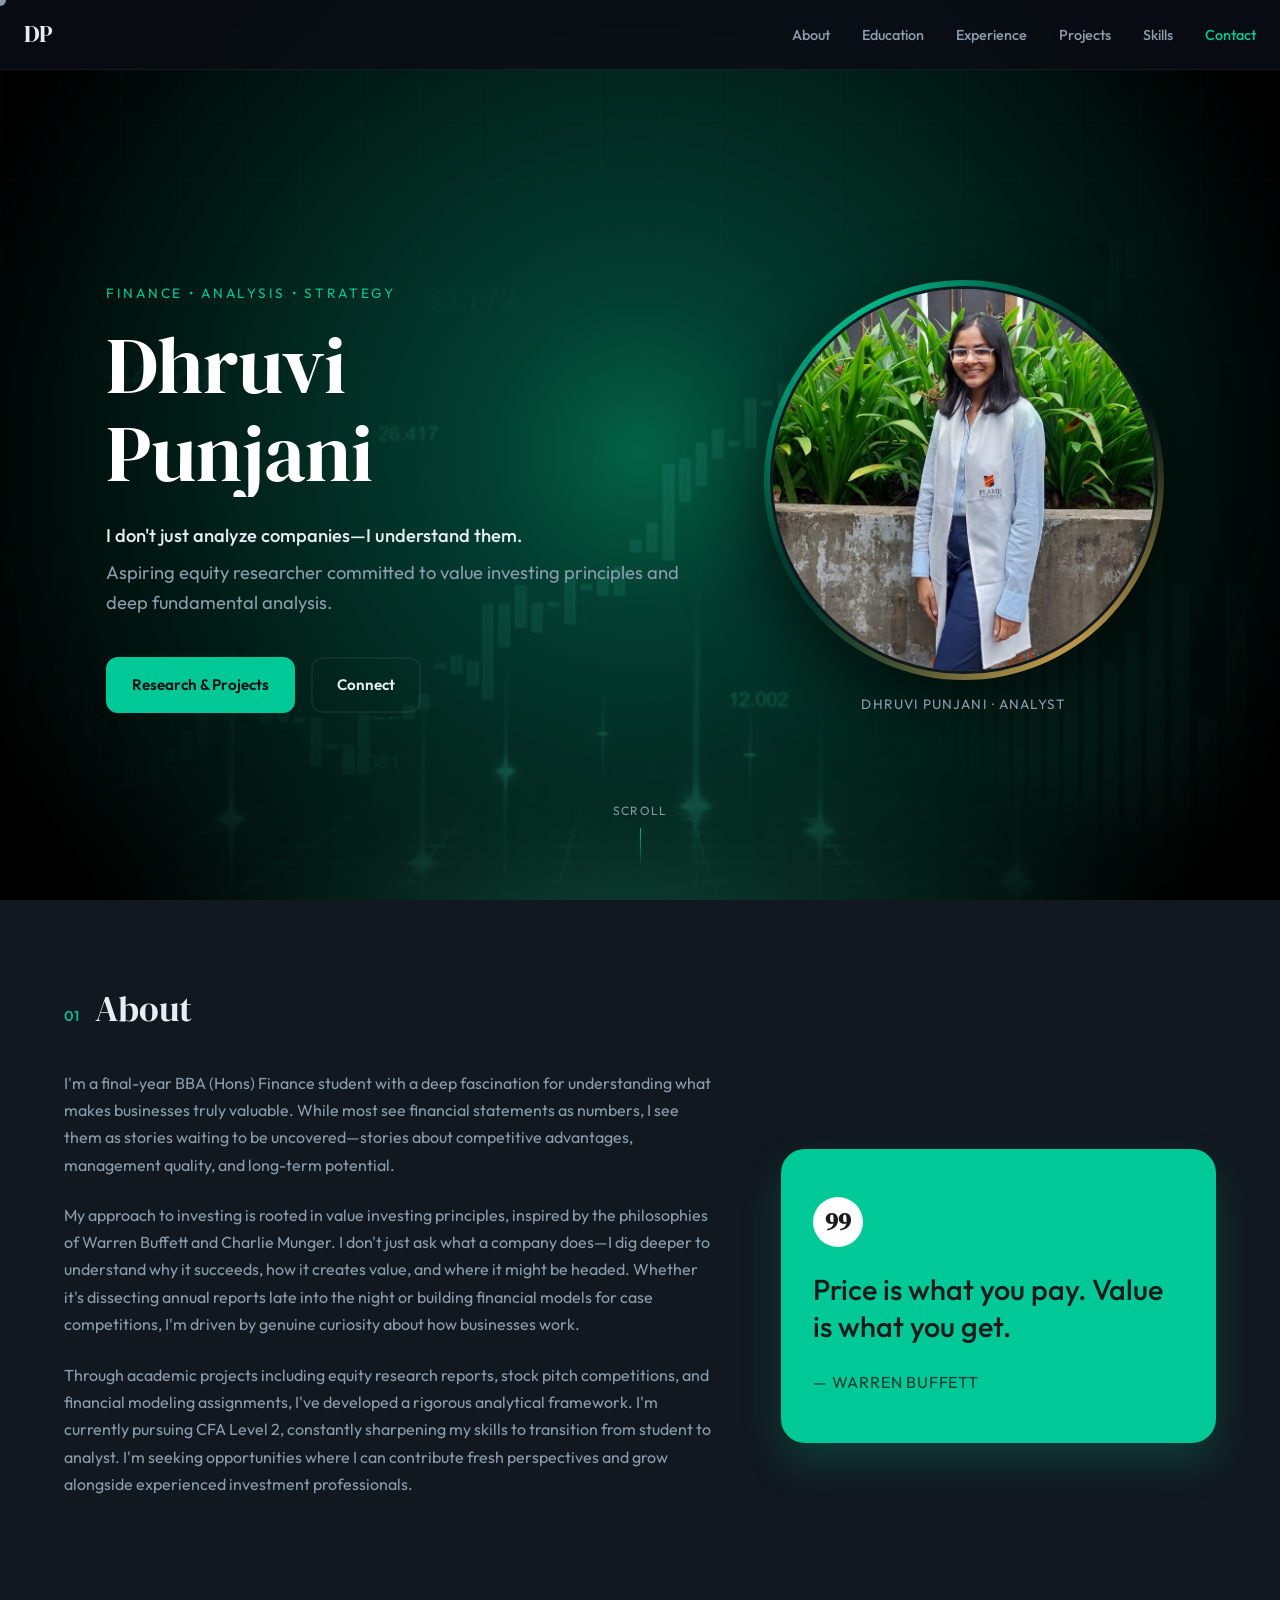
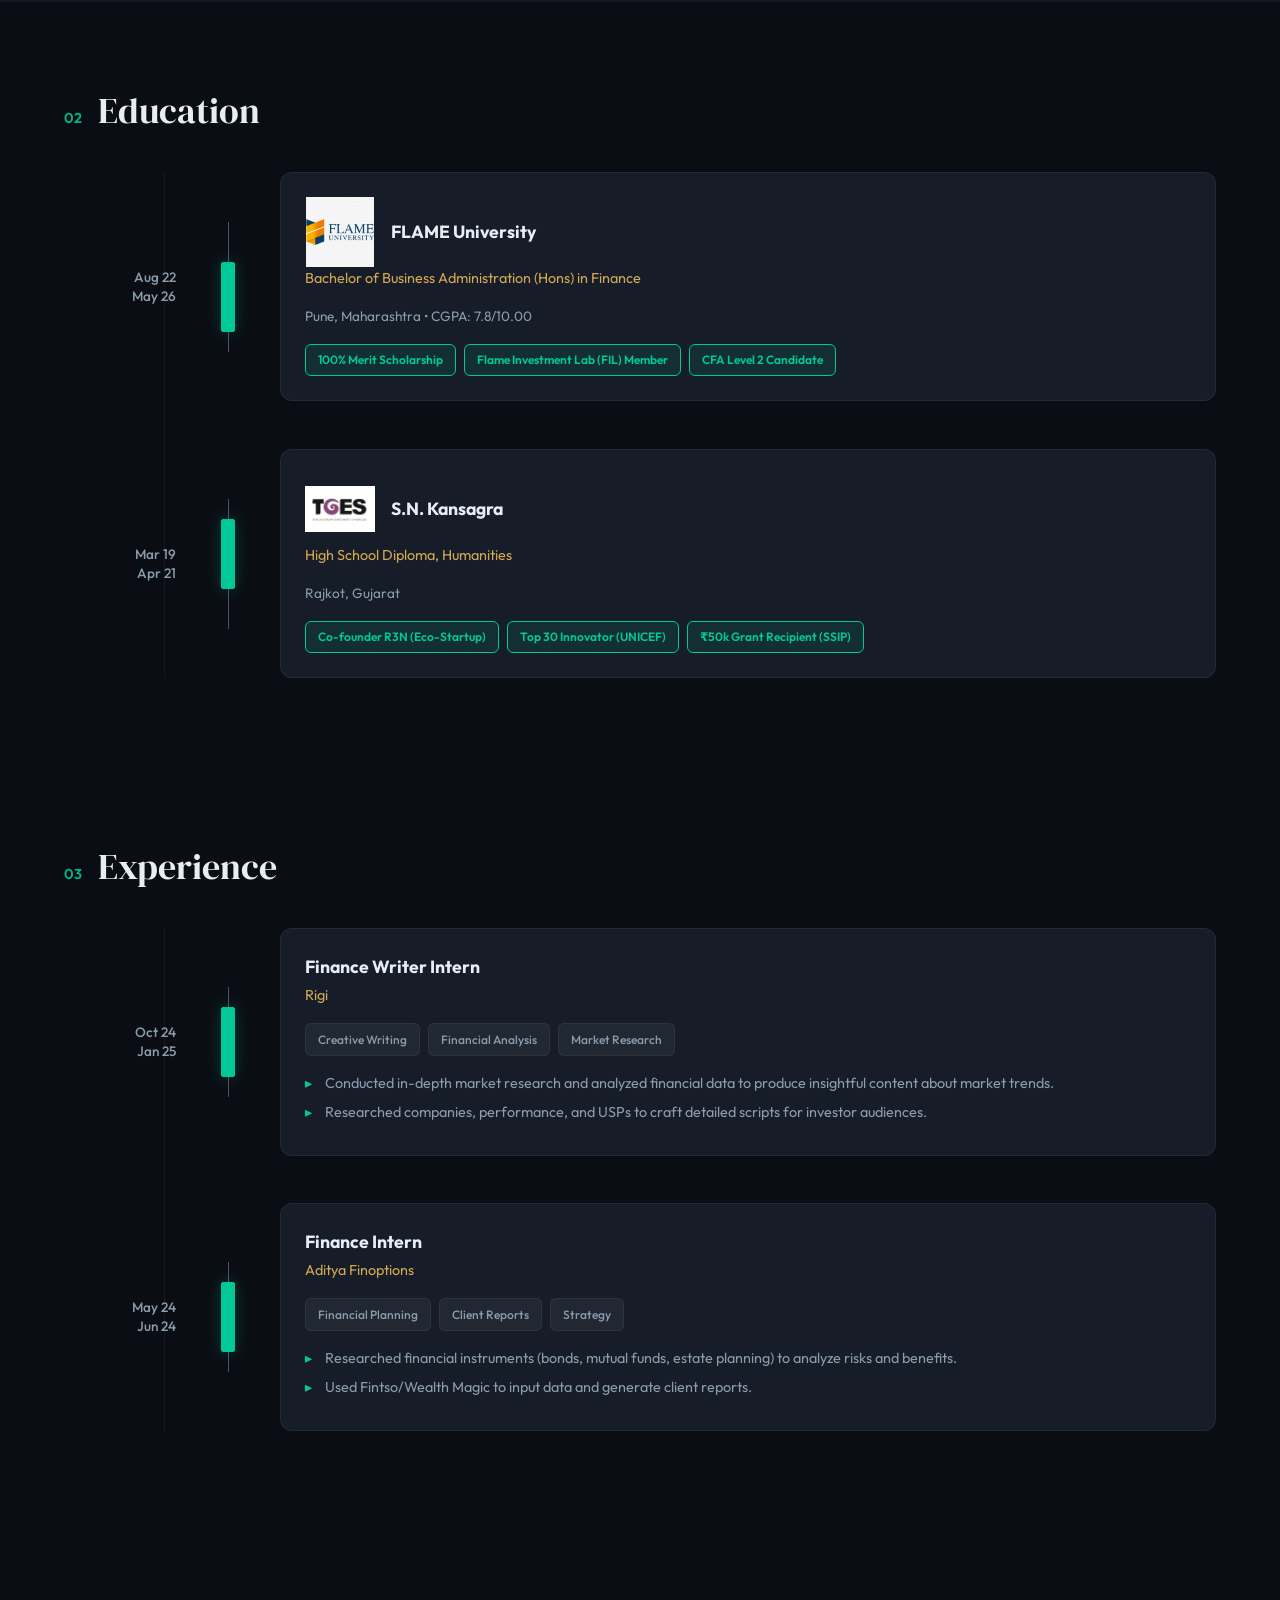
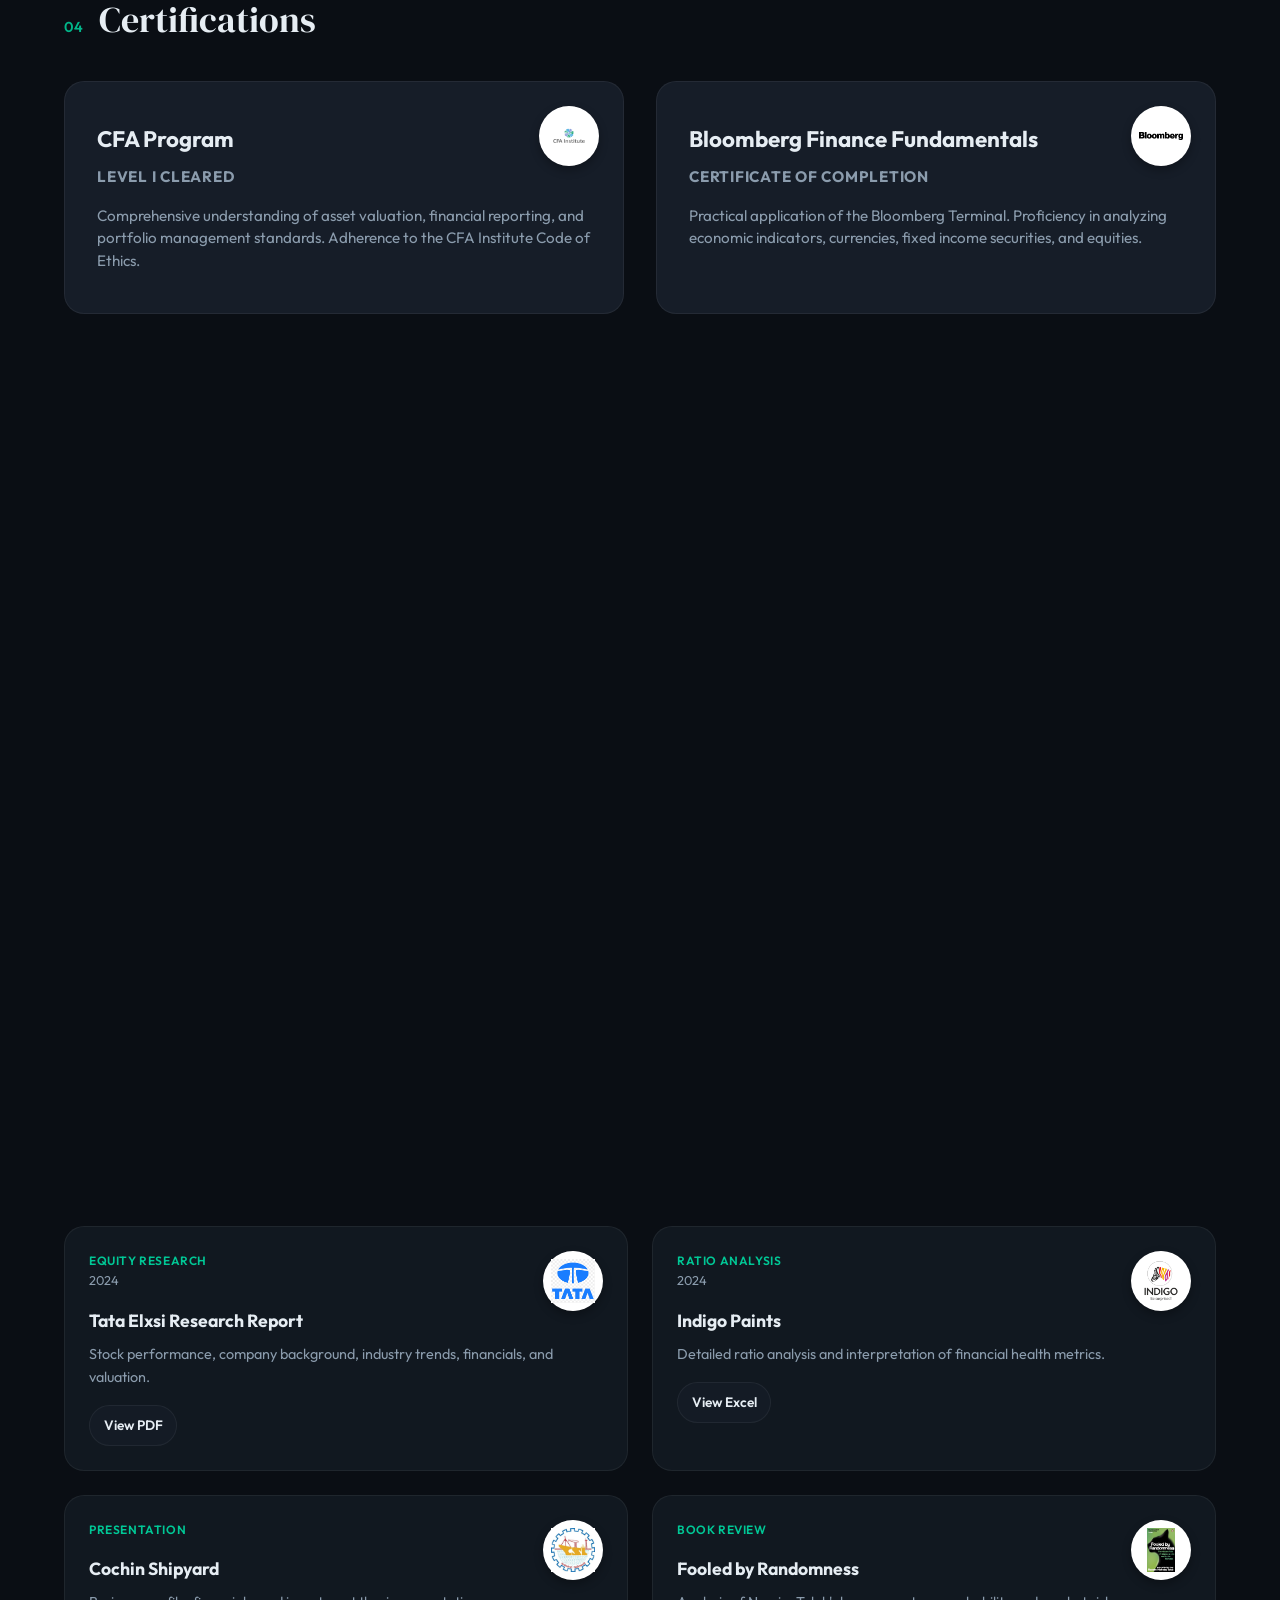
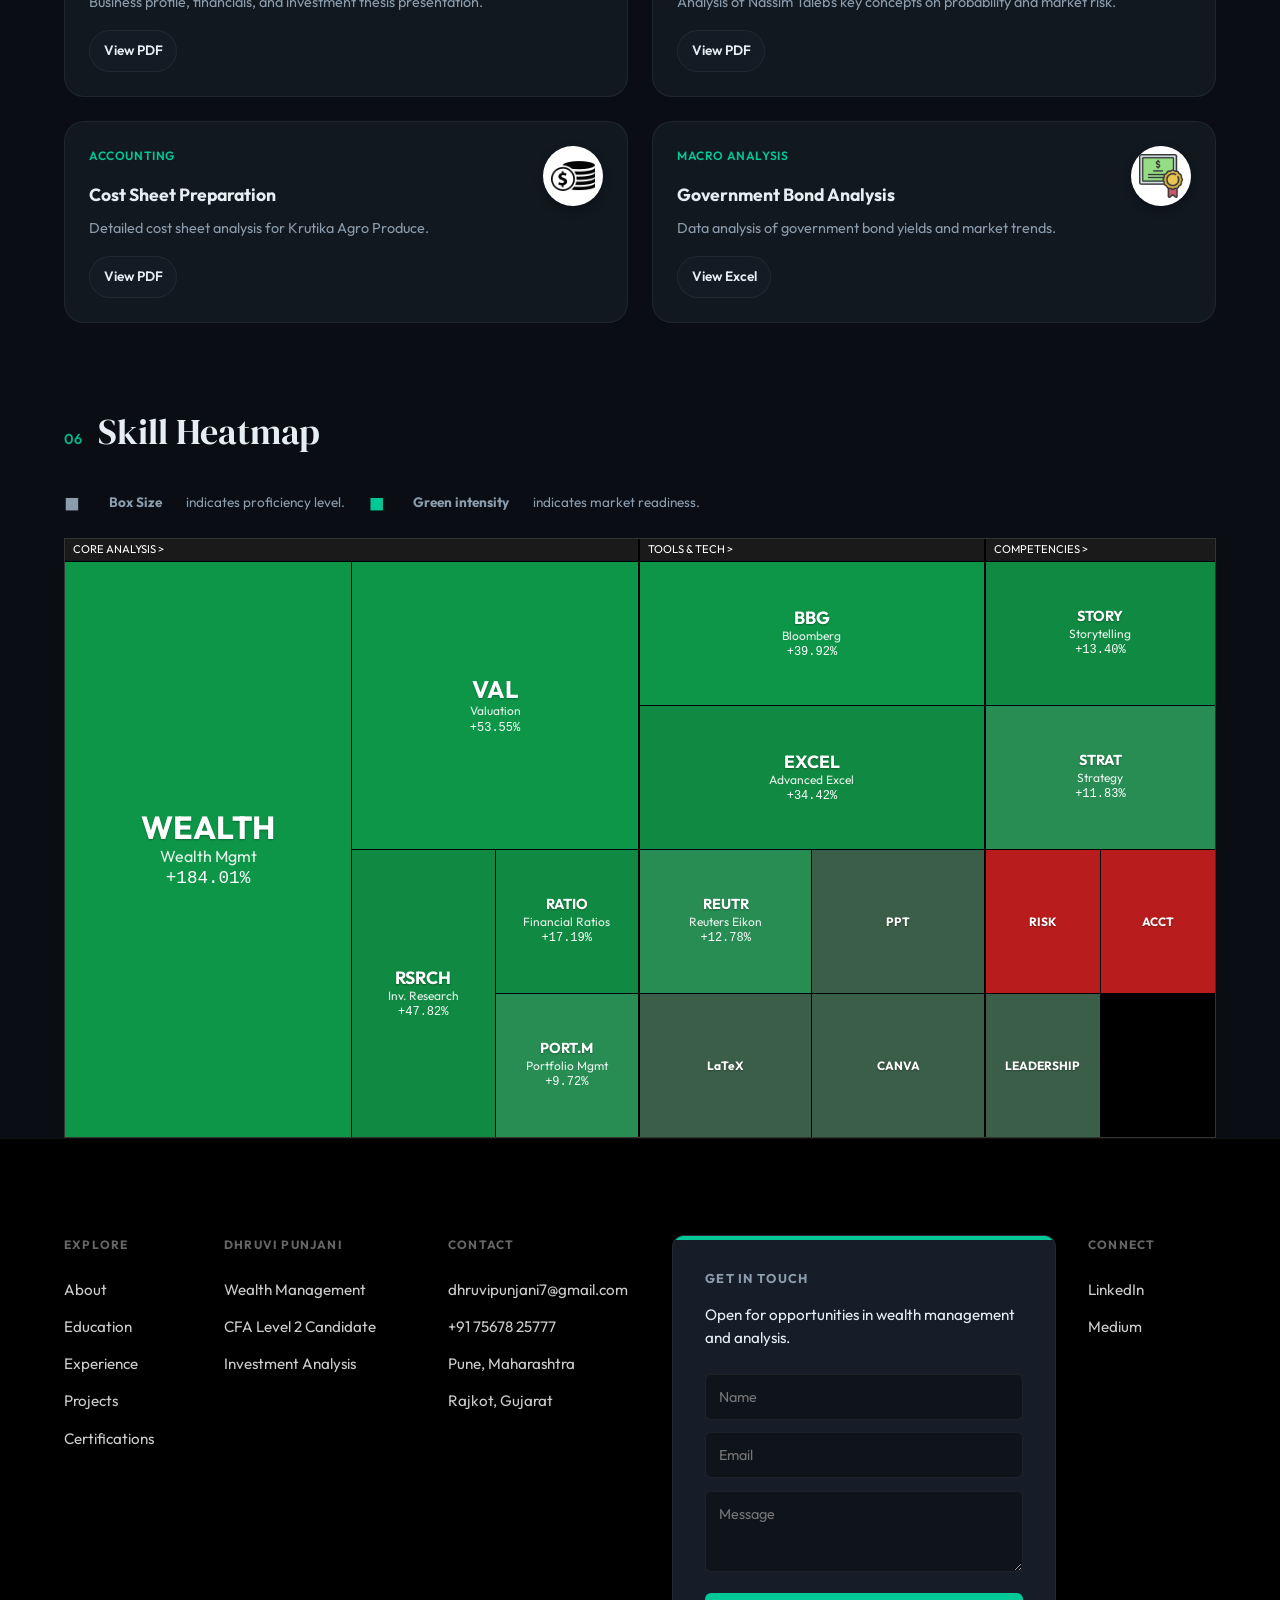
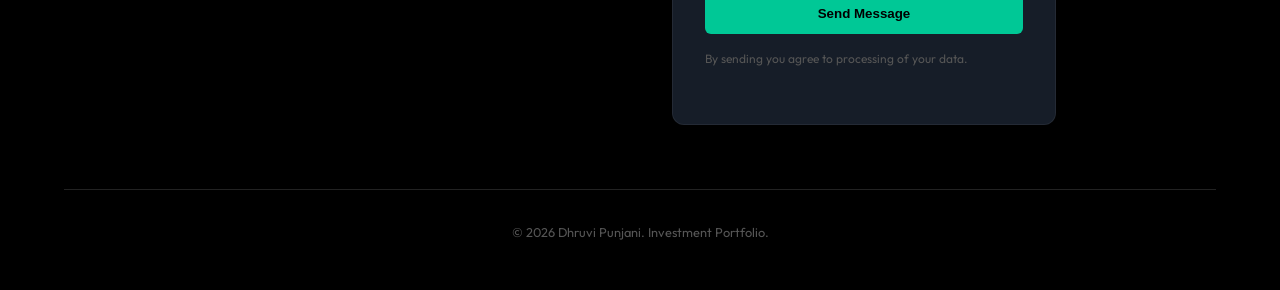
==== index.html @ 719155f3 "Refine text and update download links to view links Updated text for clarity and improved readabilit" ====
<!DOCTYPE html>
<html lang="en">
<head>
  <meta charset="UTF-8" />
  <meta name="viewport" content="width=device-width, initial-scale=1.0" />
  <title>Dhruvi Punjani | Investment Analyst</title>
  <link rel="preconnect" href="https://fonts.googleapis.com" />
  <link rel="preconnect" href="https://fonts.gstatic.com" crossorigin />
  <link href="https://fonts.googleapis.com/css2?family=DM+Serif+Display&family=Outfit:wght@300;400;500;600;700&display=swap" rel="stylesheet" />
  <link rel="stylesheet" href="styles.css" />
</head>
<body>
  <div class="cursor-glow" aria-hidden="true"></div>
  <div class="cursor-ball" aria-hidden="true"></div>
  
  <nav class="nav" id="nav">
    <a href="#hero" class="nav-logo">DP</a>
    <ul class="nav-links">
      <li><a href="#about">About</a></li>
      <li><a href="#education">Education</a></li>
      <li><a href="#experience">Experience</a></li>
      <li><a href="#projects">Projects</a></li>
      <li><a href="#skills">Skills</a></li>
      <li><a href="#contact" class="nav-cta">Contact</a></li>
    </ul>
    <button class="nav-toggle" aria-label="Toggle menu">
      <span></span><span></span><span></span>
    </button>
  </nav>

  <main>
    <section class="hero" id="hero">
      <div class="hero-bg">
        <img src="assets/stock-market-forex-trading-graph_73426-259.avif" alt="Market Background" class="hero-bg-img">
        <div class="hero-overlay"></div>
        <div class="grid-overlay"></div>
      </div>
      
      <div class="container hero-inner">
        <div class="hero-content">
          <p class="hero-label reveal-up">Finance • Analysis • Strategy</p>
          <h1 class="hero-title">
            <span class="line reveal-up delay-100">Dhruvi</span>
            <span class="line reveal-up delay-200">Punjani</span>
          </h1>
          
          <div class="hero-text-block reveal-up delay-300">
            <p>I don't just analyze companies—I understand them.</p>
            <p>Aspiring equity researcher committed to value investing principles and deep fundamental analysis.</p>
          </div>
          
          <div class="hero-actions reveal-up delay-400">
            <a href="#projects" class="btn btn-primary">Research & Projects</a>
            <a href="#contact" class="btn btn-outline">Connect</a>
          </div>
        </div>

        <aside class="hero-photo reveal-scale delay-200" aria-label="Portrait of Dhruvi Punjani">
          <div class="hero-photo-frame">
            <img src="assets/dhruvi-photo.jpg" alt="Dhruvi Punjani" loading="lazy" />
          </div>
          <p class="hero-photo-caption">Dhruvi Punjani · Analyst</p>
        </aside>
      </div>
      <div class="scroll-hint reveal-fade delay-500">
        <span>Scroll</span>
        <div class="scroll-line"></div>
      </div>
    </section>

    <section class="about" id="about">
      <div class="container">
        <h2 class="section-title reveal-up"><span class="section-num">01</span> About</h2>
        <div class="about-grid">
          <div class="about-text">
            <p class="reveal-up delay-100">I'm a final-year BBA (Hons) Finance student with a deep fascination for understanding what makes businesses truly valuable. While most see financial statements as numbers, I see them as stories waiting to be uncovered—stories about competitive advantages, management quality, and long-term potential.</p>
            <p class="reveal-up delay-200">My approach to investing is rooted in value investing principles, inspired by the philosophies of Warren Buffett and Charlie Munger. I don't just ask what a company does—I dig deeper to understand why it succeeds, how it creates value, and where it might be headed. Whether it's dissecting annual reports late into the night or building financial models for case competitions, I'm driven by genuine curiosity about how businesses work.</p>
            <p class="reveal-up delay-300">Through academic projects including equity research reports, stock pitch competitions, and financial modeling assignments, I've developed a rigorous analytical framework. I'm currently pursuing CFA Level 2, constantly sharpening my skills to transition from student to analyst. I'm seeking opportunities where I can contribute fresh perspectives and grow alongside experienced investment professionals.</p>
          </div>
          
          <div class="quote-container reveal-blur delay-400">
            <div class="quote-card">
              <div class="quote-icon">99</div>
              <p class="quote-text">Price is what you pay. Value is what you get.</p>
              <div class="quote-author">— Warren Buffett</div>
            </div>
          </div>
        </div>
      </div>
    </section>

    <section class="education" id="education">
      <div class="container">
        <h2 class="section-title reveal-up"><span class="section-num">02</span> Education</h2>
        
        <div class="candle-timeline">
          <div class="candle-item reveal-left delay-100">
            <div class="candle-date">Aug 22<br>May 26</div>
            <div class="candle-visual">
              <div class="candle-wick top-long"></div>
              <div class="candle-body bullish-lg"></div>
              <div class="candle-wick bottom"></div>
            </div>
            <div class="candle-content">
              <div class="edu-header-inline">
                <div class="edu-logo-holder">
                  <img src="assets/flame-logo.png" alt="FLAME Logo" loading="lazy">
                </div>
                <h3>FLAME University</h3>
              </div>
              <p class="company">Bachelor of Business Administration (Hons) in Finance</p>
              <p class="edu-meta">Pune, Maharashtra • CGPA: 7.8/10.00</p>
              
              <div class="edu-tags-green">
                <span>100% Merit Scholarship</span>
                <span>Flame Investment Lab (FIL) Member</span>
                <span>CFA Level 2 Candidate</span>
              </div>
            </div>
          </div>

          <div class="candle-item reveal-left delay-200">
            <div class="candle-date">Mar 19<br>Apr 21</div>
            <div class="candle-visual">
              <div class="candle-wick top"></div>
              <div class="candle-body bullish-lg"></div>
              <div class="candle-wick bottom-long"></div>
            </div>
            <div class="candle-content">
              <div class="edu-header-inline">
                <div class="edu-logo-holder">
                  <img src="assets/snk-logo.png" alt="SNK Logo" loading="lazy">
                </div>
                <h3>S.N. Kansagra</h3>
              </div>
              <p class="company">High School Diploma, Humanities</p>
              <p class="edu-meta">Rajkot, Gujarat</p>
              
              <div class="edu-tags-green">
                <span>Co-founder R3N (Eco-Startup)</span>
                <span>Top 30 Innovator (UNICEF)</span>
                <span>₹50k Grant Recipient (SSIP)</span>
              </div>
            </div>
          </div>
        </div>
      </div>
    </section>

    <section class="experience" id="experience">
      <div class="container">
        <h2 class="section-title reveal-up"><span class="section-num">03</span> Experience</h2>
        
        <div class="candle-timeline">
          <div class="candle-item reveal-right delay-100">
            <div class="candle-date">Oct 24<br>Jan 25</div>
            <div class="candle-visual">
              <div class="candle-wick top"></div>
              <div class="candle-body bullish-lg"></div>
              <div class="candle-wick bottom"></div>
            </div>
            <div class="candle-content">
              <h3>Finance Writer Intern</h3>
              <p class="company">Rigi</p>
              <div class="exp-tags">
                <span>Creative Writing</span>
                <span>Financial Analysis</span>
                <span>Market Research</span>
              </div>
              <ul>
                <li>Conducted in-depth market research and analyzed financial data to produce insightful content about market trends.</li>
                <li>Researched companies, performance, and USPs to craft detailed scripts for investor audiences.</li>
              </ul>
            </div>
          </div>

          <div class="candle-item reveal-right delay-200">
            <div class="candle-date">May 24<br>Jun 24</div>
            <div class="candle-visual">
              <div class="candle-wick top"></div>
              <div class="candle-body bullish-lg"></div>
              <div class="candle-wick bottom"></div>
            </div>
            <div class="candle-content">
              <h3>Finance Intern</h3>
              <p class="company">Aditya Finoptions</p>
              <div class="exp-tags">
                <span>Financial Planning</span>
                <span>Client Reports</span>
                <span>Strategy</span>
              </div>
              <ul>
                <li>Researched financial instruments (bonds, mutual funds, estate planning) to analyze risks and benefits.</li>
                <li>Used Fintso/Wealth Magic to input data and generate client reports.</li>
              </ul>
            </div>
          </div>
        </div>
      </div>
    </section>
    
    <section class="certifications" id="certifications">
      <div class="container">
        <h2 class="section-title reveal-up"><span class="section-num">04</span> Certifications</h2>
        
        <div class="cert-normal-grid">
          
          <a href="assets/reports/CFA_Level1.pdf" target="_blank" rel="noopener" class="cert-card-normal reveal-scale delay-100">
            <div class="cert-logo-circle">
              <img src="assets/cfa-logo.png" alt="CFA Logo" loading="lazy">
            </div>
            <h3>CFA Program</h3>
            <p class="cert-subtitle">Level I Cleared</p>
            <p>Comprehensive understanding of asset valuation, financial reporting, and portfolio management standards. Adherence to the CFA Institute Code of Ethics.</p>
          </a>

          <a href="assets/reports/Bloomberg_Certificate.pdf" target="_blank" rel="noopener" class="cert-card-normal reveal-scale delay-200">
            <div class="cert-logo-circle">
              <img src="assets/bloomberg-logo.png" alt="Bloomberg Logo" loading="lazy">
            </div>
            <h3>Bloomberg Finance Fundamentals</h3>
            <p class="cert-subtitle">Certificate of Completion</p>
            <p>Practical application of the Bloomberg Terminal. Proficiency in analyzing economic indicators, currencies, fixed income securities, and equities.</p>
          </a>

        </div>
      </div>
    </section>

    <section class="projects" id="projects">
      <div class="container">
        <h2 class="section-title reveal-up"><span class="section-num">05</span> Research & Projects</h2>
        <p class="section-sub reveal-up delay-100">Equity Research, Financial Modelling, and Sector Analysis.</p>

        <div class="project-filters reveal-fade delay-200" role="tablist" aria-label="Filter projects">
          <button class="filter-btn active" type="button" data-filter="all">All</button>
          <button class="filter-btn" type="button" data-filter="portfolio">Portfolio</button>
          <button class="filter-btn" type="button" data-filter="analysis">Analysis</button>
          <button class="filter-btn" type="button" data-filter="presentations">Presentations</button>
          <button class="filter-btn" type="button" data-filter="other">Other</button>
        </div>

        <div class="projects-grid">
          <article class="project-card reveal-scale delay-100" data-category="analysis">
            <div class="project-header">
              <div class="project-info">
                <span class="project-cat">Sector Analysis</span>
                <span class="project-year">2025</span>
              </div>
              <div class="project-logo-circle">
                <img src="assets/rare-earths-icon.png" alt="Icon" class="project-logo-img">
              </div>
            </div>
            <h3>Rare Earths Elements</h3>
            <p>In-depth sector analysis covering supply chain dynamics, geopolitical risks, and key players in the Rare Earths market.</p>
            <div class="project-actions">
              <a class="btn btn-chip" href="assets/reports/Rare_Earths_Analysis.pdf" target="_blank">View PDF</a>
            </div>
          </article>

          <article class="project-card reveal-scale delay-200" data-category="portfolio">
            <div class="project-header">
              <div class="project-info">
                <span class="project-cat">Portfolio Management</span>
                <span class="project-year">2024</span>
              </div>
              <div class="project-logo-circle">
                <img src="assets/portfolio-icon.png" alt="Icon" class="project-logo-img">
              </div>
            </div>
            <h3>Custom Portfolio of 10 Stocks</h3>
            <p>Built a custom portfolio targeting specific investor profiles: <strong>26.7%</strong> annualized return, <strong>16%</strong> risk.</p>
            <div class="project-actions">
              <a class="btn btn-chip" href="https://docs.google.com/spreadsheets/d/1lREcaVVLu3kbhWnSnVfq0tKMFte86uyy/edit?usp=sharing&ouid=103644806542517686948&rtpof=true&sd=true" target="_blank" rel="noopener">View Excel</a>
            </div>
          </article>

          <article class="project-card reveal-scale delay-100" data-category="portfolio">
            <div class="project-header">
              <div class="project-info">
                <span class="project-cat">Mutual Fund Analysis</span>
                <span class="project-year">2024</span>
              </div>
              <div class="project-logo-circle">
                <img src="assets/portfolio-icon.png" alt="Icon" class="project-logo-img">
              </div>
            </div>
            <h3>Midcap Fund Analysis</h3>
            <p>Strategic analysis of midcap fund performance, asset allocation, and risk-adjusted returns.</p>
            <div class="project-actions">
              <a class="btn btn-chip" href="https://docs.google.com/spreadsheets/d/1MUAa1AyVKERxh0hztmFyvf7R6VhgqHho/edit?usp=sharing&ouid=103644806542517686948&rtpof=true&sd=true" target="_blank" rel="noopener">View Excel</a>
            </div>
          </article>

          <article class="project-card reveal-scale delay-200" data-category="presentations">
            <div class="project-header">
              <div class="project-info">
                <span class="project-cat">Financial Presentation</span>
                <span class="project-year">2024</span>
              </div>
              <div class="project-logo-circle">
                <img src="assets/netweb-logo.png" alt="Netweb" class="project-logo-img">
              </div>
            </div>
            <h3>Netweb Technologies</h3>
            <p>Comprehensive analysis of strategies, financials, revenue mix, and growth vectors.</p>
            <div class="project-actions">
              <a class="btn btn-chip" href="assets/reports/Netweb_Technologies_Presentation.pdf" target="_blank">View PDF</a>
            </div>
          </article>

          <article class="project-card reveal-scale delay-100" data-category="analysis">
            <div class="project-header">
              <div class="project-info">
                <span class="project-cat">Equity Research</span>
                <span class="project-year">2024</span>
              </div>
              <div class="project-logo-circle">
                <img src="assets/tata-logo.png" alt="Tata" class="project-logo-img">
              </div>
            </div>
            <h3>Tata Elxsi Research Report</h3>
            <p>Stock performance, company background, industry trends, financials, and valuation.</p>
            <div class="project-actions">
              <a class="btn btn-chip" href="assets/reports/Tata_Elxsi_Research_Report.pdf" target="_blank">View PDF</a>
            </div>
          </article>

          <article class="project-card reveal-scale delay-200" data-category="analysis">
            <div class="project-header">
              <div class="project-info">
                <span class="project-cat">Ratio Analysis</span>
                <span class="project-year">2024</span>
              </div>
              <div class="project-logo-circle">
                <img src="assets/indigo-logo.png" alt="Indigo" class="project-logo-img">
              </div>
            </div>
            <h3>Indigo Paints</h3>
            <p>Detailed ratio analysis and interpretation of financial health metrics.</p>
            <div class="project-actions">
              <a class="btn btn-chip" href="https://docs.google.com/spreadsheets/d/1afok2eqTZmls78vhA3ux7NBnHCVOZgYomewI-fXpD00/edit?usp=sharing" target="_blank" rel="noopener">View Excel</a>
            </div>
          </article>

          <article class="project-card reveal-scale delay-100" data-category="presentations">
            <div class="project-header">
              <div class="project-info">
                <span class="project-cat">Presentation</span>
              </div>
              <div class="project-logo-circle">
                <img src="assets/cochin-logo.png" alt="Cochin" class="project-logo-img">
              </div>
            </div>
            <h3>Cochin Shipyard</h3>
            <p>Business profile, financials, and investment thesis presentation.</p>
            <div class="project-actions">
              <a class="btn btn-chip" href="assets/reports/Cochin_Shipyard.pdf" target="_blank">View PDF</a>
            </div>
          </article>

          <article class="project-card reveal-scale delay-200" data-category="presentations">
            <div class="project-header">
              <div class="project-info">
                <span class="project-cat">Book Review</span>
              </div>
              <div class="project-logo-circle">
                <img src="assets/book-icon.png" alt="Book" class="project-logo-img">
              </div>
            </div>
            <h3>Fooled by Randomness</h3>
            <p>Analysis of Nassim Taleb's key concepts on probability and market risk.</p>
            <div class="project-actions">
              <a class="btn btn-chip" href="assets/reports/Fooled_by_Randomness.pdf" target="_blank">View PDF</a>
            </div>
          </article>

          <article class="project-card reveal-scale delay-100" data-category="other">
            <div class="project-header">
              <div class="project-info">
                <span class="project-cat">Accounting</span>
              </div>
              <div class="project-logo-circle">
                <img src="assets/cost-icon.png" alt="Cost" class="project-logo-img">
              </div>
            </div>
            <h3>Cost Sheet Preparation</h3>
            <p>Detailed cost sheet analysis for Krutika Agro Produce.</p>
            <div class="project-actions">
              <a class="btn btn-chip" href="assets/reports/Cost_Sheet.pdf" target="_blank">View PDF</a>
            </div>
          </article>

          <article class="project-card reveal-scale delay-200" data-category="other">
            <div class="project-header">
              <div class="project-info">
                <span class="project-cat">Macro Analysis</span>
              </div>
              <div class="project-logo-circle">
                <img src="assets/bond-icon.png" alt="Bond" class="project-logo-img">
              </div>
            </div>
            <h3>Government Bond Analysis</h3>
            <p>Data analysis of government bond yields and market trends.</p>
            <div class="project-actions">
              <a class="btn btn-chip" href="https://docs.google.com/spreadsheets/d/1k-428kLKNv0OCfzagT_Jo34Ksg39KDAT00WFEFPn9cU/edit?usp=sharing" target="_blank" rel="noopener">View Excel</a>
            </div>
          </article>
        </div>
      </div>
    </section>

    <section id="skills" class="section">
      <div class="container">
        <h2 class="section-title reveal-up"><span class="section-num">06</span> Skill Heatmap</h2>
        <p class="heatmap-legend-text reveal-up delay-100">
          <span class="legend-icon size">◼</span> <strong>Box Size</strong> indicates proficiency level. 
          <span class="legend-icon color">◼</span> <strong>Green intensity</strong> indicates market readiness.
        </p>
        <div class="heatmap-wrapper reveal-scale delay-200">
          <div class="hm-sector sector-core">
            <span class="sector-label">Core Analysis &gt;</span>
            <div class="hm-grid core-grid">
              <div class="hm-block size-giant bullish-strong">
                <div class="hm-content">
                  <span class="hm-ticker">WEALTH</span>
                  <span class="hm-name">Wealth Mgmt</span>
                  <span class="hm-pct">+184.01%</span>
                </div>
              </div>
              <div class="hm-block size-xl bullish-strong">
                <div class="hm-content">
                  <span class="hm-ticker">VAL</span>
                  <span class="hm-name">Valuation</span>
                  <span class="hm-pct">+53.55%</span>
                </div>
              </div>
              <div class="hm-block size-lg bullish">
                <div class="hm-content">
                  <span class="hm-ticker">RSRCH</span>
                  <span class="hm-name">Inv. Research</span>
                  <span class="hm-pct">+47.82%</span>
                </div>
              </div>
              <div class="hm-block size-md bullish">
                <div class="hm-content">
                  <span class="hm-ticker">RATIO</span>
                  <span class="hm-name">Financial Ratios</span>
                  <span class="hm-pct">+17.19%</span>
                </div>
              </div>
              <div class="hm-block size-md bullish-mid">
                <div class="hm-content">
                  <span class="hm-ticker">PORT.M</span>
                  <span class="hm-name">Portfolio Mgmt</span>
                  <span class="hm-pct">+9.72%</span>
                </div>
              </div>
            </div>
          </div>

          <div class="hm-sector sector-tools">
            <span class="sector-label">Tools &amp; Tech &gt;</span>
            <div class="hm-grid tools-grid">
              <div class="hm-block size-lg bullish-strong">
                <div class="hm-content">
                  <span class="hm-ticker">BBG</span>
                  <span class="hm-name">Bloomberg</span>
                  <span class="hm-pct">+39.92%</span>
                </div>
              </div>
              <div class="hm-block size-lg bullish">
                <div class="hm-content">
                  <span class="hm-ticker">EXCEL</span>
                  <span class="hm-name">Advanced Excel</span>
                  <span class="hm-pct">+34.42%</span>
                </div>
              </div>
              <div class="hm-block size-md bullish-mid">
                <div class="hm-content">
                  <span class="hm-ticker">REUTR</span>
                  <span class="hm-name">Reuters Eikon</span>
                  <span class="hm-pct">+12.78%</span>
                </div>
              </div>
              <div class="hm-block size-sm bullish-mute"><div class="hm-content"><span class="hm-ticker">PPT</span></div></div>
              <div class="hm-block size-sm bullish-mute"><div class="hm-content"><span class="hm-ticker">LaTeX</span></div></div>
              <div class="hm-block size-sm bullish-mute"><div class="hm-content"><span class="hm-ticker">CANVA</span></div></div>
            </div>
          </div>

          <div class="hm-sector sector-soft">
            <span class="sector-label">Competencies &gt;</span>
            <div class="hm-grid soft-grid">
              <div class="hm-block size-md bullish">
                <div class="hm-content">
                  <span class="hm-ticker">STORY</span>
                  <span class="hm-name">Storytelling</span>
                  <span class="hm-pct">+13.40%</span>
                </div>
              </div>
              <div class="hm-block size-md bullish-mid">
                <div class="hm-content">
                  <span class="hm-ticker">STRAT</span>
                  <span class="hm-name">Strategy</span>
                  <span class="hm-pct">+11.83%</span>
                </div>
              </div>
              <div class="hm-block size-sm bearish"><div class="hm-content"><span class="hm-ticker">RISK</span></div></div>
              <div class="hm-block size-sm bearish"><div class="hm-content"><span class="hm-ticker">ACCT</span></div></div>
              <div class="hm-block size-sm bullish-mute"><div class="hm-content"><span class="hm-ticker">LEADERSHIP</span></div></div>
            </div>
          </div>
        </div>
      </div>
    </section>

    <footer class="main-footer" id="contact">
      <div class="container">
        <div class="footer-grid-layout">
          <div class="footer-col">
            <h4 class="footer-heading">EXPLORE</h4>
            <ul class="footer-links">
              <li><a href="#about">About</a></li>
              <li><a href="#education">Education</a></li>
              <li><a href="#experience">Experience</a></li>
              <li><a href="#projects">Projects</a></li>
              <li><a href="#certifications">Certifications</a></li>
            </ul>
          </div>
          <div class="footer-col">
            <h4 class="footer-heading">DHRUVI PUNJANI</h4>
            <ul class="footer-links">
              <li>Wealth Management</li>
              <li>CFA Level 2 Candidate</li>
              <li>Investment Analysis</li>
            </ul>
          </div>
          <div class="footer-col">
            <h4 class="footer-heading">CONTACT</h4>
            <ul class="footer-links">
              <li><a href="mailto:dhruvipunjani7@gmail.com">dhruvipunjani7@gmail.com</a></li>
              <li><a href="tel:+917567825777">+91 75678 25777</a></li>
              <li>Pune, Maharashtra</li>
              <li>Rajkot, Gujarat</li>
            </ul>
          </div>
          
          <div class="footer-form-card">
            <div class="form-overlay"></div>
            <div class="form-content">
              <h5>GET IN TOUCH</h5>
              <p>Open for opportunities in wealth management and analysis.</p>
              
              <form 
                class="contact-form" 
                action="https://formspree.io/f/xdalevoa" 
                method="POST"
              >
                <input type="text" name="name" placeholder="Name" required />
                <input type="email" name="email" placeholder="Email" required />
                <textarea name="message" placeholder="Message" rows="3" required></textarea>
                <button type="submit" class="btn-submit">Send Message</button>
              </form>
              
              <p class="privacy-text">By sending you agree to processing of your data.</p>
            </div>
          </div>

          <div class="footer-col footer-col-right">
            <h4 class="footer-heading">CONNECT</h4>
            <ul class="footer-links">
              <li><a href="https://www.linkedin.com/in/dhruvi-punjani" target="_blank" rel="noopener">LinkedIn</a></li>
              <li><a href="#">Medium</a></li>
            </ul>
          </div>
        </div>
        <div class="footer-bottom-bar">
          <span>© 2026 Dhruvi Punjani. Investment Portfolio.</span>
        </div>
      </div>
    </footer>
  </main>

  <div class="modal" id="reportModal" aria-hidden="true" role="dialog" aria-modal="true" aria-label="Report viewer">
    <div class="modal-backdrop" data-modal-close></div>
    <div class="modal-panel" role="document">
      <div class="modal-header">
        <div class="modal-title">Report</div>
        <button class="modal-close" type="button" aria-label="Close" data-modal-close>×</button>
      </div>
      <div class="modal-body">
        <iframe class="modal-frame" title="Report preview" loading="lazy"></iframe>
      </div>
      <div class="modal-footer">
        <a class="btn btn-outline btn-sm" href="#" target="_blank" rel="noopener" data-modal-open-new>Open in new tab</a>
        <a class="btn btn-primary btn-sm" href="#" download data-modal-download>Download</a>
      </div>
    </div>
  </div>
  <div class="toast" id="toast" role="status" aria-live="polite" aria-atomic="true"></div>
  <script src="script.js"></script>
</body>
</html>
---- styles.css ----
/* ===== Wealth Management Portfolio – Theme ===== */
:root {
  --bg: #0a0e14;
  --bg-card: #111820;
  --bg-elevated: #161d28;
  --text: #e6edf3;
  --text-muted: #8b9cad;
  --accent: #00c896;
  --accent-dim: rgba(0, 200, 150, 0.15);
  --accent-glow: rgba(0, 200, 150, 0.25);
  --gold: #d4a853;
  --gold-dim: rgba(212, 168, 83, 0.2);
  --border: rgba(255, 255, 255, 0.06);
  --font-display: "DM Serif Display", Georgia, serif;
  --font-body: "Outfit", system-ui, sans-serif;
  --radius: 12px;
  --radius-lg: 20px;
  --transition: 0.3s cubic-bezier(0.4, 0, 0.2, 1);
}

*, *::before, *::after { box-sizing: border-box; margin: 0; padding: 0; }
html { scroll-behavior: smooth; cursor: none; }
body { font-family: var(--font-body); background: var(--bg); color: var(--text); line-height: 1.6; overflow-x: hidden; cursor: none; }

a, button, input, textarea, .btn, .hm-block, .cert-card-normal { cursor: none; }

/* ----- Custom Cursor ----- */
.cursor-glow {
  position: fixed; inset: 0; pointer-events: none; z-index: 0;
  background: radial-gradient(800px circle at var(--cx, 50%) var(--cy, 25%), rgba(0, 200, 150, 0.18), transparent 45%),
              radial-gradient(600px circle at calc(var(--cx, 50%) + 14vw) calc(var(--cy, 25%) + 18vh), rgba(212, 168, 83, 0.15), transparent 55%);
  opacity: 1; transition: opacity var(--transition);
}
.cursor-glow.dim { opacity: 0.6; }

.cursor-ball {
  position: fixed; top: 0; left: 0;
  width: 12px; height: 12px;
  background-color: #8b9cad; /* Grey */
  border-radius: 50%;
  pointer-events: none;
  z-index: 9999;
  transform: translate(-50%, -50%);
  mix-blend-mode: exclusion;
  transition: transform 0.1s ease-out;
}

a { color: var(--accent); text-decoration: none; transition: color var(--transition); }
a:hover { color: var(--gold); }
.container { max-width: 1200px; margin: 0 auto; padding: 0 1.5rem; }

/* ----- Nav ----- */
.nav {
  position: fixed; top: 0; left: 0; right: 0; height: 70px;
  display: flex; align-items: center; justify-content: space-between;
  padding: 0 1.5rem;
  background: rgba(10, 14, 20, 0.85); backdrop-filter: blur(12px);
  border-bottom: 1px solid var(--border);
  z-index: 999;
}
.nav-logo { font-family: var(--font-display); font-size: 1.5rem; color: var(--text); letter-spacing: 0.02em; }
.nav-links { display: flex; list-style: none; gap: 2rem; }
.nav-links a { color: var(--text-muted); font-size: 0.9rem; font-weight: 500; cursor: none; }
.nav-links a:hover { color: var(--text); }
.nav-cta { color: var(--accent) !important; }
.nav-toggle { display: none; flex-direction: column; gap: 6px; background: none; border: none; padding: 8px; cursor: none; }
.nav-toggle span { width: 24px; height: 2px; background: var(--text); transition: var(--transition); }

@media (max-width: 800px) {
  .nav-links { position: fixed; top: 70px; left: 0; right: 0; flex-direction: column; padding: 1.5rem; background: var(--bg-elevated); border-bottom: 1px solid var(--border); transform: translateY(-120%); opacity: 0; visibility: hidden; transition: var(--transition); }
  .nav-links.open { transform: translateY(0); opacity: 1; visibility: visible; }
  .nav-toggle { display: flex; }
  body, html, a, button, input { cursor: auto; } 
  .cursor-ball { display: none; }
}

/* ----- Hero ----- */
.hero { position: relative; min-height: 100vh; display: flex; align-items: center; justify-content: center; padding: 10rem 1.5rem 4rem; background-color: var(--bg); }

/* Background Container */
.hero-bg {
  position: absolute; top: 0; left: 0; right: 0; bottom: 0;
  width: 100%; height: 100%; overflow: hidden; z-index: 0;
}

/* Overlay Pattern */
.grid-overlay {
  position: absolute; inset: 0;
  background-image: linear-gradient(var(--border) 1px, transparent 1px), linear-gradient(90deg, var(--border) 1px, transparent 1px);
  background-size: 60px 60px;
  opacity: 0.2;
  mask-image: linear-gradient(to bottom, black 0%, transparent 80%);
  z-index: 2; pointer-events: none;
}

/* 1. IMAGE: VERY DULL & GREYSCALE */
.hero-bg-img {
  position: absolute; top: 0; left: 0; width: 100%; height: 100%;
  object-fit: cover; object-position: center;
  opacity: 0.25; filter: grayscale(100%) contrast(1.1);
  z-index: 0;
}

/* 2. OVERLAY: INTENSE GREEN + VIGNETTE */
.hero-overlay {
  position: absolute; top: 0; left: 0; width: 100%; height: 100%;
  /* Stronger Green Center (0.5 alpha) -> Dark Edges (Vignette) */
  background: radial-gradient(circle at center, rgba(0, 200, 150, 0.5) 0%, #000 90%);
  mix-blend-mode: hard-light; 
  z-index: 1;
}

.hero-inner { position: relative; display: grid; grid-template-columns: minmax(0, 2fr) minmax(0, 1.4fr); align-items: center; gap: 3rem; z-index: 5; }

.hero-label { font-size: 0.85rem; color: var(--accent); letter-spacing: 0.2em; text-transform: uppercase; margin-bottom: 1rem; }
.hero-title { font-family: var(--font-display); font-size: clamp(3rem, 10vw, 5rem); font-weight: 400; line-height: 1.1; margin-bottom: 1.5rem; overflow: hidden; color: #fff; }
.hero-title .line { display: block; }

/* UNIFIED GRAY TEXT BLOCK */
.hero-text-block {
  color: var(--text-muted); font-size: 1.15rem; line-height: 1.6; max-width: 600px; margin-bottom: 2.5rem;
}
.hero-text-block p:first-child { color: var(--text); font-weight: 500; margin-bottom: 0.5rem; }

.hero-actions { display: flex; flex-wrap: wrap; gap: 1rem; justify-content: flex-start; }

.btn { display: inline-block; padding: 0.85rem 1.5rem; font-family: var(--font-body); font-size: 0.95rem; font-weight: 600; border-radius: var(--radius); transition: var(--transition); }
.btn-primary { background: var(--accent); color: var(--bg); border: 2px solid var(--accent); }
.btn-primary:hover { background: transparent; color: var(--accent); box-shadow: 0 0 24px var(--accent-glow); }
.btn-outline { background: transparent; color: var(--text); border: 2px solid var(--border); }
.btn-outline:hover { border-color: var(--accent); color: var(--accent); }

/* BIG PHOTO */
.hero-photo{ align-self: stretch; display: flex; flex-direction: column; align-items: center; justify-content: center; gap: 0.85rem; }
.hero-photo-frame{ width: 400px; height: 400px; border-radius: 50%; padding: 6px; background: radial-gradient(circle at 20% 0, var(--accent), transparent 55%), radial-gradient(circle at 80% 100%, var(--gold), transparent 55%); box-shadow: 0 30px 80px rgba(0,0,0,0.65); }
.hero-photo-frame img{ width: 100%; height: 100%; border-radius: 50%; object-fit: cover; border: 3px solid var(--bg-card); background: var(--bg-card); }
.hero-photo-caption{ font-size: 0.85rem; color: var(--text-muted); letter-spacing: 0.08em; text-transform: uppercase; }

.scroll-hint { position: absolute; bottom: 2rem; left: 50%; transform: translateX(-50%); display: flex; flex-direction: column; align-items: center; gap: 0.5rem; color: var(--text-muted); font-size: 0.75rem; letter-spacing: 0.1em; text-transform: uppercase; }
.scroll-line { width: 1px; height: 40px; background: linear-gradient(to bottom, var(--accent), transparent); border-radius: 2px; animation: scrollLine 2s ease-in-out infinite; }
@keyframes scrollLine { 0%, 100% { transform: scaleY(1); opacity: 1; } 50% { transform: scaleY(0.5); opacity: 0.5; } }

@media (max-width: 900px){ .hero-photo-frame{ width: 300px; height: 300px; } }
@media (max-width: 700px){ .hero{ padding-top: 7rem; } .hero-inner{ grid-template-columns: 1fr; text-align: center; } .hero-content{ text-align: center; } .hero-actions{ justify-content: center; } .hero-photo{ margin-top: 1rem; } .hero-photo-frame{ width: 250px; height: 250px; } }

/* ----- Common ----- */
.section-title { font-family: var(--font-display); font-size: clamp(1.75rem, 4vw, 2.25rem); font-weight: 400; margin-bottom: 2rem; display: flex; align-items: baseline; gap: 1rem; }
.section-num { font-family: var(--font-body); font-size: 0.9rem; font-weight: 600; color: var(--accent); opacity: 0.9; }
.section-sub { color: var(--text-muted); margin-bottom: 2rem; max-width: 560px; }

/* ----- SCROLL ANIMATIONS ----- */
.reveal-up, .reveal-fade, .reveal-scale, .reveal-blur, .reveal-left, .reveal-right {
  opacity: 0;
  will-change: opacity, transform, filter;
  transition: all 0.8s cubic-bezier(0.2, 0.8, 0.2, 1);
}
.reveal-up { transform: translateY(50px); }
.reveal-up.active { opacity: 1; transform: translateY(0); }
.reveal-fade.active { opacity: 1; }
.reveal-scale { transform: scale(0.9) translateY(30px); }
.reveal-scale.active { opacity: 1; transform: scale(1) translateY(0); }
.reveal-blur { filter: blur(15px); transform: scale(1.05); }
.reveal-blur.active { opacity: 1; filter: blur(0); transform: scale(1); }
.reveal-left { transform: translateX(-40px); }
.reveal-right { transform: translateX(40px); }
.reveal-left.active, .reveal-right.active { opacity: 1; transform: translateX(0); }
.delay-100 { transition-delay: 0.1s; }
.delay-200 { transition-delay: 0.2s; }
.delay-300 { transition-delay: 0.3s; }
.delay-400 { transition-delay: 0.4s; }
.delay-500 { transition-delay: 0.5s; }

/* ----- About ----- */
.about { padding: 5rem 0; background: var(--bg-card); }
.about-grid { display: grid; grid-template-columns: 1.5fr 1fr; gap: 4rem; align-items: center; }
.about-text p { color: var(--text-muted); margin-bottom: 1.5rem; line-height: 1.7; }
.about-lead { font-size: 1.1rem; color: var(--text); }

/* QUOTE BOX (Teal) */
.quote-container { display: flex; justify-content: center; align-items: center; }
.quote-card { background: var(--accent); color: #1a1a1a; padding: 3rem 2rem; border-radius: 1.5rem; position: relative; box-shadow: 0 20px 40px rgba(0, 200, 150, 0.2); width: 100%; }
.quote-icon { background: #fff; color: #1a1a1a; width: 50px; height: 50px; border-radius: 50%; display: flex; align-items: center; justify-content: center; font-family: var(--font-display); font-size: 1.5rem; font-weight: 700; margin-bottom: 1.5rem; }
.quote-text { font-family: var(--font-body); font-size: 1.8rem; font-weight: 500; line-height: 1.3; margin-bottom: 1.5rem; }
.quote-author { font-size: 1rem; font-weight: 400; opacity: 0.8; text-transform: uppercase; letter-spacing: 0.05em; }

@media (max-width: 768px) { .about-grid { grid-template-columns: 1fr; gap: 2rem; } }

/* ----- Experience & Education (Shared Uniform Candlestick) ----- */
.experience, .education { padding: 5rem 0; }
.candle-timeline { display: flex; flex-direction: column; gap: 3rem; position: relative; padding-left: 2rem; }
.candle-timeline::before { content: ''; position: absolute; left: 100px; top: 0; bottom: 0; width: 1px; background: rgba(255,255,255,0.05); z-index: 0; }

.candle-item { display: flex; gap: 2rem; align-items: center; position: relative; z-index: 1; }
.candle-date { width: 80px; text-align: right; font-size: 0.85rem; color: var(--text-muted); line-height: 1.4; font-weight: 500; }
.candle-visual { display: flex; flex-direction: column; align-items: center; width: 40px; }
.candle-wick { width: 1px; height: 20px; background: var(--text-muted); opacity: 0.5; }
.candle-wick.top-long { height: 40px; }
.candle-wick.bottom-long { height: 40px; }

/* Uniform Candle Body */
.candle-body { width: 12px; height: 60px; border-radius: 2px; background: var(--bg-elevated); border: 1px solid var(--text-muted); transition: 0.3s; }
.candle-body.bullish, .candle-body.bullish-lg { height: 70px; width: 14px; background: var(--accent); border-color: var(--accent); box-shadow: 0 0 15px var(--accent-glow); }

.candle-item:hover .candle-body { transform: scaleX(1.3); }

.candle-content { flex: 1; background: var(--bg-elevated); padding: 1.5rem; border-radius: var(--radius); border: 1px solid var(--border); transition: 0.3s; }
.candle-item:hover .candle-content { border-color: var(--accent); transform: translateX(10px); }
.candle-content h3 { font-size: 1.1rem; color: var(--text); margin-bottom: 0.2rem; }
.company { color: var(--gold); font-size: 0.9rem; margin-bottom: 1rem; }
.candle-content ul { list-style: none; margin-top: 1rem; }
.candle-content li { position: relative; padding-left: 1.25rem; font-size: 0.9rem; color: var(--text-muted); margin-bottom: 0.4rem; }
.candle-content li::before { content: "▸"; position: absolute; left: 0; color: var(--accent); }

/* Experience Tags Styling */
.exp-tags { display: flex; flex-wrap: wrap; gap: 0.5rem; margin-bottom: 1rem; }
.exp-tags span { font-size: 0.75rem; padding: 0.35rem 0.75rem; background: rgba(255, 255, 255, 0.05); border: 1px solid var(--border); color: var(--text-muted); border-radius: 6px; font-weight: 500; transition: 0.3s; }
.exp-tags span:hover { border-color: var(--gold); color: var(--gold); }

/* Education Inline Header & Tags */
.edu-header-inline { display: flex; justify-content: flex-start; align-items: center; gap: 1rem; }
.edu-header-inline h3 { margin: 0; }
.edu-meta { font-size: 0.85rem; color: var(--text-muted); margin-bottom: 0.5rem; }
.badge-green { display: inline-block; padding: 0.3rem 0.6rem; font-size: 0.7rem; font-weight: 700; color: #00c896; background: rgba(0, 200, 150, 0.12); border: 1px solid rgba(0, 200, 150, 0.3); border-radius: 6px; letter-spacing: 0.02em; text-transform: uppercase; white-space: nowrap; flex-shrink: 0; }
.edu-tags-green { display: flex; flex-wrap: wrap; gap: 0.5rem; margin-top: 1rem; }
.edu-tags-green span { font-size: 0.75rem; padding: 0.35rem 0.75rem; background: rgba(0, 200, 150, 0.1); color: var(--accent); border: 1px solid var(--accent); border-radius: 6px; font-weight: 600; transition: 0.3s; }
.edu-tags-green span:hover { background: var(--accent); color: #000; }

/* Education LOGOS */
.edu-logo-holder { width: 70px; height: 70px; display: flex; align-items: center; justify-content: center; flex-shrink: 0; }
.edu-logo-holder img { width: 100%; height: 100%; object-fit: contain; }

@media (max-width: 600px) {
  .candle-timeline::before { left: 20px; }
  .candle-timeline { padding-left: 0; gap: 2rem; }
  .candle-item { flex-direction: column; align-items: flex-start; gap: 0.5rem; padding-left: 2rem; }
  .candle-date { text-align: left; width: auto; margin-left: 20px; }
  .candle-visual { position: absolute; left: 0; top: 0; bottom: 0; height: 100%; justify-content: center; }
  .candle-wick { height: 100%; }
}

/* ----- Certifications (Normal Cards) ----- */
.certifications { padding: 5rem 0; }
.cert-normal-grid {
  display: grid;
  grid-template-columns: repeat(auto-fit, minmax(300px, 1fr));
  gap: 2rem;
  margin-top: 2rem;
}

.cert-card-normal {
  display: block;
  background: var(--bg-elevated);
  border: 1px solid var(--border);
  border-radius: var(--radius-lg);
  padding: 2.5rem 2rem;
  text-decoration: none;
  transition: 0.3s ease;
  position: relative;
  overflow: hidden;
}

.cert-card-normal:hover {
  border-color: var(--accent);
  transform: translateY(-5px);
  background: linear-gradient(135deg, var(--bg-elevated) 0%, rgba(0,200,150,0.05) 100%);
  box-shadow: 0 10px 30px rgba(0,0,0,0.3);
}

/* Cert Logo Box (White Circle) */
.cert-logo-circle {
  position: absolute; top: 1.5rem; right: 1.5rem;
  width: 60px; height: 60px;
  background: #fff;
  border-radius: 50%;
  display: flex; align-items: center; justify-content: center;
  box-shadow: 0 4px 10px rgba(0,0,0,0.3);
  padding: 8px;
  z-index: 5;
}
.cert-logo-circle img { width: 100%; height: 100%; object-fit: contain; }

.cert-card-normal h3 { font-size: 1.4rem; color: var(--text); margin-bottom: 0.5rem; padding-right: 80px; }
.cert-subtitle { font-size: 0.85rem; text-transform: uppercase; letter-spacing: 0.05em; color: var(--gold); margin-bottom: 1rem; font-weight: 700; }
.cert-card-normal p { font-size: 0.95rem; color: var(--text-muted); line-height: 1.5; }

/* ----- Projects ----- */
.projects { padding: 5rem 0; }
.project-filters{ display: flex; flex-wrap: wrap; gap: 0.75rem; margin: 1.25rem 0 2rem; }
.filter-btn{ appearance: none; border: 1px solid var(--border); background: rgba(17, 24, 32, 0.6); color: var(--text-muted); font-weight: 600; font-size: 0.85rem; padding: 0.55rem 0.9rem; border-radius: 999px; cursor: none; transition: var(--transition); }
.filter-btn:hover{ border-color: rgba(0, 200, 150, 0.45); color: var(--text); }
.filter-btn.active{ border-color: rgba(0, 200, 150, 0.7); background: var(--accent-dim); color: var(--accent); box-shadow: 0 0 24px var(--accent-dim); }

.projects-grid { display: grid; grid-template-columns: repeat(2, 1fr); gap: 1.5rem; }
.project-card { background: var(--bg-card); border: 1px solid var(--border); border-radius: var(--radius-lg); padding: 1.5rem; transition: var(--transition); position: relative; }
.project-card:hover { border-color: var(--accent); transform: translateY(-4px); box-shadow: 0 12px 40px rgba(0, 0, 0, 0.25); }

.project-header { display: flex; justify-content: space-between; align-items: flex-start; margin-bottom: 1rem; }
.project-info { display: flex; flex-direction: column; }
.project-cat { font-size: 0.75rem; font-weight: 600; color: var(--accent); text-transform: uppercase; letter-spacing: 0.05em; }
.project-year { font-size: 0.8rem; color: var(--text-muted); }

/* Project Logo Box (White Circle Fixed Size) */
.project-logo-circle { 
  width: 60px; height: 60px; 
  background: #fff;
  border-radius: 50%;
  display: flex; align-items: center; justify-content: center; 
  position: absolute; top: 1.5rem; right: 1.5rem; 
  box-shadow: 0 4px 10px rgba(0,0,0,0.3);
  z-index: 5;
  flex-shrink: 0;
  padding: 8px;
}
.project-logo-img { width: 100%; height: 100%; object-fit: contain; }

.project-card h3 { font-size: 1.1rem; margin-bottom: 0.5rem; color: var(--text); padding-right: 70px; }
.project-card p { font-size: 0.9rem; color: var(--text-muted); margin-bottom: 0.5rem; }
.project-actions{ display: flex; flex-wrap: wrap; gap: 0.6rem; margin-top: 1rem; }
.btn-chip{ padding: 0.55rem 0.85rem; border-radius: 999px; background: rgba(22, 29, 40, 0.7); border: 1px solid var(--border); color: var(--text); font-size: 0.85rem; font-weight: 600; }
.btn-chip:hover{ border-color: var(--accent); color: var(--accent); box-shadow: 0 0 18px var(--accent-dim); }
.project-card.hidden{ display: none; }
@media (max-width: 768px) { .projects-grid { grid-template-columns: 1fr; } }

/* ----- Skills Heatmap ----- */
.skills { padding: 5rem 0; background: var(--bg-card); }
.heatmap-legend-text { font-size: 0.85rem; color: var(--text-muted); margin-bottom: 1.5rem; display: flex; gap: 1.5rem; align-items: center; }
.legend-icon { font-size: 1.2rem; line-height: 1; vertical-align: middle; margin-right: 0.3rem; }
.legend-icon.size { color: var(--text-muted); }
.legend-icon.color { color: var(--accent); }

.heatmap-wrapper { display: grid; grid-template-columns: 2.5fr 1.5fr 1fr; gap: 2px; background: #000; border: 1px solid #333; width: 100%; aspect-ratio: 16 / 9; max-height: 600px; }
.hm-sector { display: flex; flex-direction: column; background: #000; position: relative; overflow: hidden; }
.sector-label { font-family: var(--font-body); font-size: 0.7rem; color: #fff; background: #1a1a1a; padding: 2px 8px; border-bottom: 1px solid #000; text-transform: uppercase; }
.hm-grid { display: grid; gap: 1px; background: #000; flex: 1; }
.core-grid { grid-template-columns: repeat(4, 1fr); grid-template-rows: repeat(4, 1fr); }
.tools-grid { grid-template-columns: repeat(2, 1fr); grid-template-rows: repeat(4, 1fr); }
.soft-grid { grid-template-columns: repeat(2, 1fr); grid-template-rows: repeat(4, 1fr); }
.hm-block { position: relative; display: flex; align-items: center; justify-content: center; text-align: center; cursor: none; transition: filter 0.2s ease; overflow: hidden; padding: 0.5rem; }
.hm-block:hover { filter: brightness(1.2); z-index: 2; box-shadow: 0 0 0 2px #fff; }
.hm-content { display: flex; flex-direction: column; align-items: center; justify-content: center; line-height: 1.1; width: 100%; }
.hm-ticker { font-family: var(--font-body); font-weight: 700; color: #fff; text-shadow: 0 1px 2px rgba(0,0,0,0.3); }
.hm-name { font-family: var(--font-body); font-size: 0.75rem; color: rgba(255,255,255,0.9); margin-top: 2px; display: block; }
.hm-pct { font-family: monospace; font-size: 0.75rem; margin-top: 4px; color: #fff; }

.core-grid .size-giant { grid-column: span 2; grid-row: span 4; } 
.core-grid .size-xl { grid-column: span 2; grid-row: span 2; }
.core-grid .size-lg { grid-column: span 1; grid-row: span 2; }
.core-grid .size-md { grid-column: span 1; grid-row: span 1; }
.tools-grid .size-lg { grid-column: span 2; grid-row: span 1; }
.tools-grid .size-md { grid-column: span 1; grid-row: span 1; }
.tools-grid .size-sm { grid-column: span 1; grid-row: span 1; }
.soft-grid .size-md { grid-column: span 2; grid-row: span 1; }
.soft-grid .size-sm { grid-column: span 1; grid-row: span 1; }
.size-giant .hm-ticker { font-size: 2rem; }
.size-giant .hm-name { font-size: 1rem; }
.size-giant .hm-pct { font-size: 1.1rem; }
.size-xl .hm-ticker { font-size: 1.5rem; }
.size-lg .hm-ticker { font-size: 1.1rem; }
.size-md .hm-ticker { font-size: 0.9rem; }
.size-sm .hm-ticker { font-size: 0.75rem; }
.size-sm .hm-name, .size-sm .hm-pct { display: none; }
.size-sm:hover .hm-pct { display: block; position: absolute; background: rgba(0,0,0,0.8); padding: 2px; z-index: 10;}
.bullish-strong { background-color: #0d9648; } .bullish { background-color: #17bf5cb9; } .bullish-mid { background-color: #278d53; } .bullish-mute { background-color: #3b5e48; } .bearish { background-color: #b91c1c; } .bearish-mute { background-color: #7f1d1d; }

/* ----- New Footer (Refined Layout) ----- */
.main-footer {
  background: #000;
  color: #fff;
  padding: 6rem 0 3rem;
  border-top: 1px solid var(--border);
}

.footer-grid-layout {
  display: grid;
  grid-template-columns: 1fr 1.5fr 1.5fr 3fr 1fr; /* Custom columns */
  gap: 2rem;
  margin-bottom: 4rem;
}

.footer-col h4 {
  font-size: 0.75rem;
  letter-spacing: 0.1em;
  text-transform: uppercase;
  color: #666;
  margin-bottom: 1.5rem;
}

.footer-links {
  list-style: none;
}

.footer-links li {
  margin-bottom: 0.8rem;
  font-size: 0.95rem;
  color: #ccc;
}

.footer-links a {
  color: #ccc;
  transition: color 0.3s;
  cursor: none;
}
.footer-links a:hover { color: var(--accent); }

/* Form Card */
.footer-form-card {
  position: relative;
  background: var(--bg-elevated); /* Use dark theme bg, not lime */
  border-radius: var(--radius);
  padding: 2rem;
  overflow: hidden;
  border: 1px solid var(--border);
}

.footer-form-card::after {
  content: ''; position: absolute; top: 0; left: 0; width: 100%; height: 4px;
  background: var(--accent);
}

.form-content h5 {
  font-size: 0.8rem;
  letter-spacing: 0.1em;
  text-transform: uppercase;
  color: var(--text-muted);
  margin-bottom: 1rem;
}

.form-content p {
  font-size: 0.95rem;
  color: var(--text);
  margin-bottom: 1.5rem;
  line-height: 1.5;
}

.contact-form {
  display: flex;
  flex-direction: column;
  gap: 0.8rem;
}

.contact-form input, .contact-form textarea {
  background: rgba(0,0,0,0.3);
  border: 1px solid var(--border);
  padding: 0.8rem;
  border-radius: 6px;
  color: #fff;
  font-family: var(--font-body);
  font-size: 0.9rem;
}
.contact-form input:focus, .contact-form textarea:focus {
  outline: none; border-color: var(--accent);
}

.btn-submit {
  background: var(--accent);
  color: #000;
  border: none;
  padding: 0.8rem;
  font-weight: 700;
  border-radius: 6px;
  cursor: none;
  margin-top: 0.5rem;
  transition: 0.3s;
}
.btn-submit:hover { box-shadow: 0 0 15px var(--accent-glow); }

.privacy-text {
  font-size: 0.75rem !important;
  color: #555 !important;
  margin-top: 1rem;
}

.footer-bottom-bar {
  border-top: 1px solid #222;
  padding-top: 2rem;
  font-size: 0.8rem;
  color: #555;
  text-align: center;
}

/* Mobile Footer */
@media (max-width: 900px) {
  .footer-grid-layout {
    grid-template-columns: 1fr 1fr;
  }
  .footer-form-card { grid-column: 1 / -1; margin-top: 2rem; }
}
@media (max-width: 600px) {
  .footer-grid-layout { display: flex; flex-direction: column; gap: 3rem; }
}

/* ----- Modal ----- */
.modal{ position: fixed; inset: 0; z-index: 2000; display: none; }
.modal.open{ display: block; }
.modal-backdrop{ position: absolute; inset: 0; background: rgba(0,0,0,0.6); backdrop-filter: blur(4px); }
.modal-panel{ position: absolute; left: 50%; top: 50%; transform: translate(-50%, -50%); width: min(980px, calc(100vw - 2rem)); height: min(720px, calc(100vh - 2.5rem)); background: var(--bg-elevated); border: 1px solid var(--border); border-radius: var(--radius-lg); overflow: hidden; box-shadow: 0 24px 80px rgba(0,0,0,0.5); animation: modalIn 200ms ease-out; }
@keyframes modalIn{ from{ opacity: 0; transform: translate(-50%, -49%) scale(0.98); } to{ opacity: 1; transform: translate(-50%, -50%) scale(1); } }
.modal-header{ display: flex; align-items: center; justify-content: space-between; padding: 0.85rem 1rem; background: rgba(17, 24, 32, 0.8); border-bottom: 1px solid var(--border); }
.modal-title{ color: var(--text); font-weight: 700; letter-spacing: 0.02em; }
.modal-close{ width: 40px; height: 40px; border-radius: 10px; border: 1px solid var(--border); background: transparent; color: var(--text); font-size: 1.25rem; cursor: none; transition: var(--transition); }
.modal-close:hover{ border-color: var(--accent); color: var(--accent); }
.modal-body{ height: calc(100% - 126px); background: #0b1118; }
.modal-frame{ width: 100%; height: 100%; border: 0; }
.modal-footer{ height: 64px; display: flex; align-items: center; justify-content: flex-end; gap: 0.75rem; padding: 0 1rem; border-top: 1px solid var(--border); background: rgba(17, 24, 32, 0.8); }
.btn-sm{ padding: 0.6rem 1rem; font-size: 0.9rem; }
.toast{ position: fixed; left: 50%; bottom: 1.25rem; transform: translateX(-50%); z-index: 2500; background: rgba(17,24,32,0.9); border: 1px solid var(--border); border-radius: 999px; padding: 0.75rem 1rem; color: var(--text-muted); font-weight: 600; letter-spacing: 0.01em; box-shadow: 0 18px 60px rgba(0,0,0,0.35); opacity: 0; pointer-events: none; transition: opacity 200ms ease, transform 200ms ease; }
.toast.show{ opacity: 1; transform: translateX(-50%) translateY(-6px); }

/* ----- MOBILE HEATMAP FIX (Ensures Vertical Stacking) ----- */
@media (max-width: 768px) {
  .heatmap-wrapper {
    display: flex; /* Forces vertical stacking */
    flex-direction: column;
    width: 100%;
    height: auto;
    aspect-ratio: unset;
    max-height: none;
    border: none;
  }

  .hm-sector {
    width: 100%;
    height: 350px; /* Specific height for mobile readability */
    border-bottom: 1px solid #333;
  }

  .core-grid { 
    grid-template-columns: repeat(4, 1fr); 
    grid-template-rows: repeat(4, 1fr); 
  }
  
  .sector-label { font-size: 0.8rem; padding: 4px 8px; }
  .hm-ticker { font-size: 0.8rem; }
  .size-giant .hm-ticker { font-size: 1.4rem; }
  .size-xl .hm-ticker { font-size: 1.2rem; }
  .size-lg .hm-ticker { font-size: 1rem; }
  
  .size-md .hm-name, .size-md .hm-pct { display: none; } 
  .size-md .hm-ticker { font-size: 0.85rem; }
}
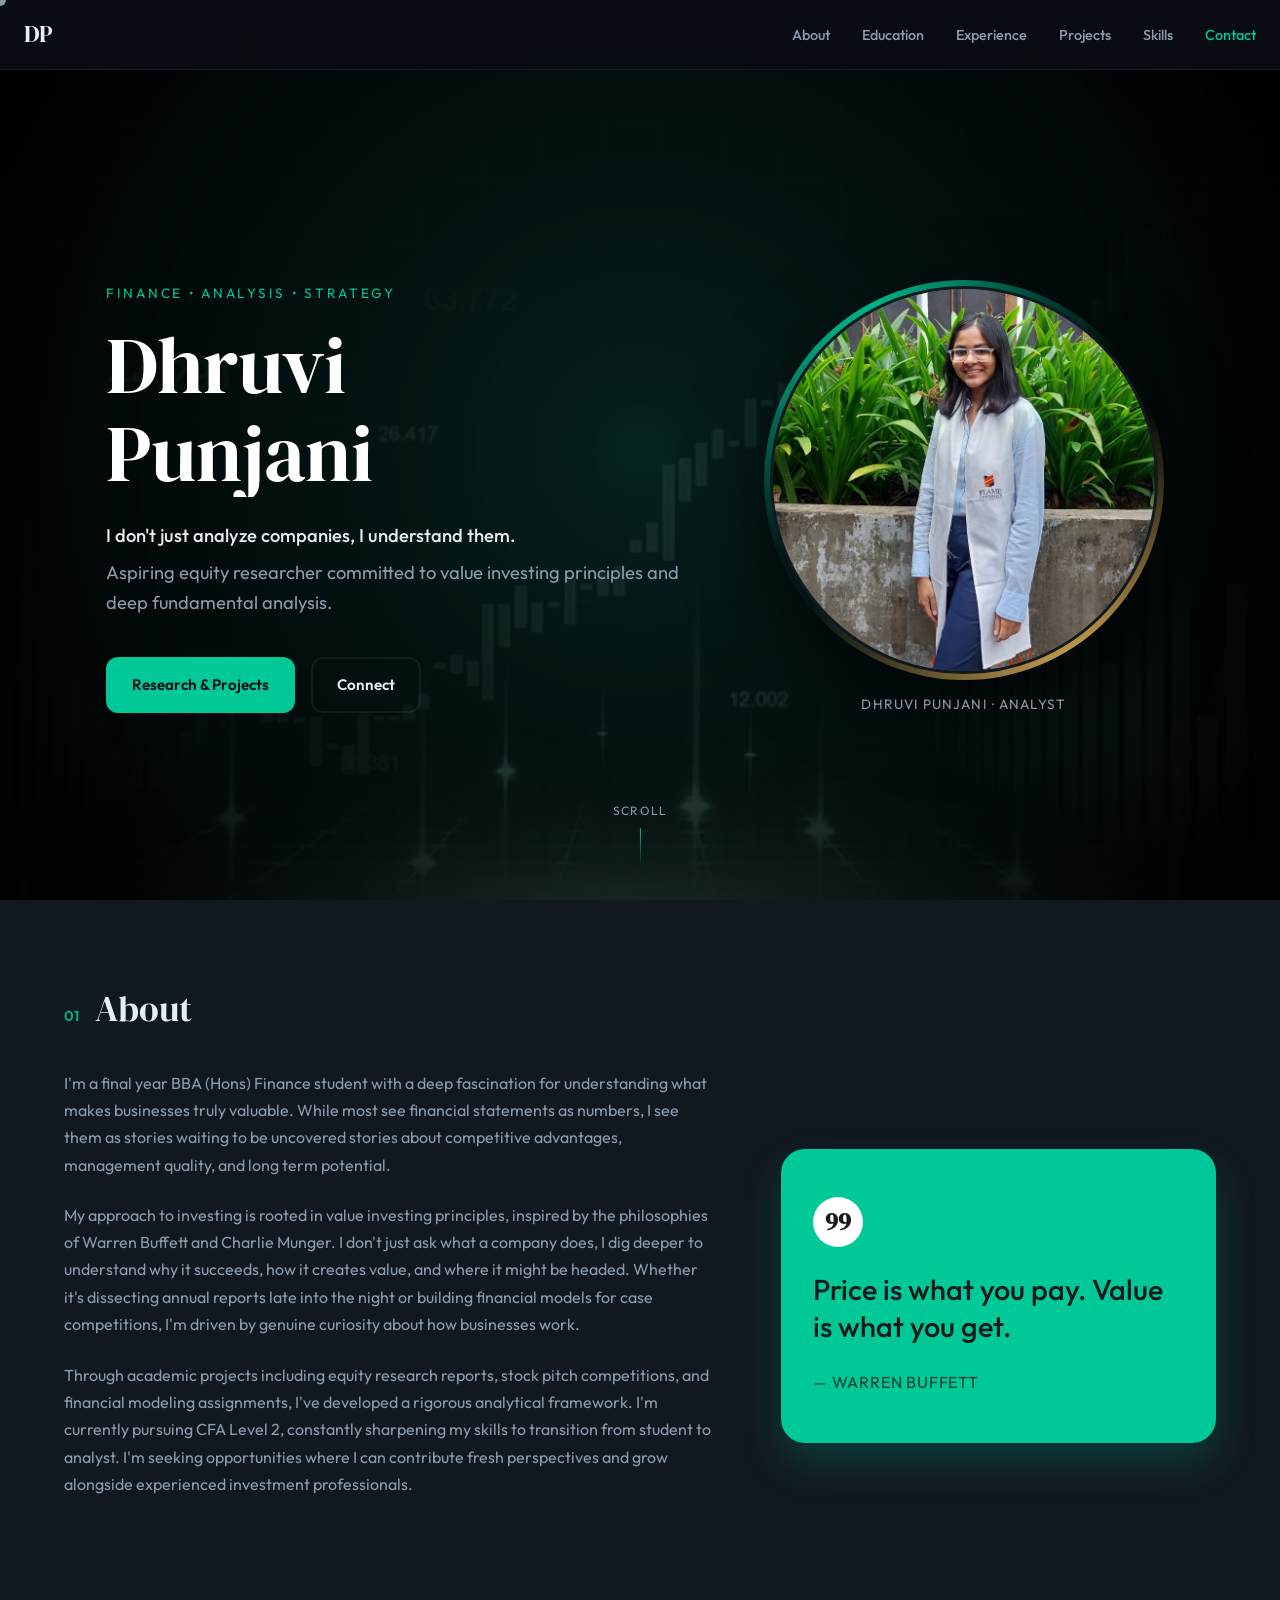
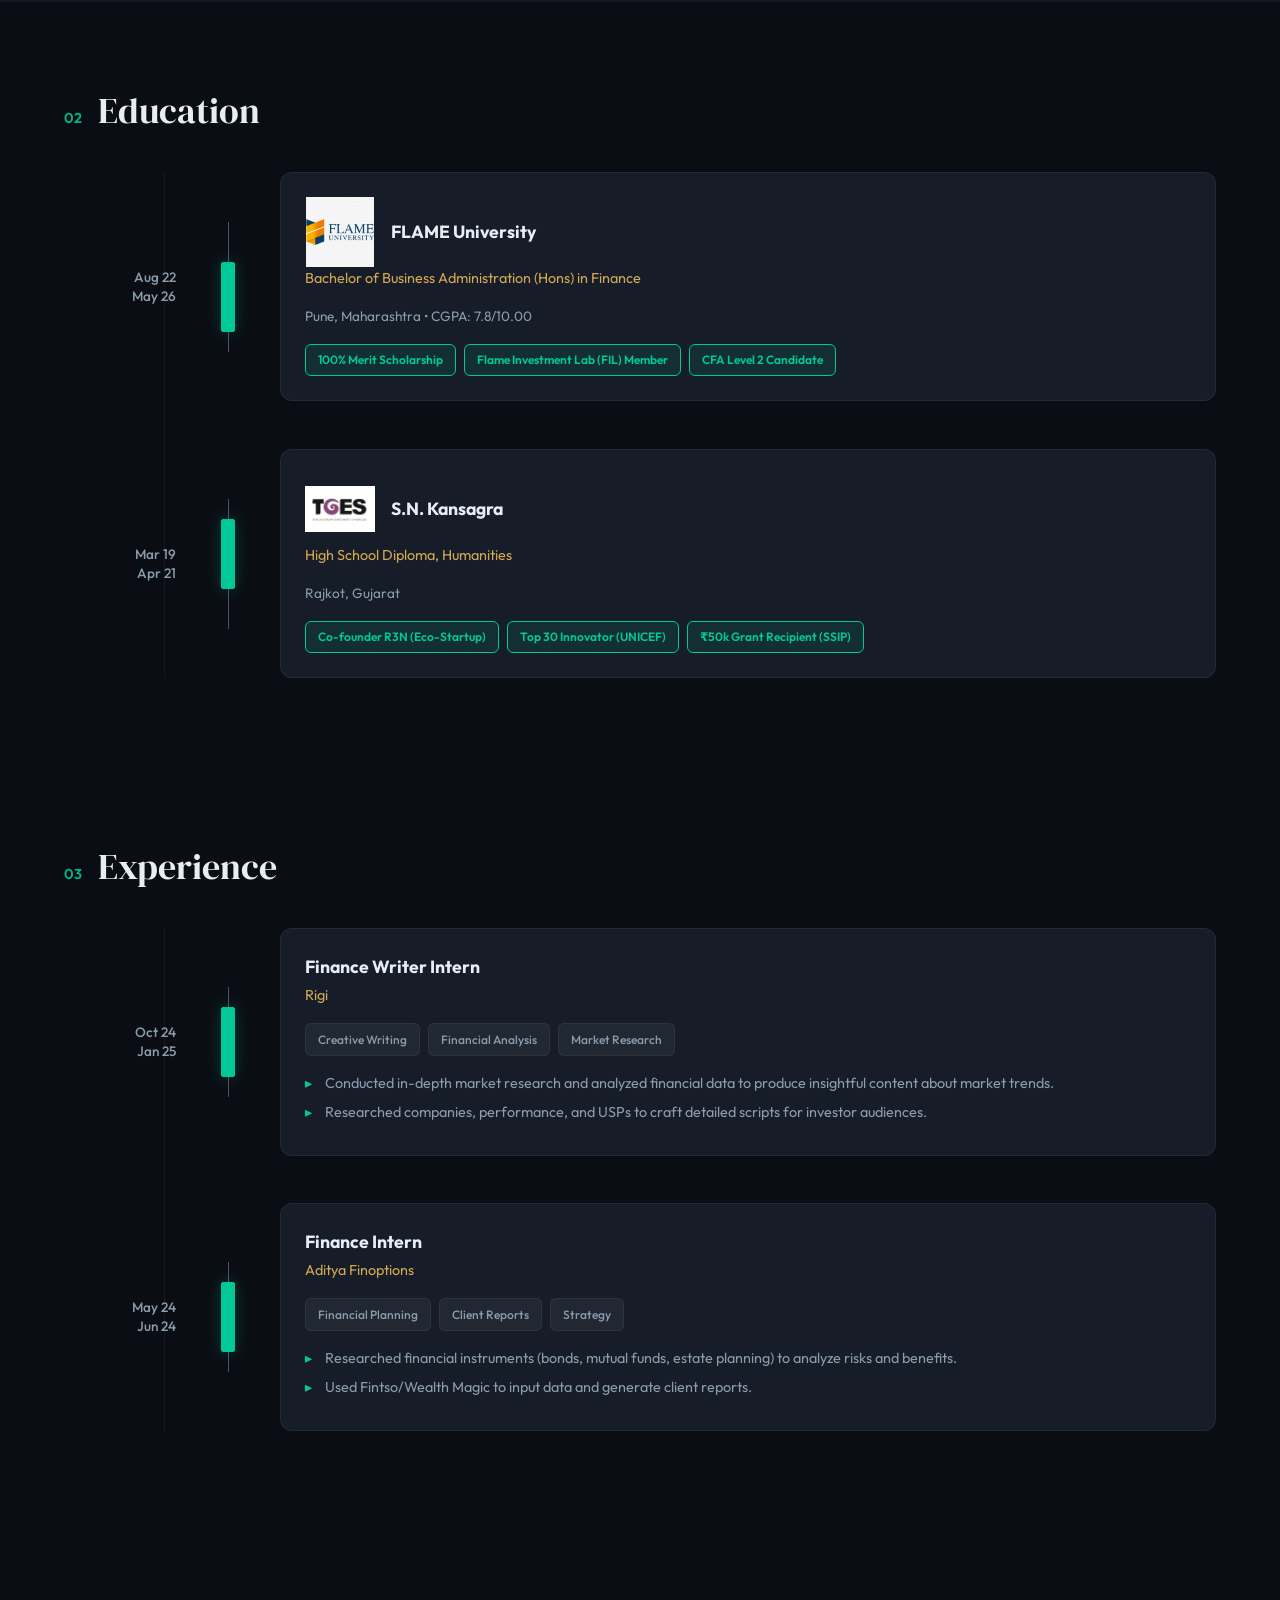
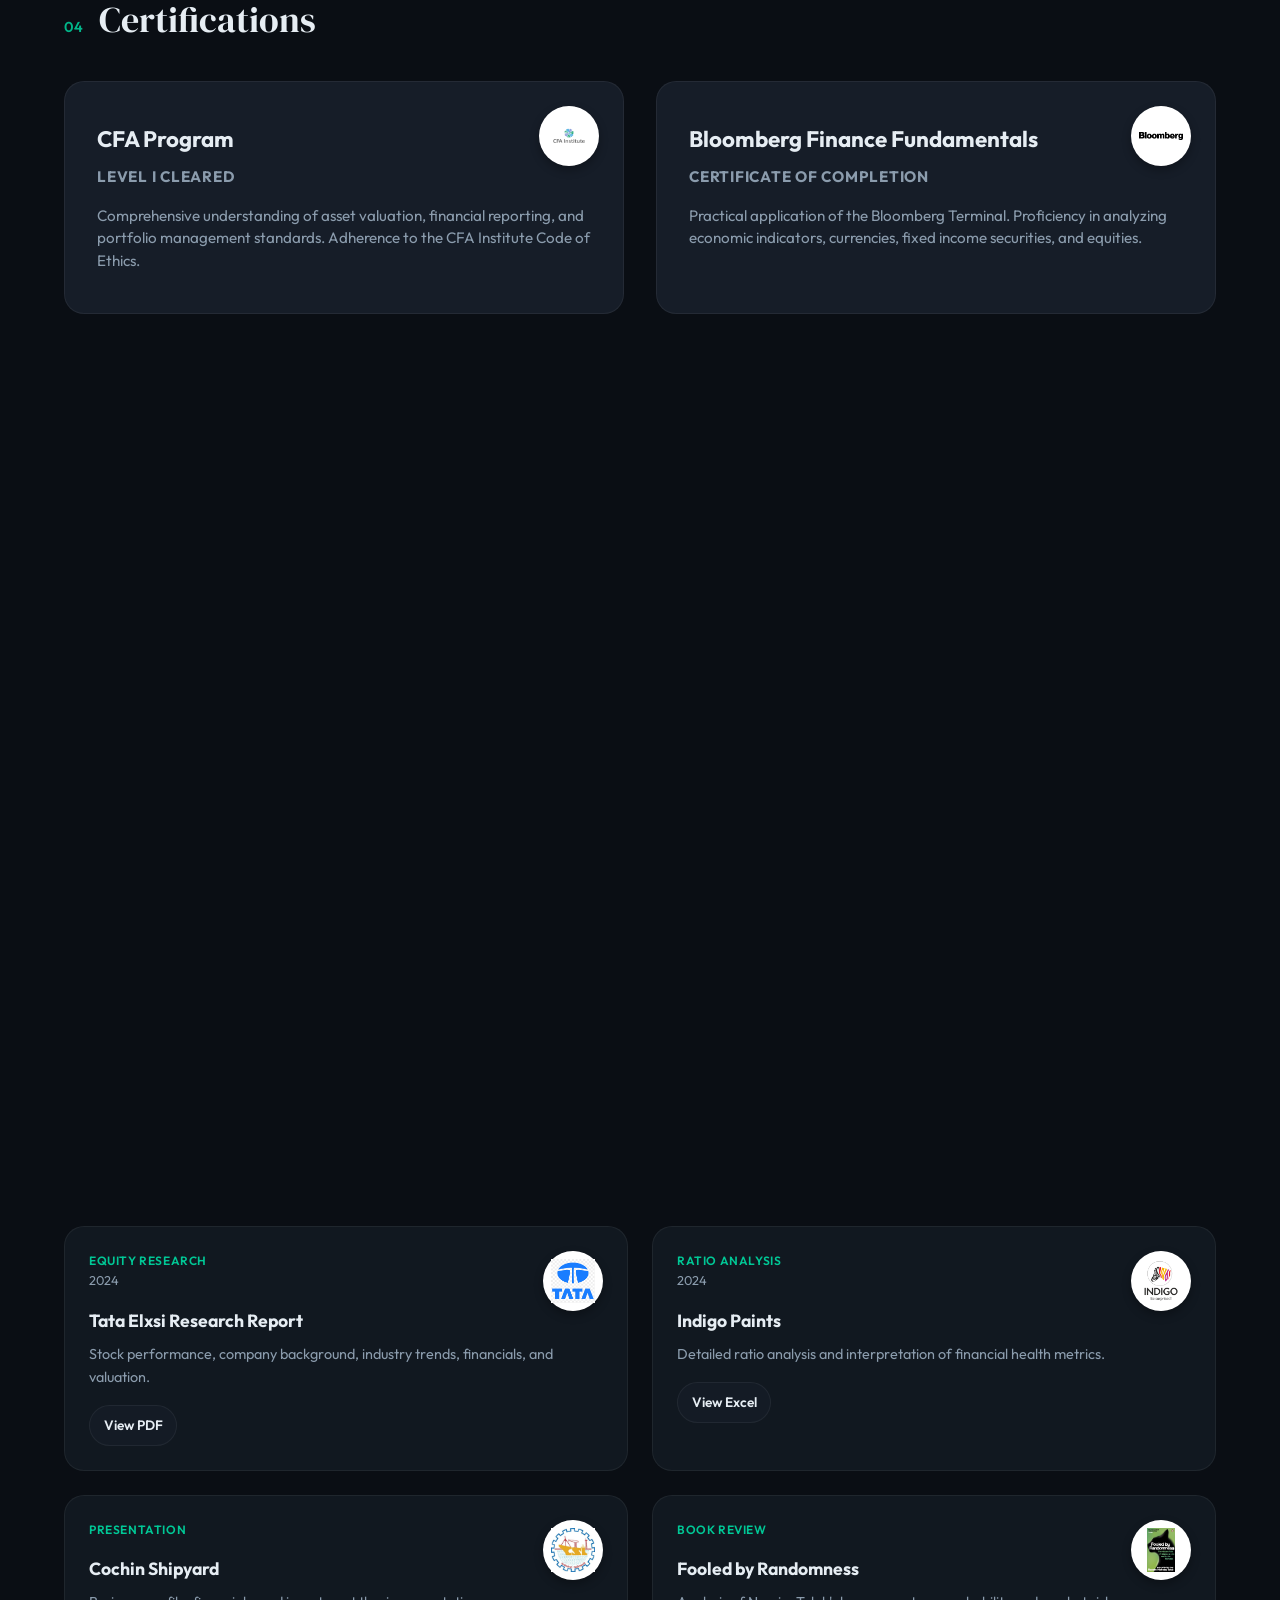
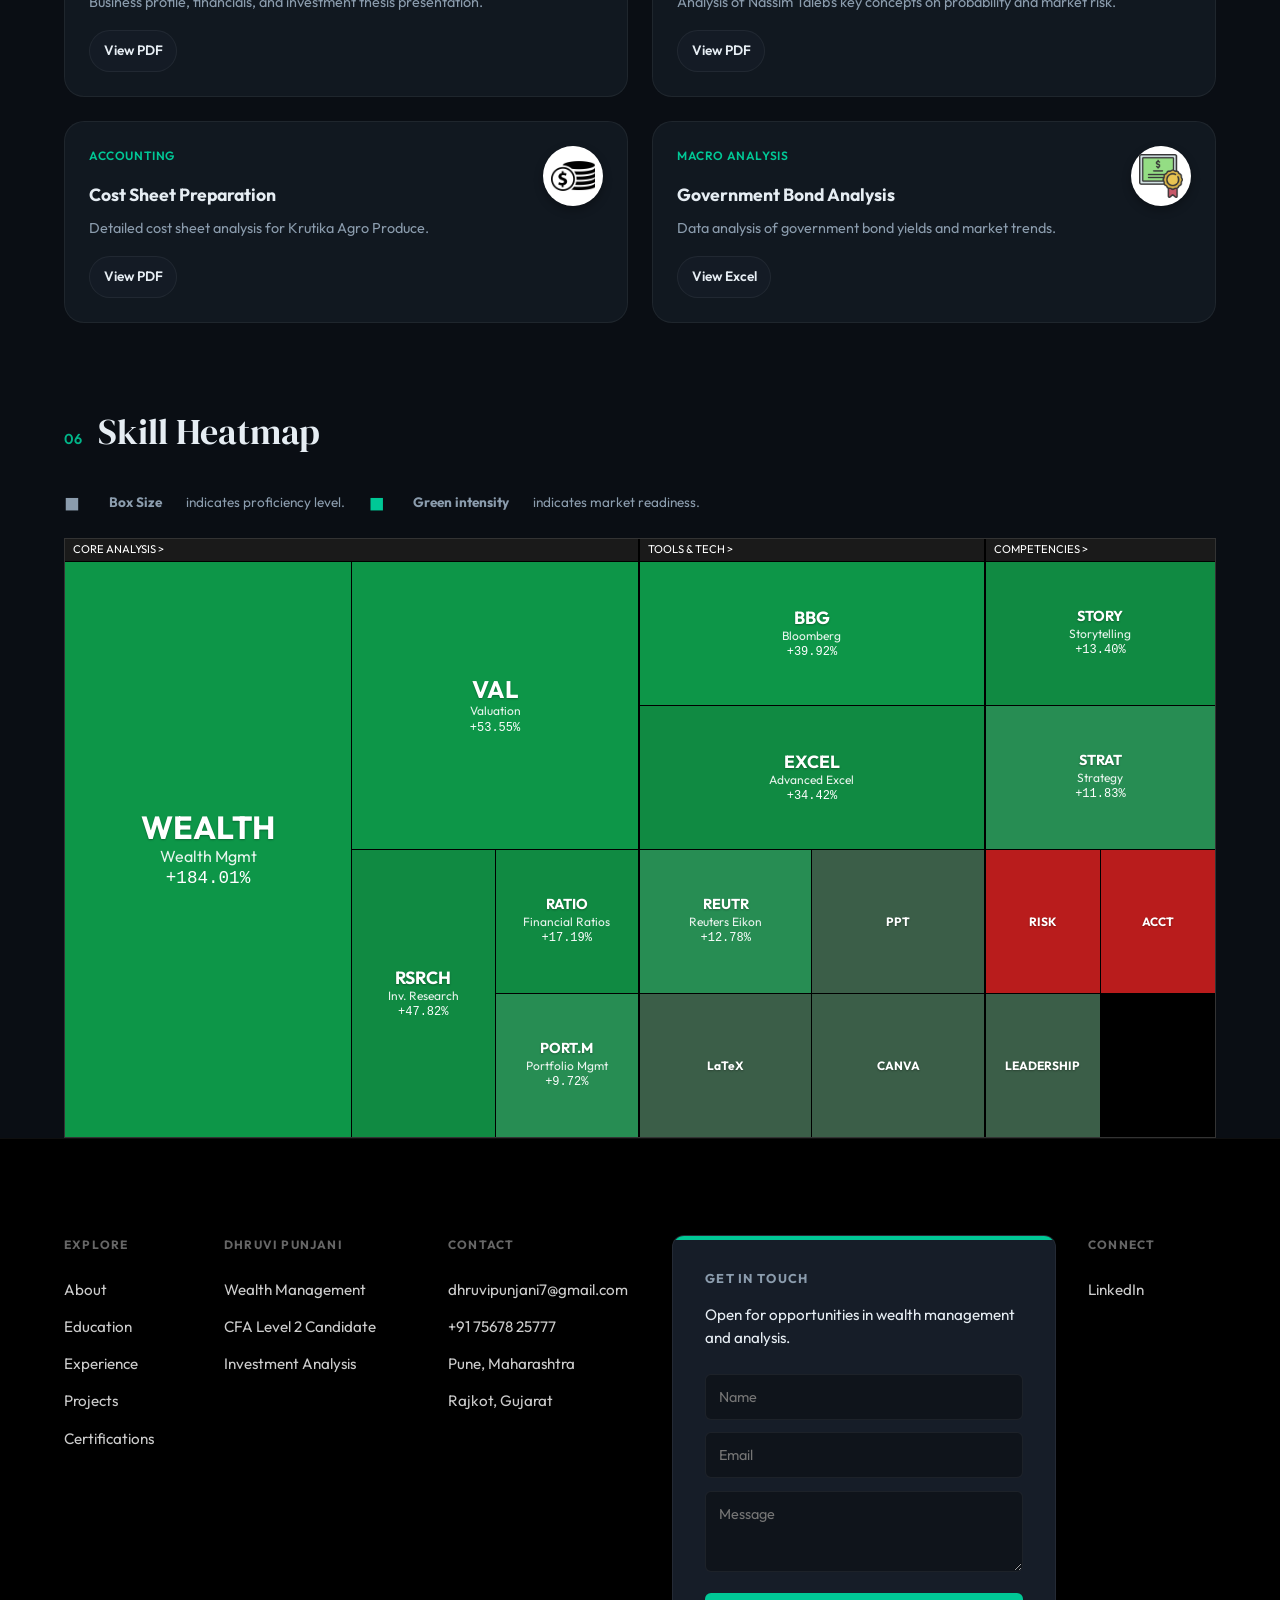
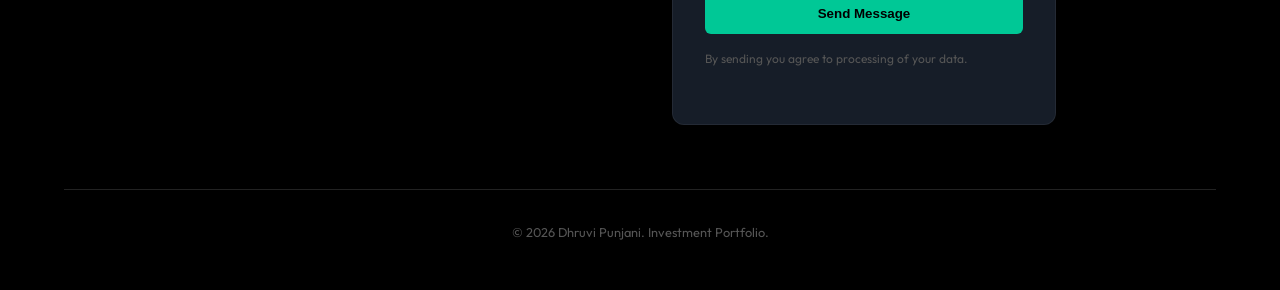
==== commit bbdee6bd: "Fix typos and update LinkedIn link in index.html" ====
--- a/index.html
+++ b/index.html
@@ -45,7 +45,7 @@
           </h1>
           
           <div class="hero-text-block reveal-up delay-300">
-            <p>I don't just analyze companies—I understand them.</p>
+            <p>I don't just analyze companies, I understand them.</p>
             <p>Aspiring equity researcher committed to value investing principles and deep fundamental analysis.</p>
           </div>
           
@@ -73,8 +73,8 @@
         <h2 class="section-title reveal-up"><span class="section-num">01</span> About</h2>
         <div class="about-grid">
           <div class="about-text">
-            <p class="reveal-up delay-100">I'm a final-year BBA (Hons) Finance student with a deep fascination for understanding what makes businesses truly valuable. While most see financial statements as numbers, I see them as stories waiting to be uncovered—stories about competitive advantages, management quality, and long-term potential.</p>
-            <p class="reveal-up delay-200">My approach to investing is rooted in value investing principles, inspired by the philosophies of Warren Buffett and Charlie Munger. I don't just ask what a company does—I dig deeper to understand why it succeeds, how it creates value, and where it might be headed. Whether it's dissecting annual reports late into the night or building financial models for case competitions, I'm driven by genuine curiosity about how businesses work.</p>
+            <p class="reveal-up delay-100">I'm a final year BBA (Hons) Finance student with a deep fascination for understanding what makes businesses truly valuable. While most see financial statements as numbers, I see them as stories waiting to be uncovered stories about competitive advantages, management quality, and long term potential.</p>
+            <p class="reveal-up delay-200">My approach to investing is rooted in value investing principles, inspired by the philosophies of Warren Buffett and Charlie Munger. I don't just ask what a company does, I dig deeper to understand why it succeeds, how it creates value, and where it might be headed. Whether it's dissecting annual reports late into the night or building financial models for case competitions, I'm driven by genuine curiosity about how businesses work.</p>
             <p class="reveal-up delay-300">Through academic projects including equity research reports, stock pitch competitions, and financial modeling assignments, I've developed a rigorous analytical framework. I'm currently pursuing CFA Level 2, constantly sharpening my skills to transition from student to analyst. I'm seeking opportunities where I can contribute fresh perspectives and grow alongside experienced investment professionals.</p>
           </div>
           
@@ -570,8 +570,8 @@
           <div class="footer-col footer-col-right">
             <h4 class="footer-heading">CONNECT</h4>
             <ul class="footer-links">
-              <li><a href="https://www.linkedin.com/in/dhruvi-punjani" target="_blank" rel="noopener">LinkedIn</a></li>
-              <li><a href="#">Medium</a></li>
+              <li><a href="https://www.linkedin.com/in/dpunjani" target="_blank" rel="noopener">LinkedIn</a></li>
+              
             </ul>
           </div>
         </div>
--- a/styles.css
+++ b/styles.css
@@ -101,12 +101,18 @@
   z-index: 0;
 }
 
-/* 2. OVERLAY: INTENSE GREEN + VIGNETTE */
+/* 2. OVERLAY: THE PERFECT BALANCE (0.15) */
 .hero-overlay {
-  position: absolute; top: 0; left: 0; width: 100%; height: 100%;
-  /* Stronger Green Center (0.5 alpha) -> Dark Edges (Vignette) */
-  background: radial-gradient(circle at center, rgba(0, 200, 150, 0.5) 0%, #000 90%);
-  mix-blend-mode: hard-light; 
+  position: absolute;
+  top: 0;
+  left: 0;
+  width: 100%;
+  height: 100%;
+  
+  /* The "0.15" here determines the intensity */
+  background: radial-gradient(circle at 50% 50%, rgba(0, 200, 150, 0.15) 0%, rgba(0, 0, 0, 0.95) 90%);
+  
+  mix-blend-mode: hard-light;
   z-index: 1;
 }
 
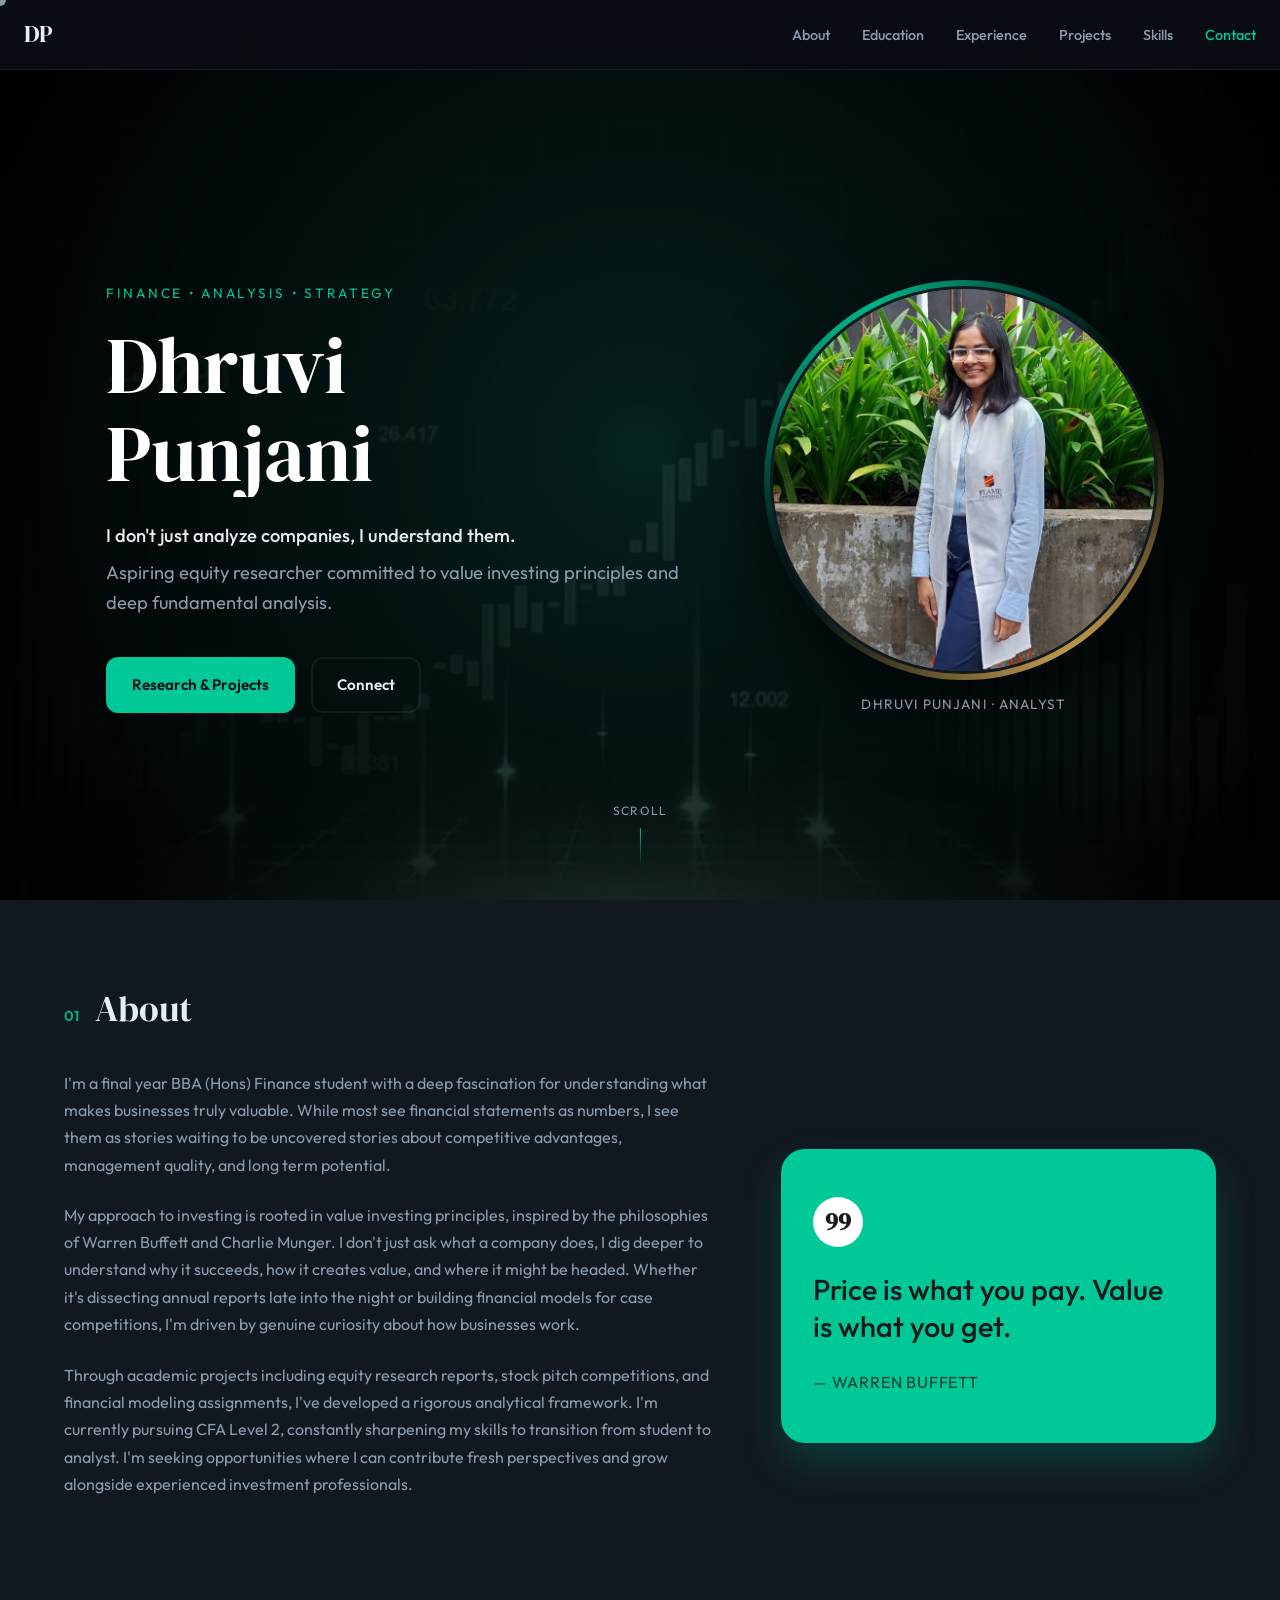
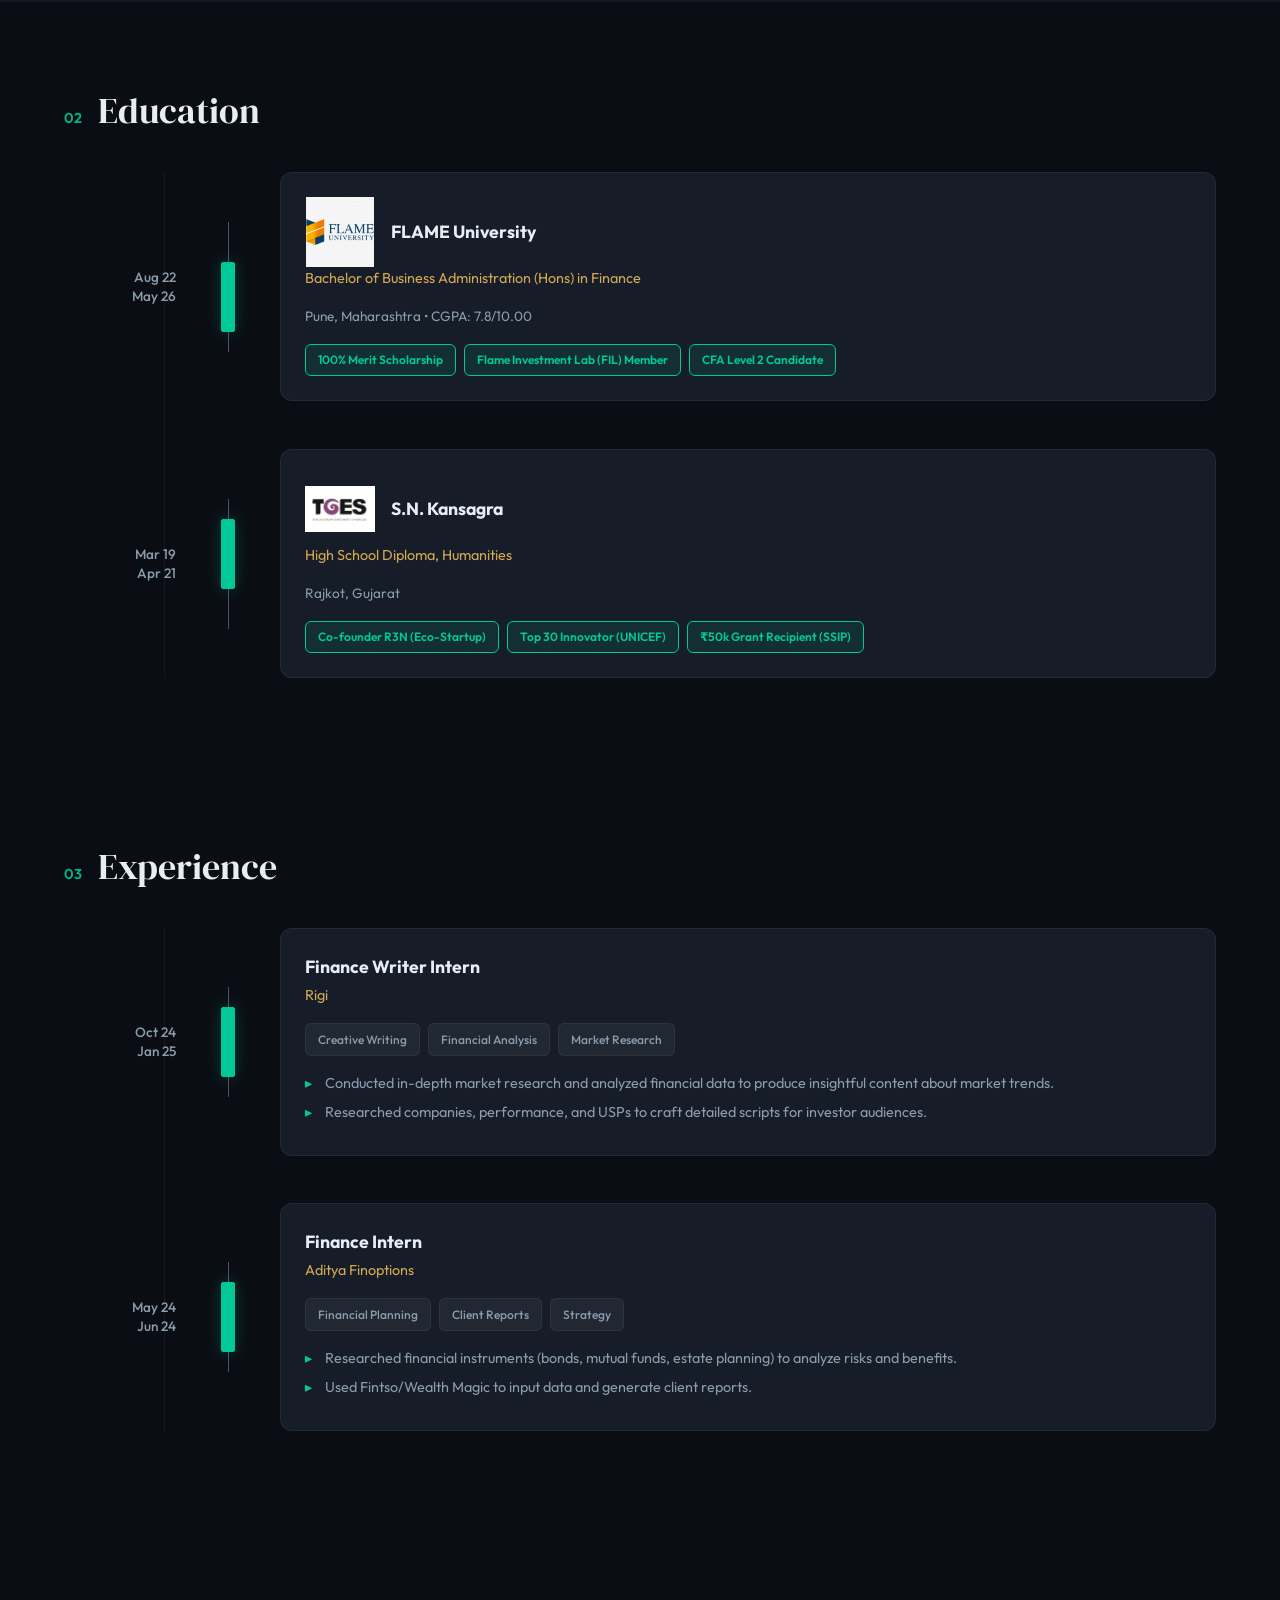
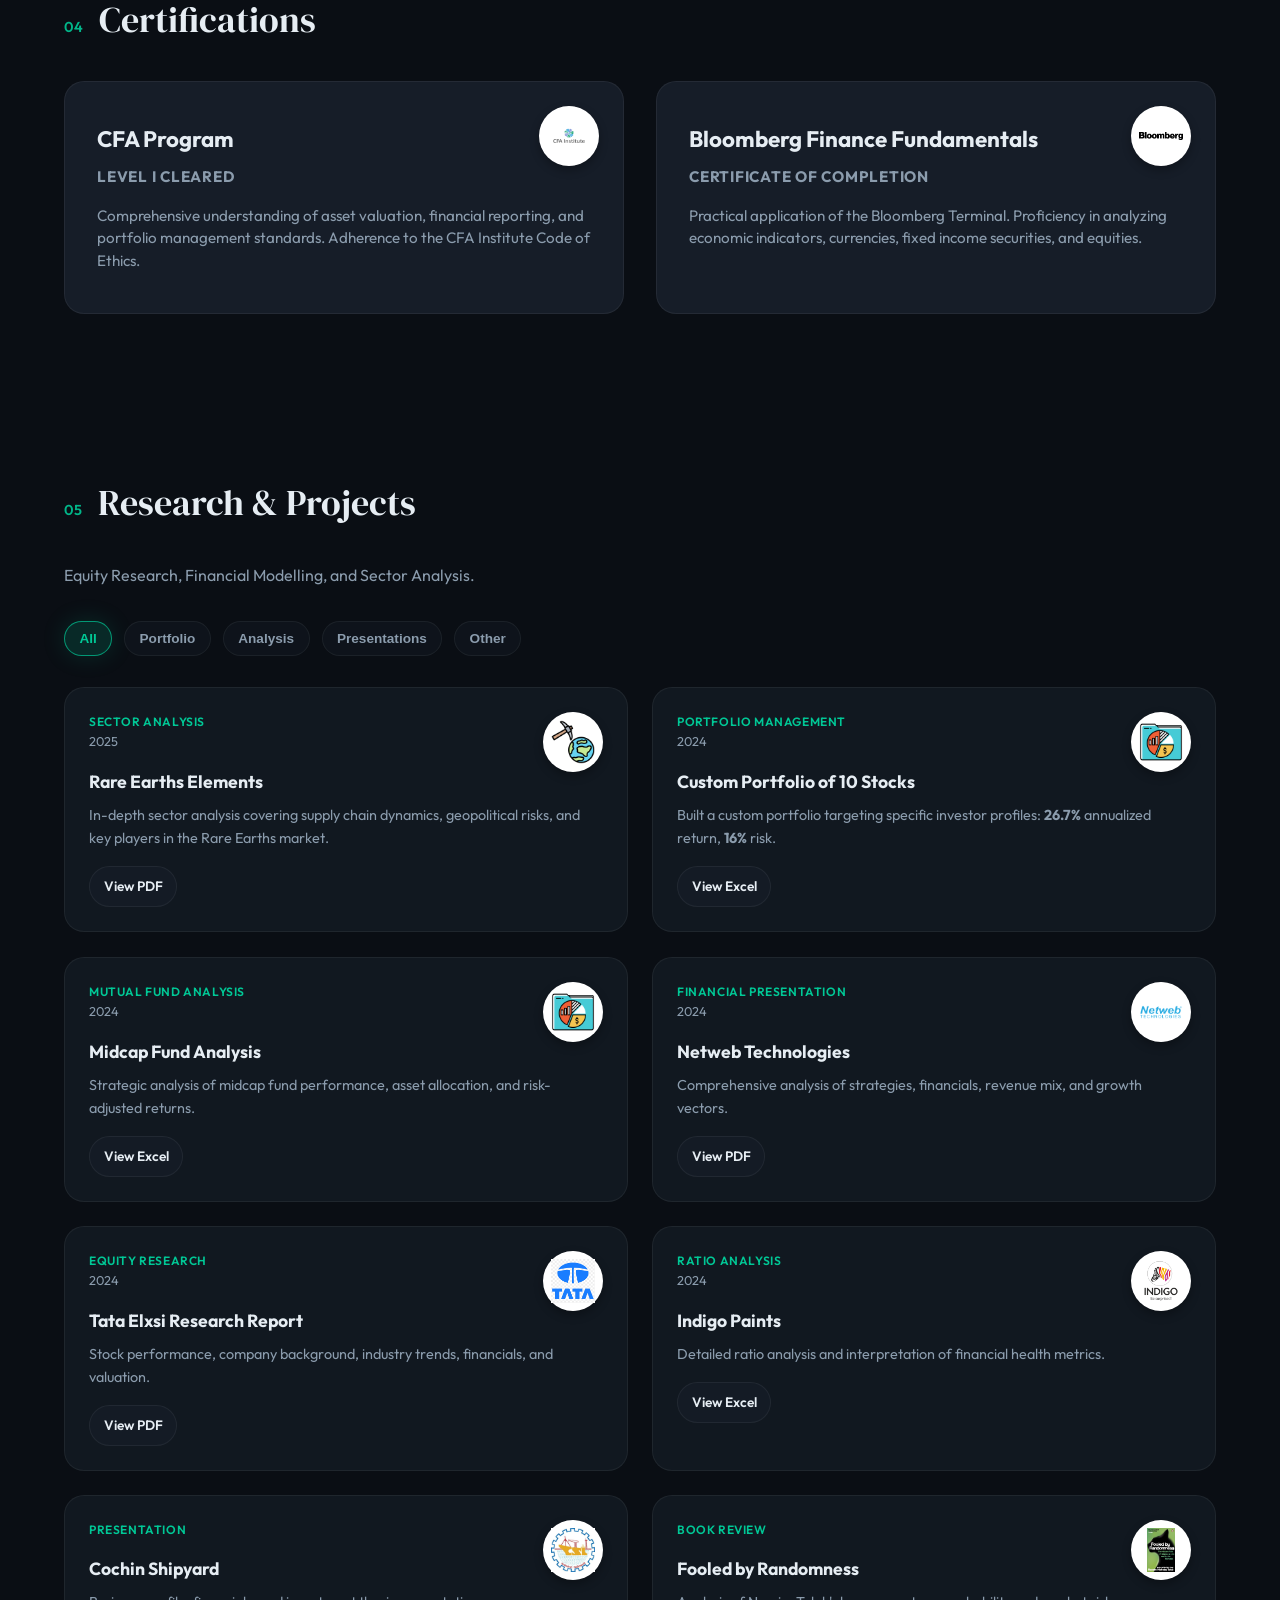
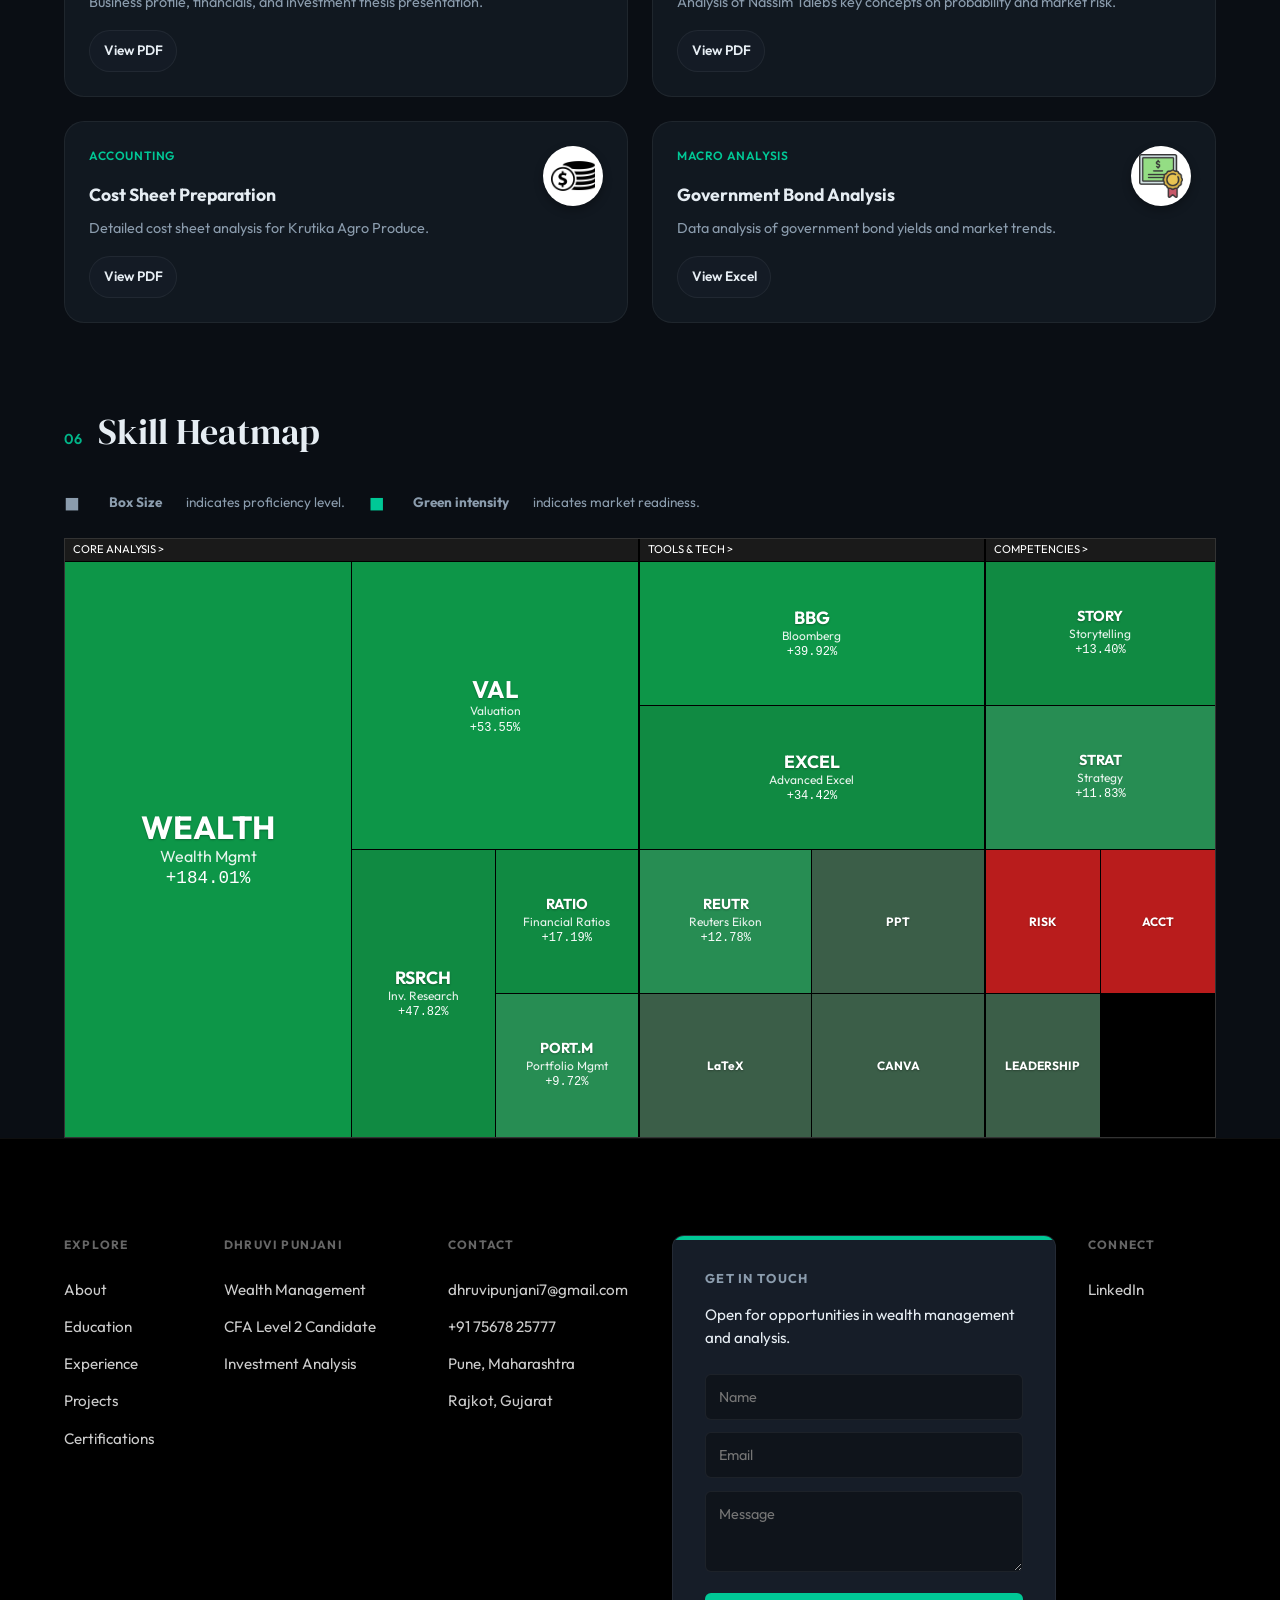
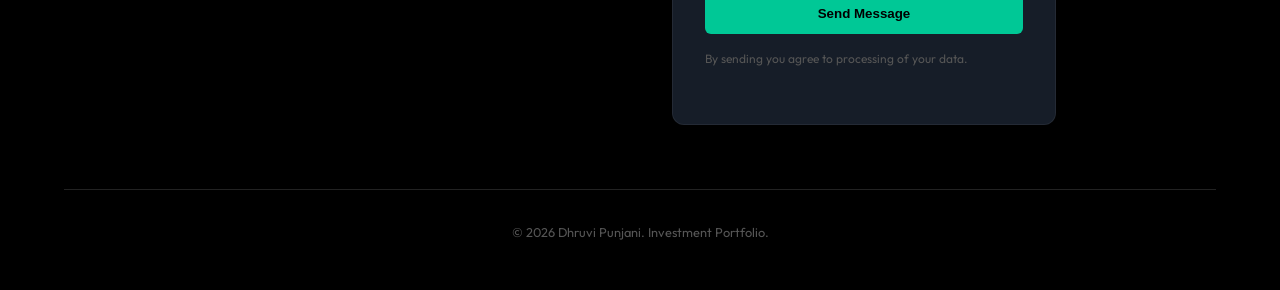
==== commit 520b65ce: "Swap Google Sheets links in index.html" ====
--- a/index.html
+++ b/index.html
@@ -271,7 +271,7 @@
             <h3>Custom Portfolio of 10 Stocks</h3>
             <p>Built a custom portfolio targeting specific investor profiles: <strong>26.7%</strong> annualized return, <strong>16%</strong> risk.</p>
             <div class="project-actions">
-              <a class="btn btn-chip" href="https://docs.google.com/spreadsheets/d/1lREcaVVLu3kbhWnSnVfq0tKMFte86uyy/edit?usp=sharing&ouid=103644806542517686948&rtpof=true&sd=true" target="_blank" rel="noopener">View Excel</a>
+              <a class="btn btn-chip" href="https://docs.google.com/spreadsheets/d/1MUAa1AyVKERxh0hztmFyvf7R6VhgqHho/edit?usp=sharing&ouid=103644806542517686948&rtpof=true&sd=true" target="_blank" rel="noopener">View Excel</a>
             </div>
           </article>
 
@@ -288,7 +288,7 @@
             <h3>Midcap Fund Analysis</h3>
             <p>Strategic analysis of midcap fund performance, asset allocation, and risk-adjusted returns.</p>
             <div class="project-actions">
-              <a class="btn btn-chip" href="https://docs.google.com/spreadsheets/d/1MUAa1AyVKERxh0hztmFyvf7R6VhgqHho/edit?usp=sharing&ouid=103644806542517686948&rtpof=true&sd=true" target="_blank" rel="noopener">View Excel</a>
+              <a class="btn btn-chip" href="https://docs.google.com/spreadsheets/d/1lREcaVVLu3kbhWnSnVfq0tKMFte86uyy/edit?usp=sharing&ouid=103644806542517686948&rtpof=true&sd=true" target="_blank" rel="noopener">View Excel</a>
             </div>
           </article>
 
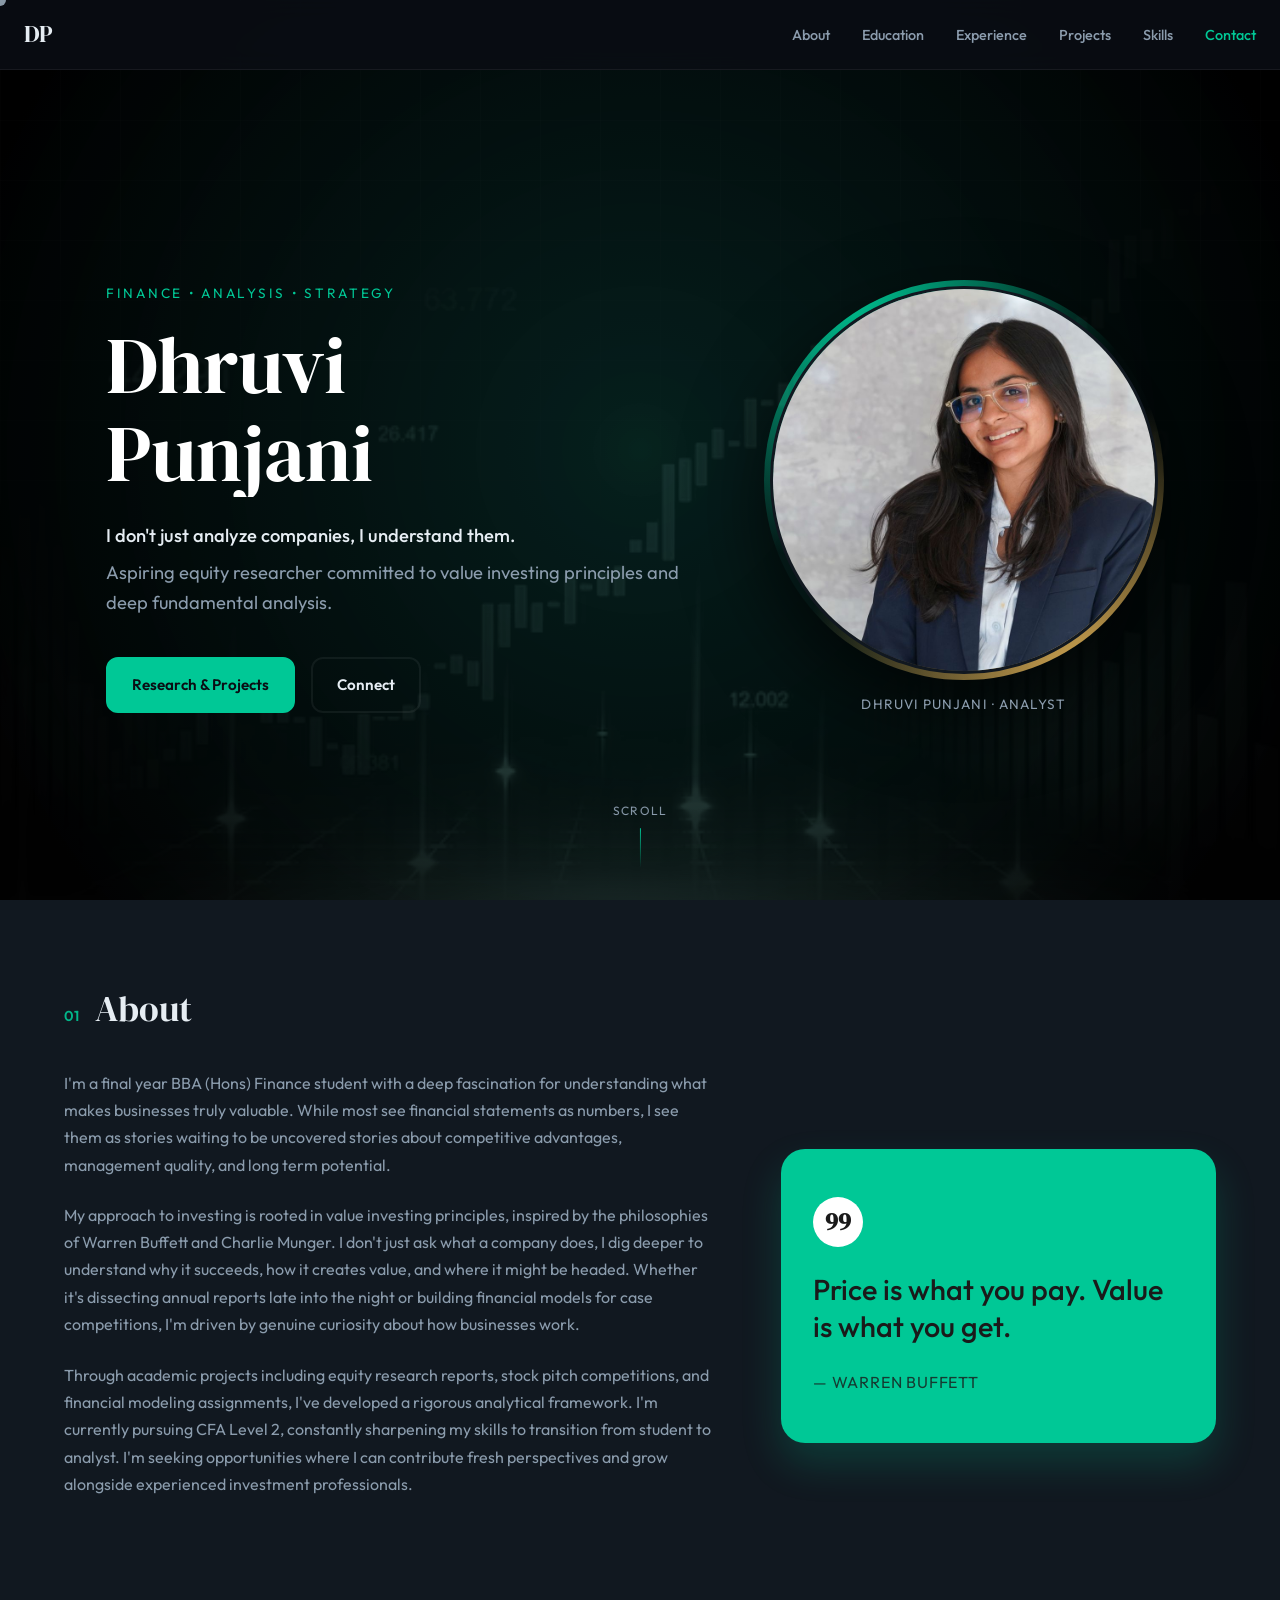
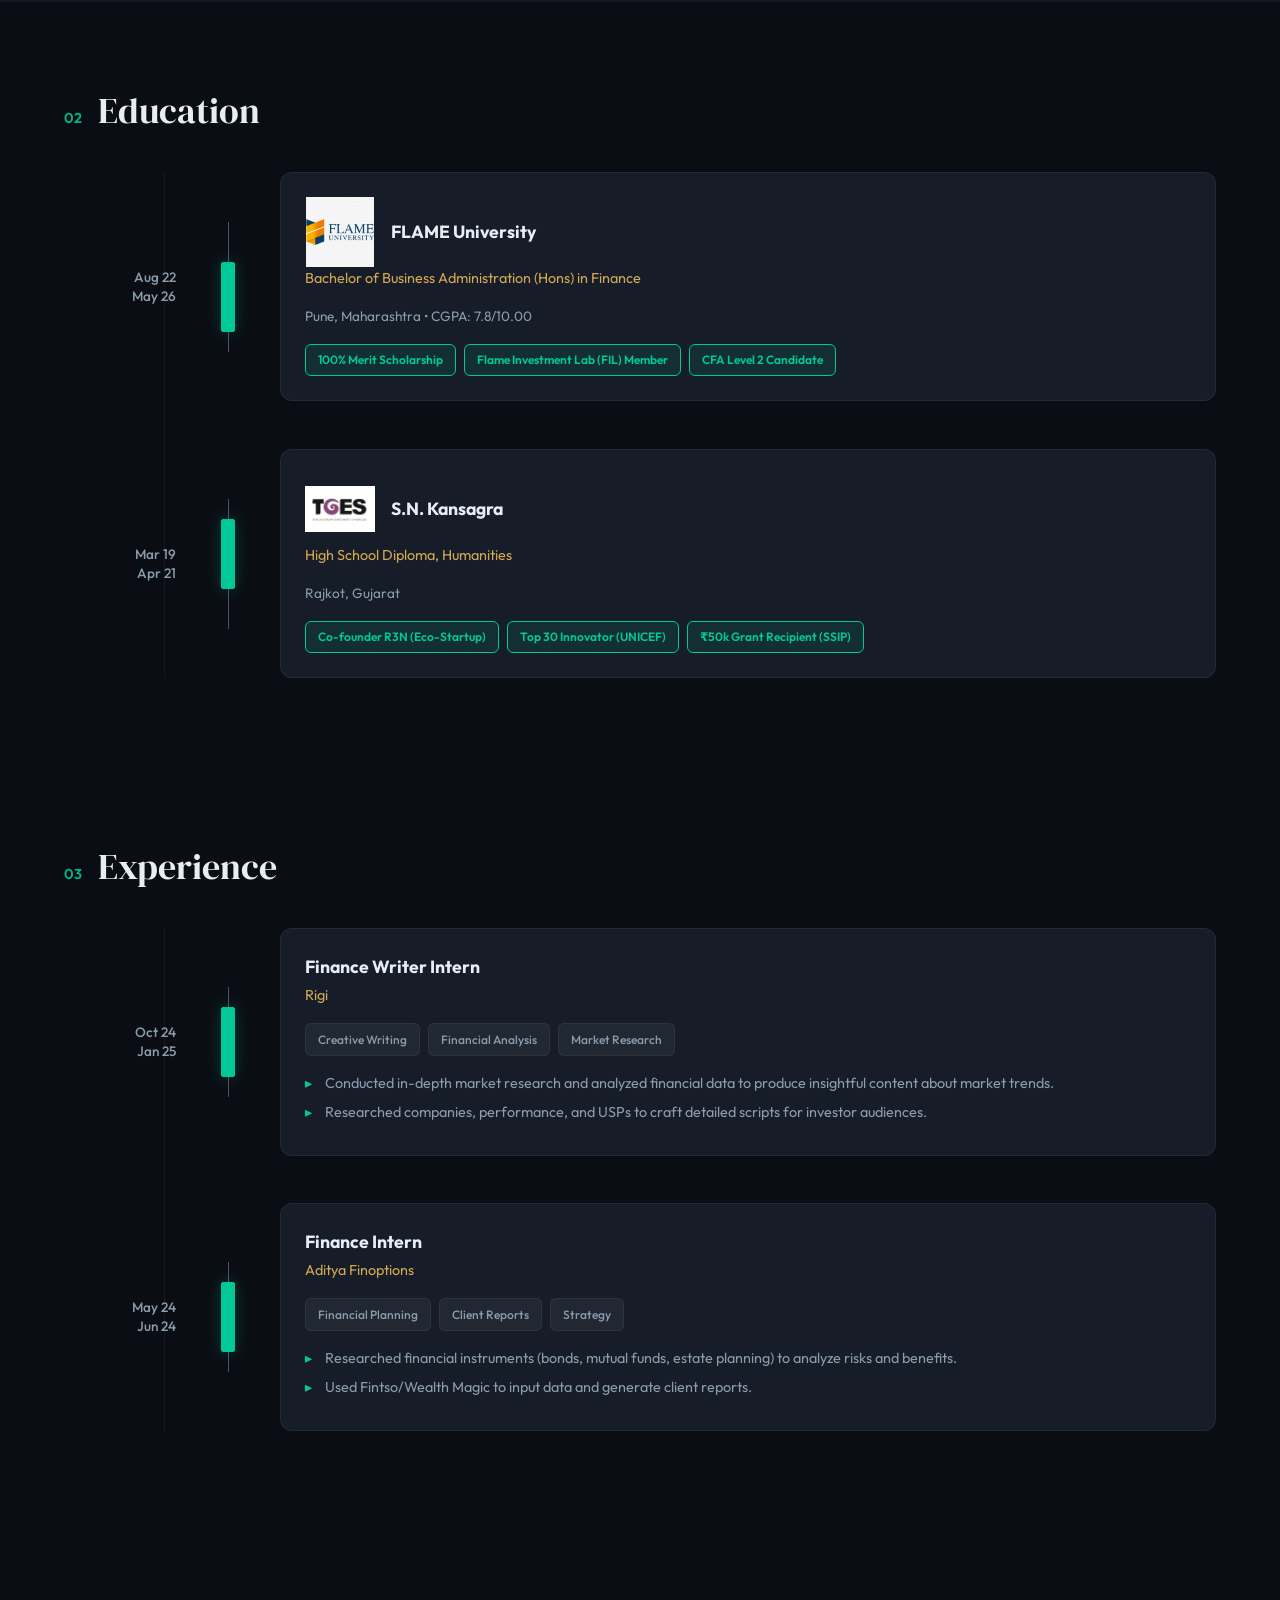
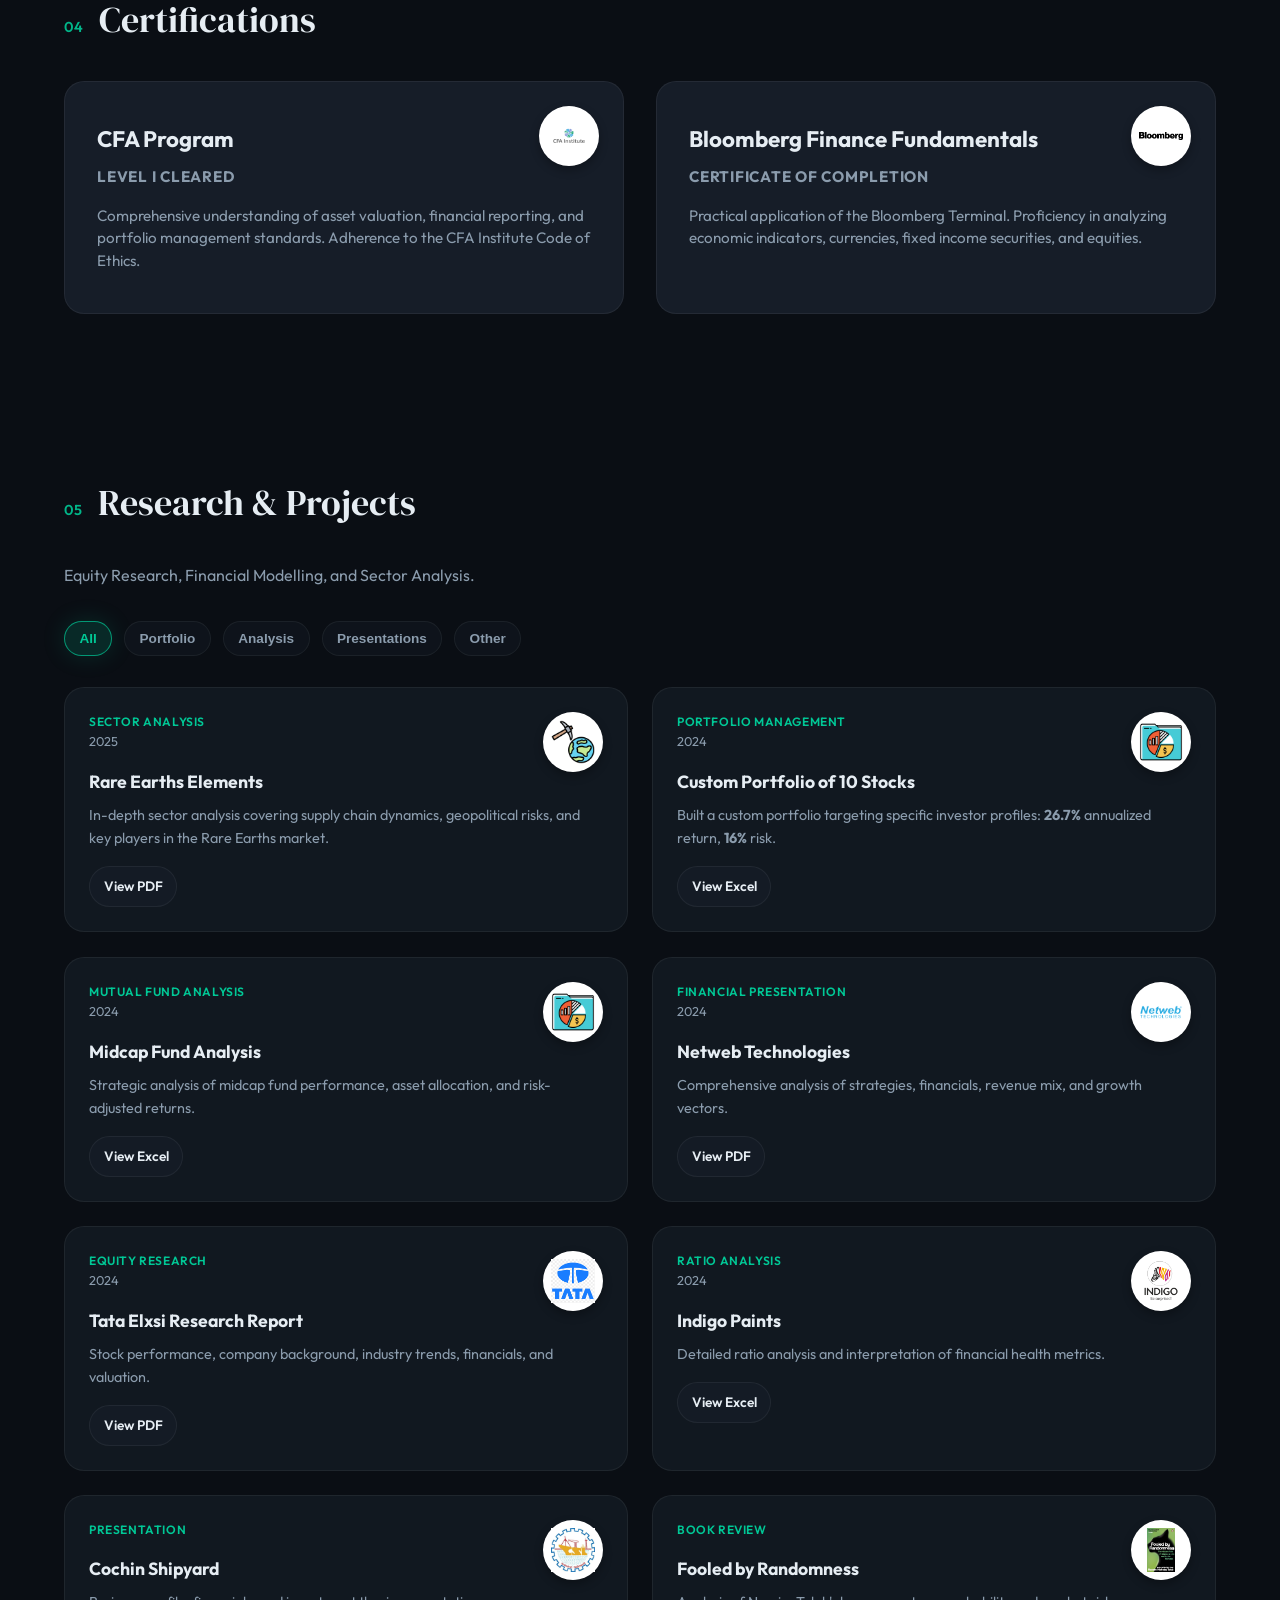
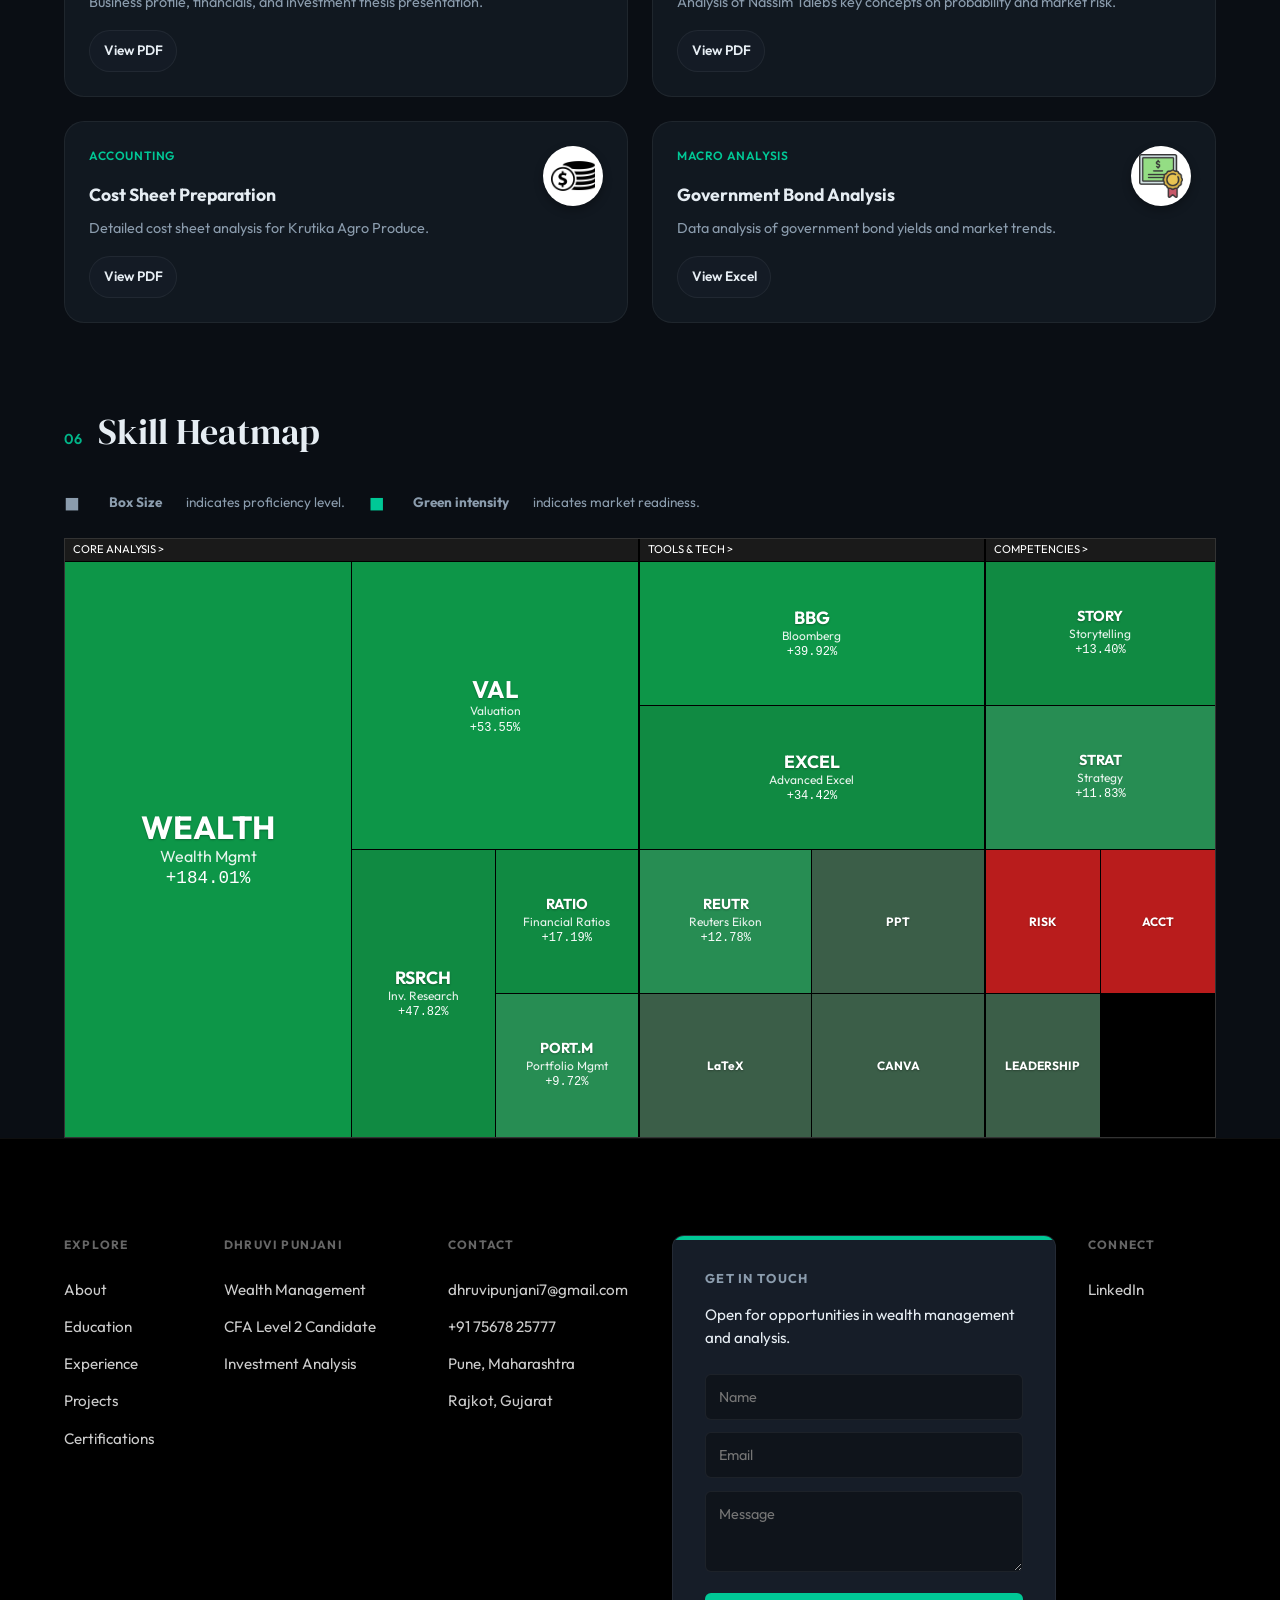
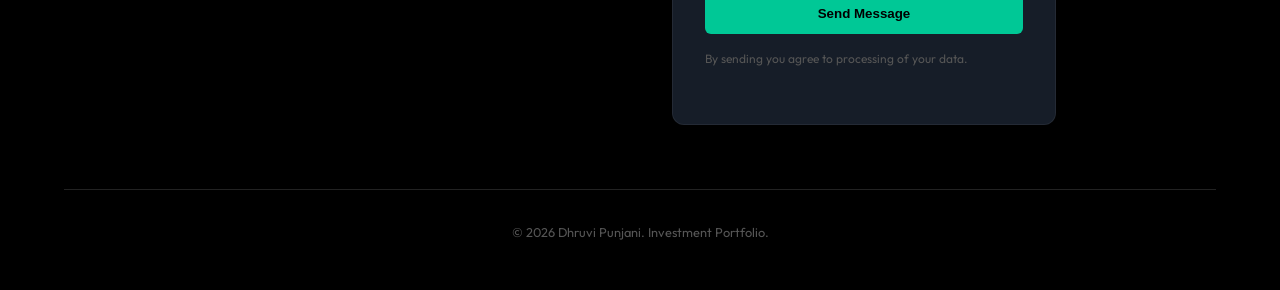
==== commit d86ffe16: "Update index.html" ====
--- a/index.html
+++ b/index.html
@@ -57,7 +57,7 @@
 
         <aside class="hero-photo reveal-scale delay-200" aria-label="Portrait of Dhruvi Punjani">
           <div class="hero-photo-frame">
-            <img src="assets/dhruvi-photo.jpg" alt="Dhruvi Punjani" loading="lazy" />
+            <img src="assets/dhruvi-photo.jpeg" alt="Dhruvi Punjani" loading="lazy" />
           </div>
           <p class="hero-photo-caption">Dhruvi Punjani · Analyst</p>
         </aside>
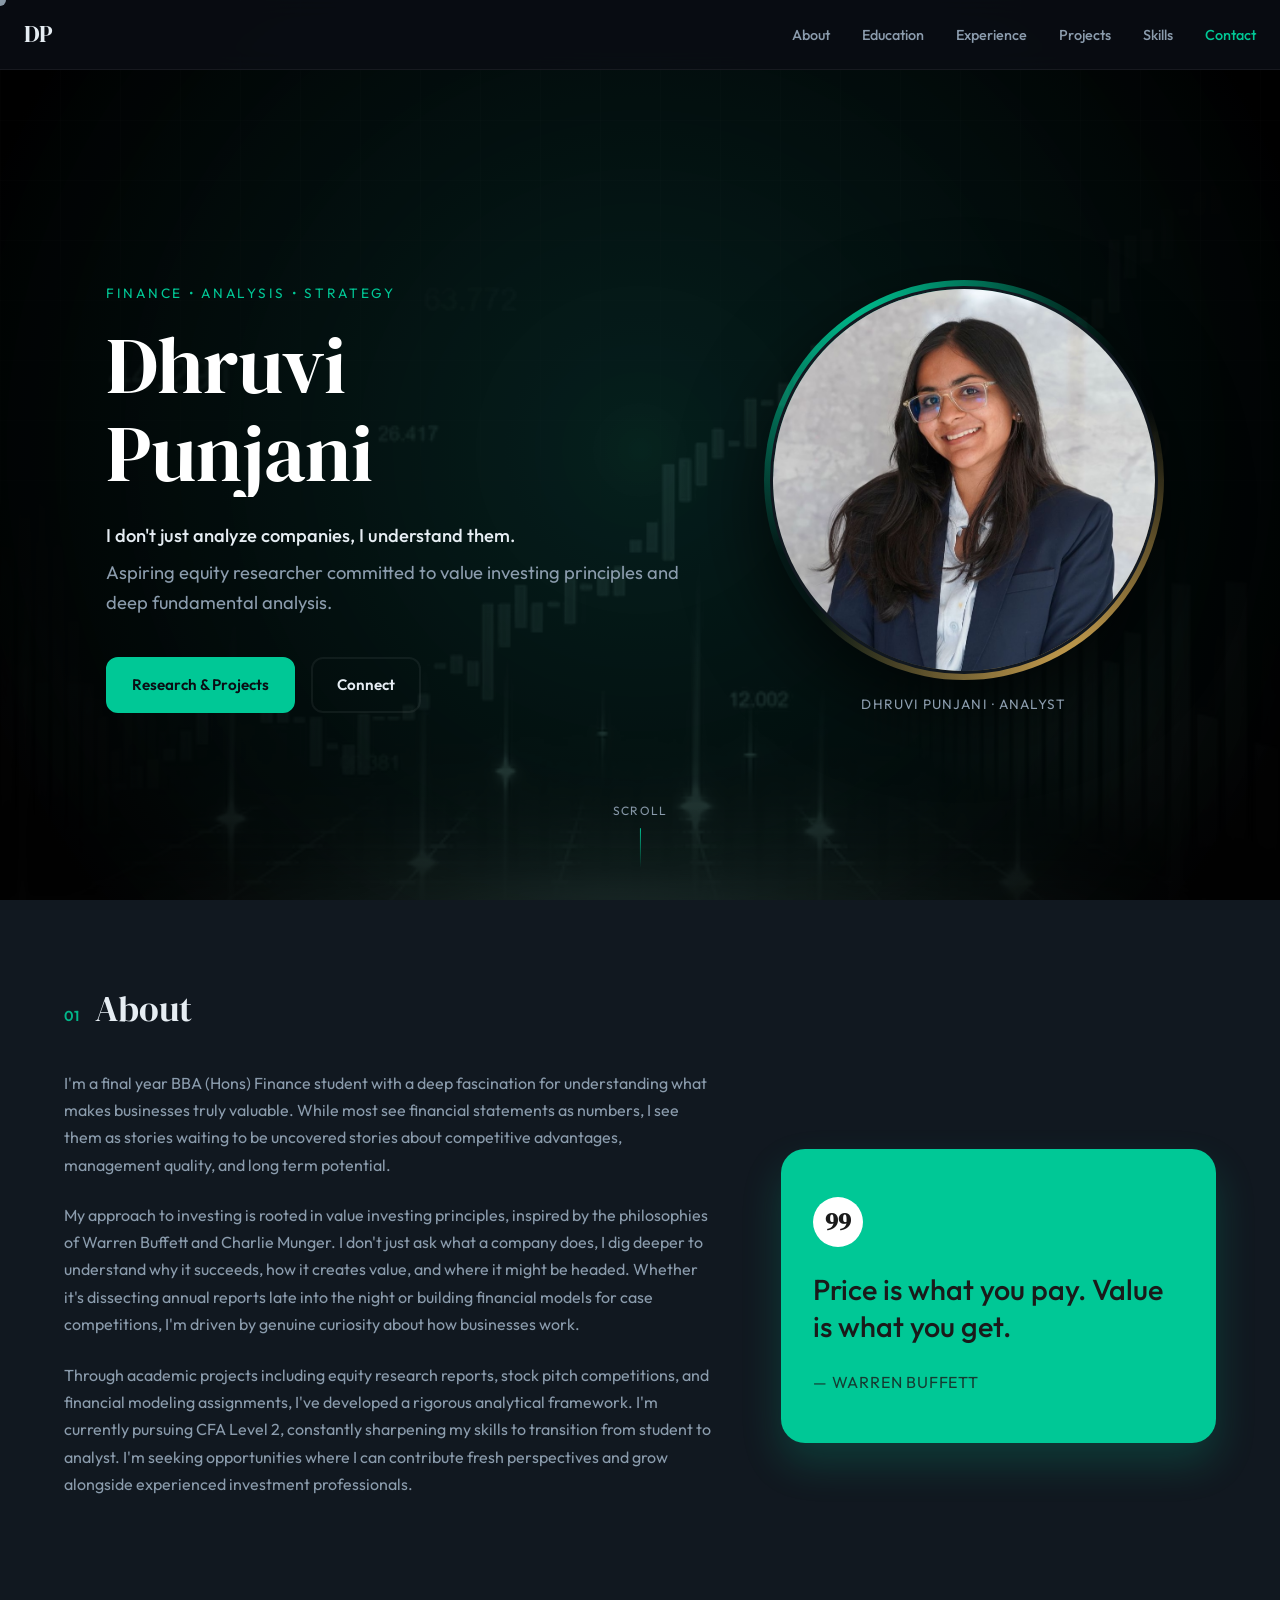
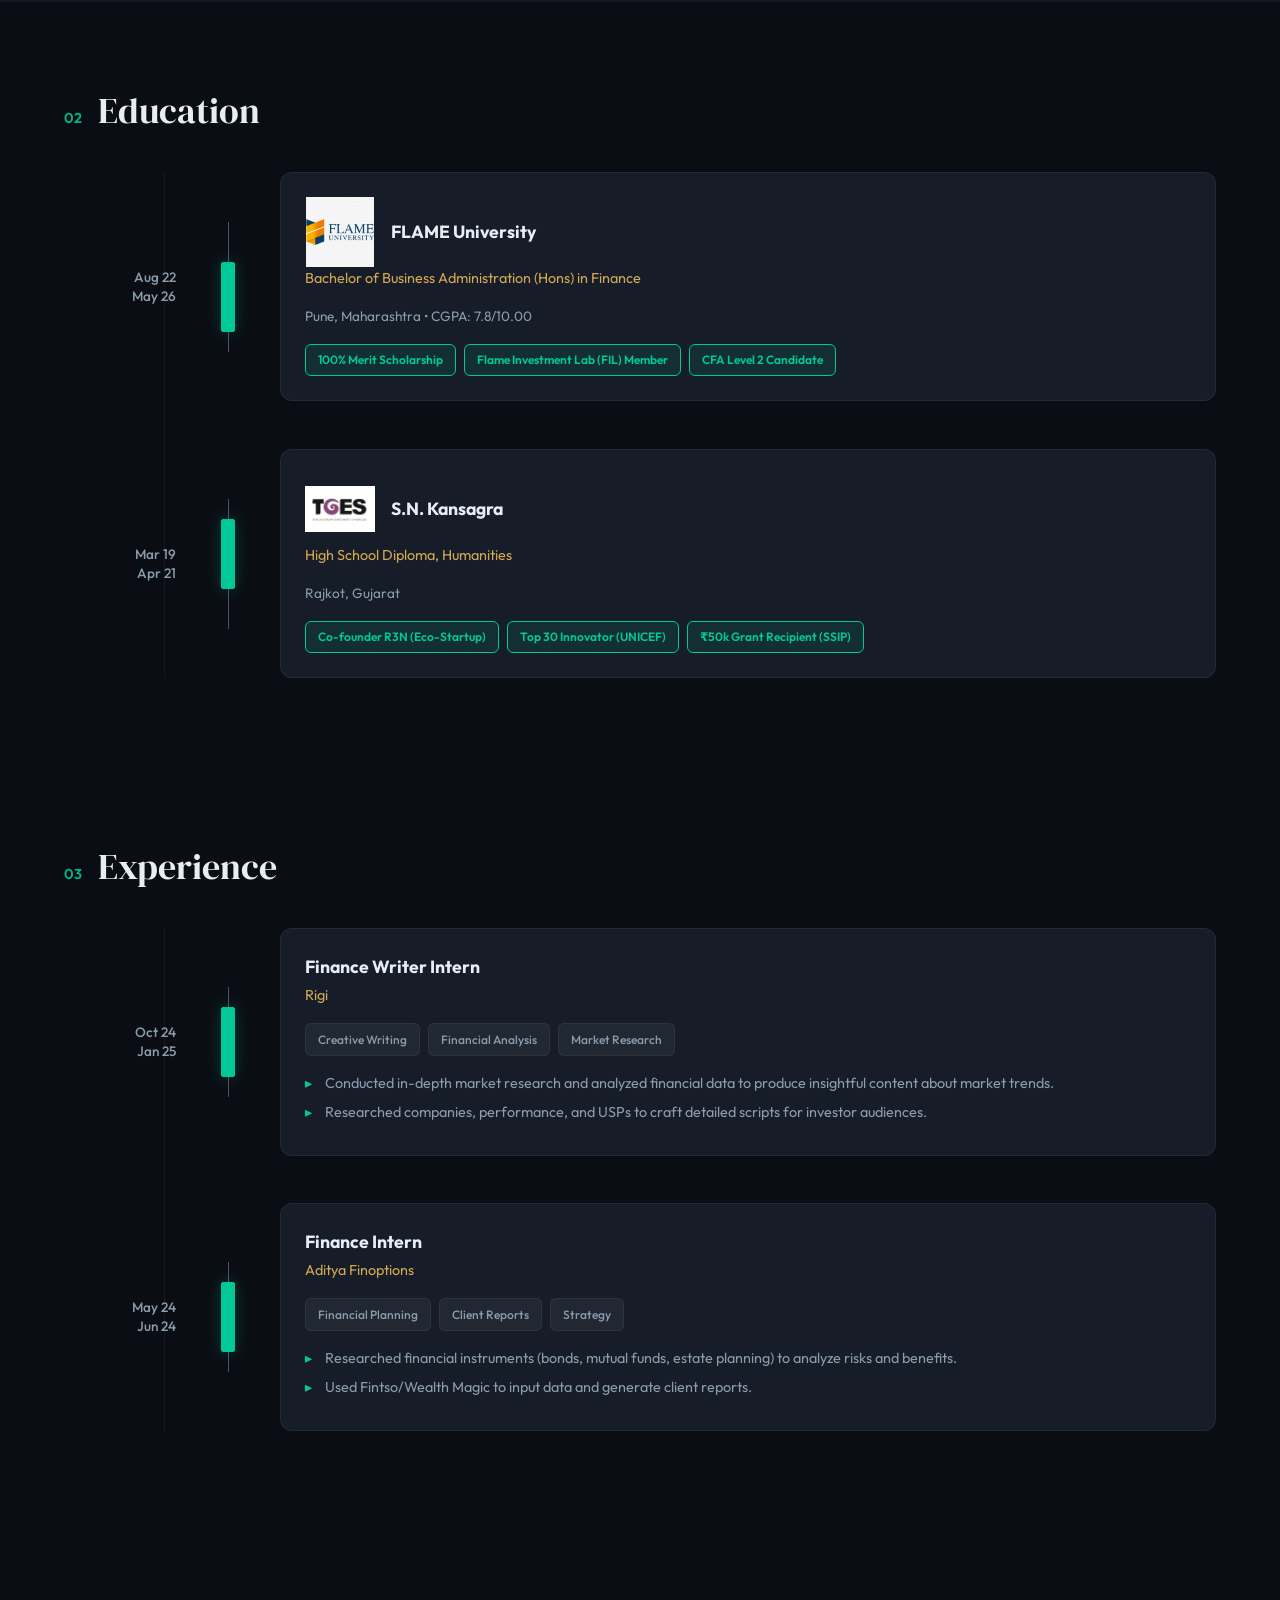
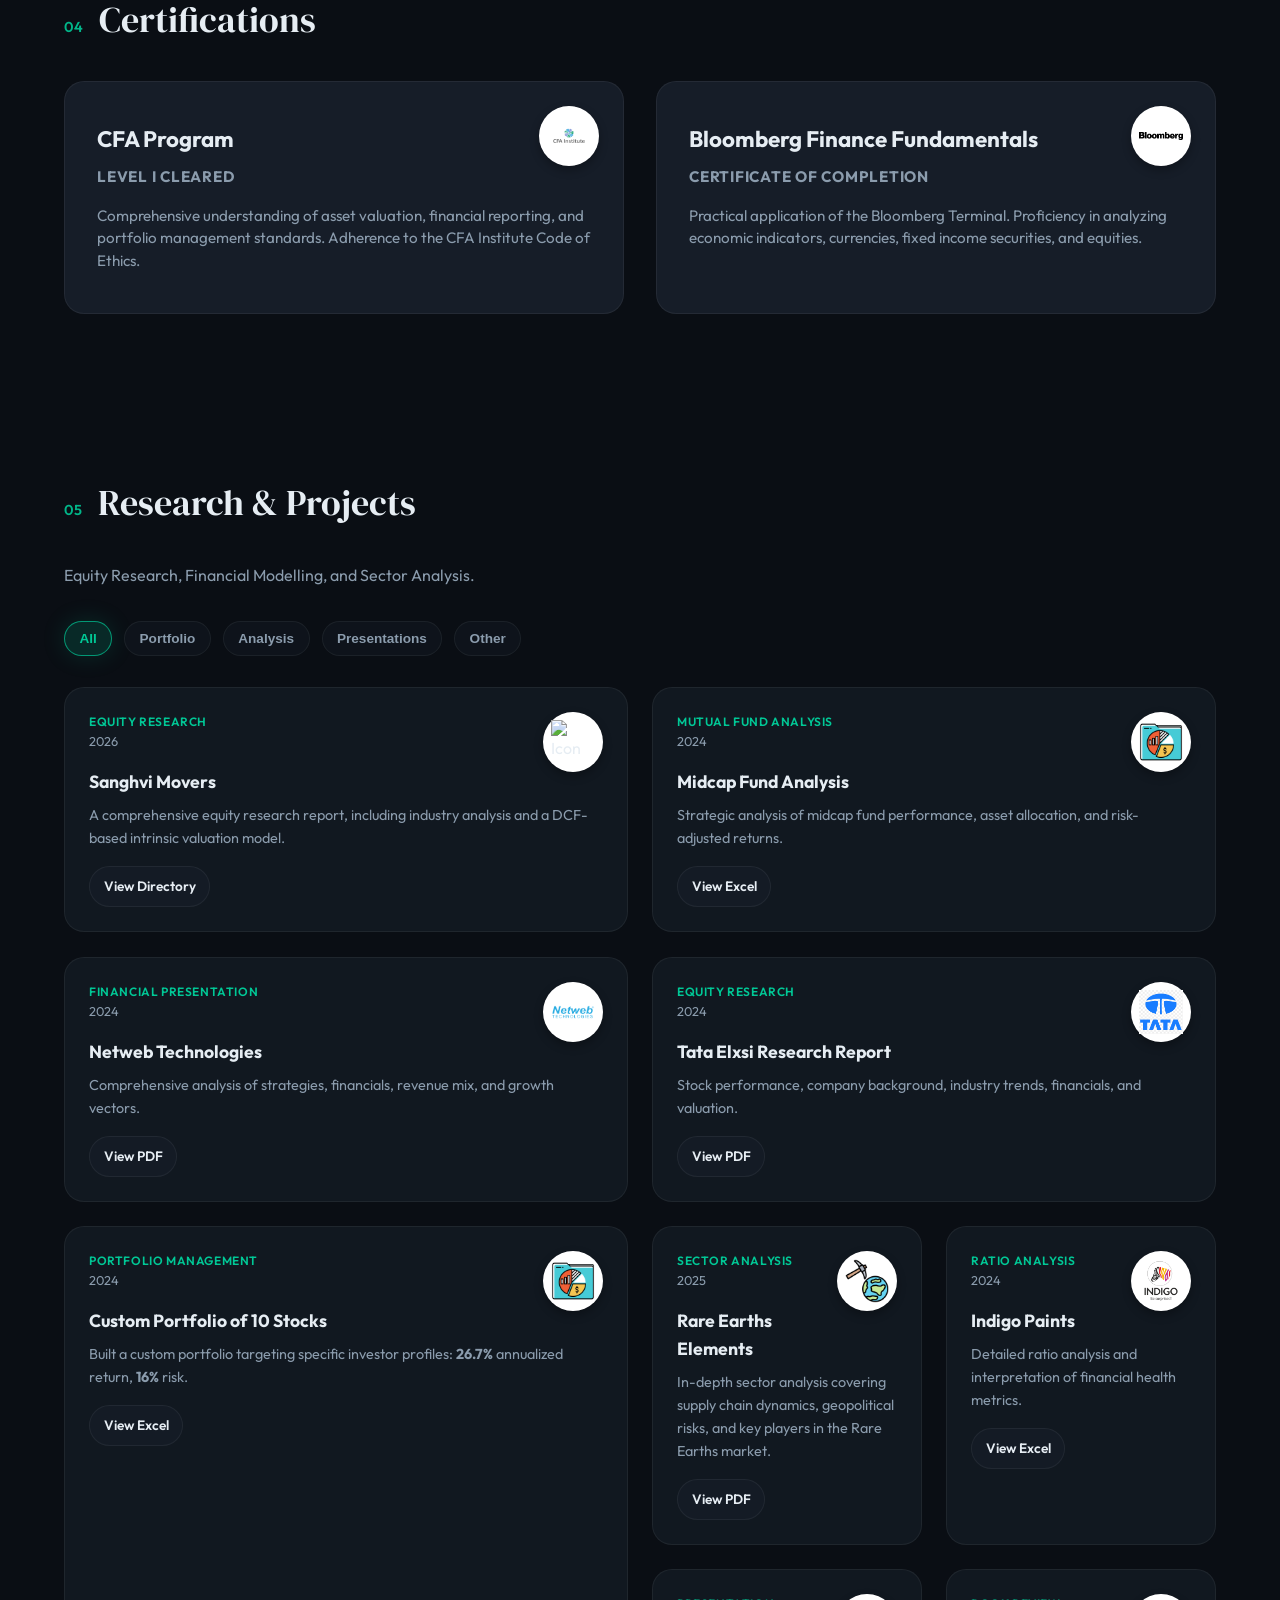
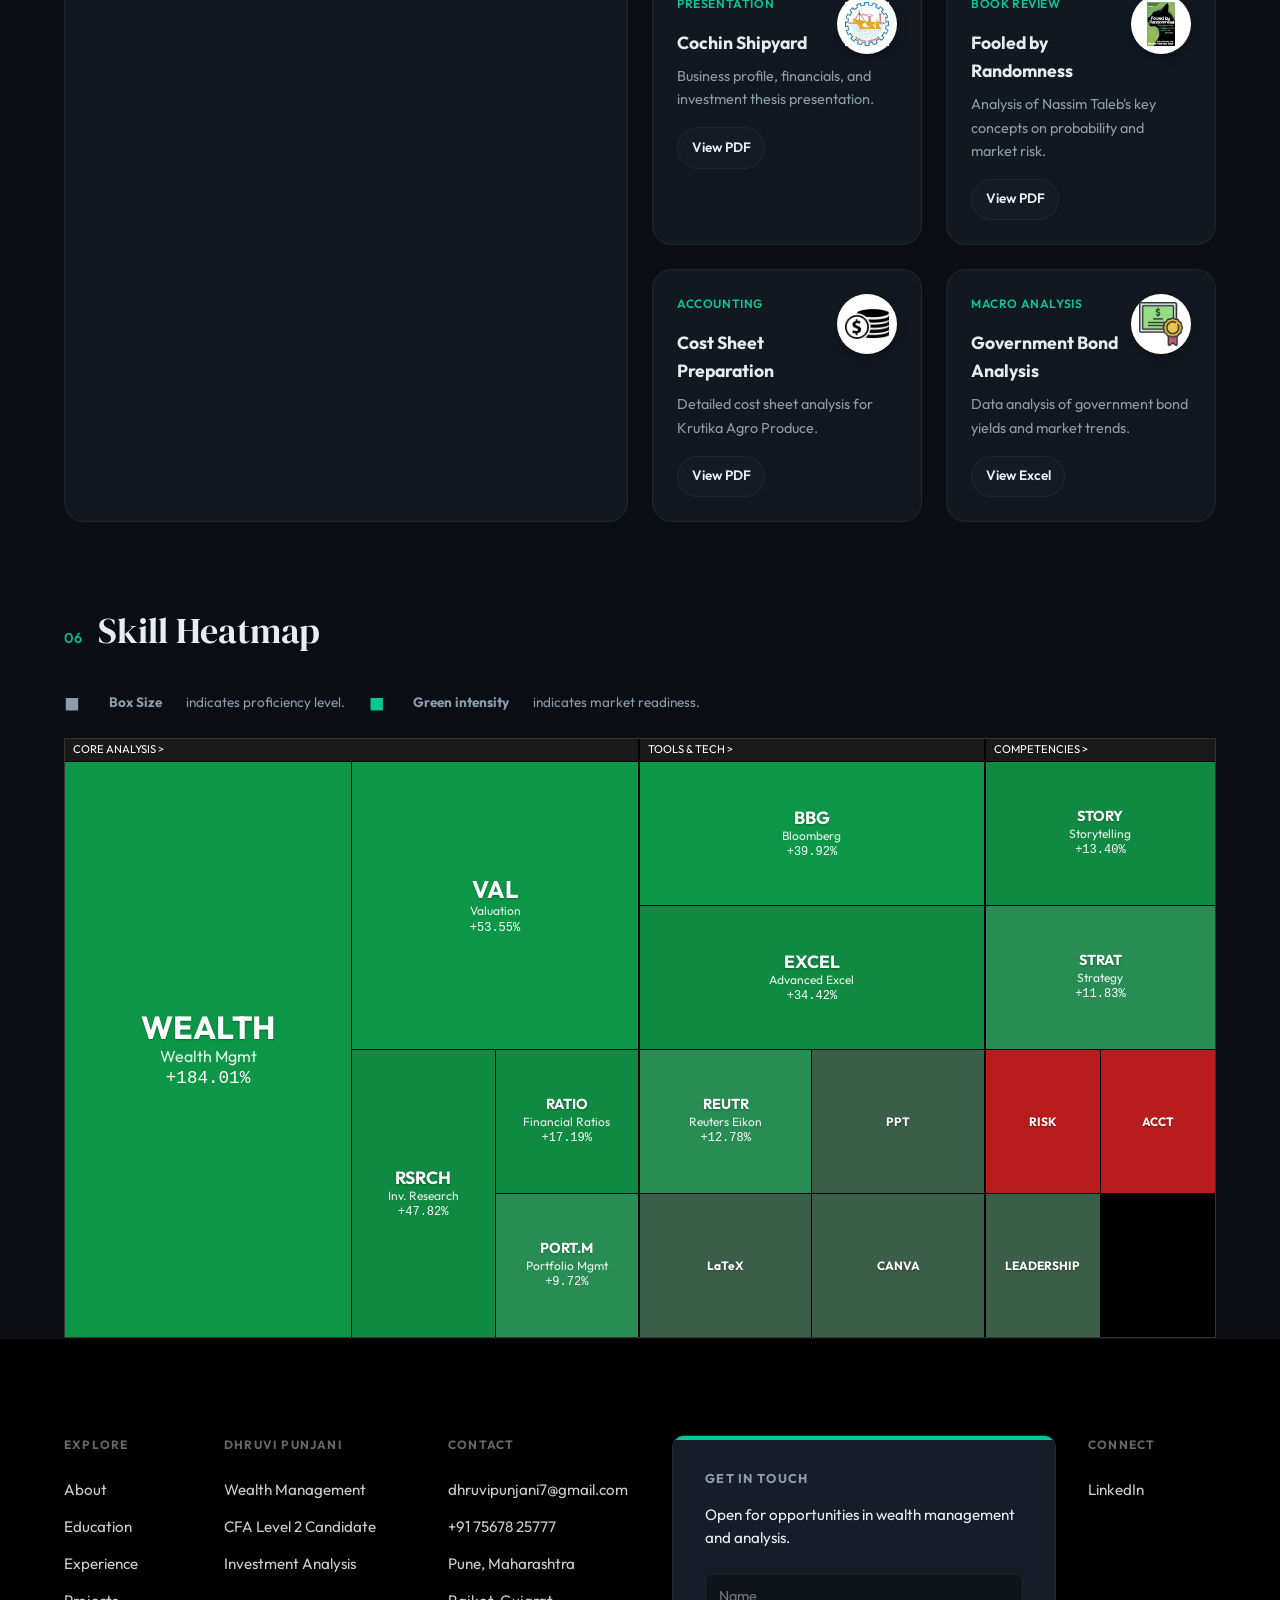
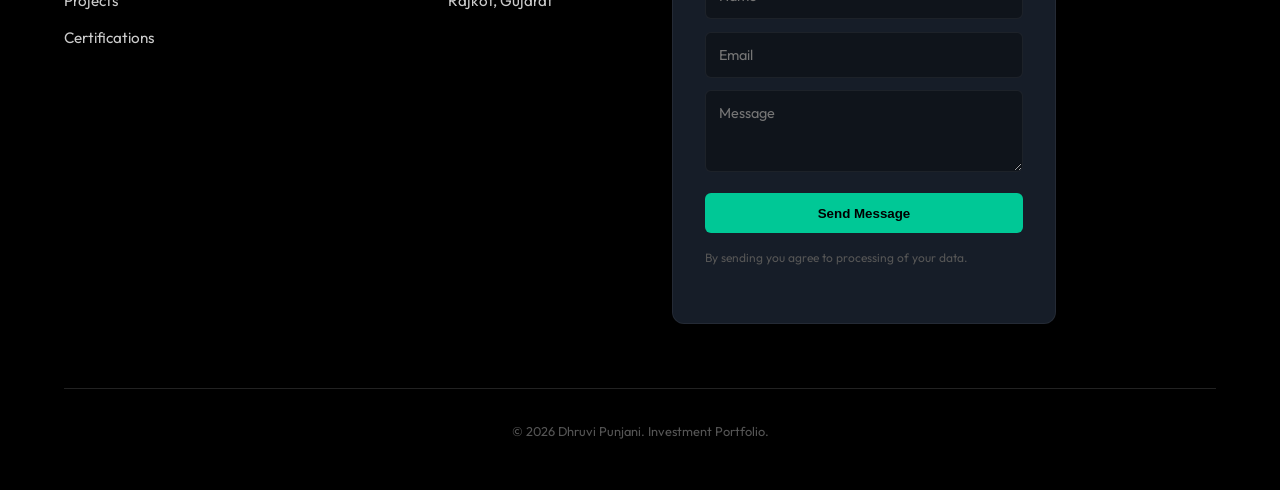
==== commit 0760aebd: "Revise project cards for equity research and analysis Updated project details for equity research an" ====
--- a/index.html
+++ b/index.html
@@ -244,6 +244,92 @@
           <article class="project-card reveal-scale delay-100" data-category="analysis">
             <div class="project-header">
               <div class="project-info">
+                <span class="project-cat">Equity Research</span>
+                <span class="project-year">2026</span>
+              </div>
+              <div class="project-logo-circle">
+                <img src="assets/sanghvi-movers-logo.jpg" alt="Icon" class="project-logo-img">
+              </div>
+            </div>
+            <h3>Sanghvi Movers</h3>
+            <p>A comprehensive equity research report, including industry analysis and a DCF-based intrinsic valuation model.</p>
+            <div class="project-actions">
+              <a class="btn btn-chip" href="https://drive.google.com/drive/folders/11ZWH0EN2TUfyTmMRQ_2Rle5Jkxa4a_1S?usp=sharing" target="_blank">View Directory</a>
+            </div>
+          </article>
+
+           <article class="project-card reveal-scale delay-100" data-category="portfolio">
+            <div class="project-header">
+              <div class="project-info">
+                <span class="project-cat">Mutual Fund Analysis</span>
+                <span class="project-year">2024</span>
+              </div>
+              <div class="project-logo-circle">
+                <img src="assets/portfolio-icon.png" alt="Icon" class="project-logo-img">
+              </div>
+            </div>
+            <h3>Midcap Fund Analysis</h3>
+            <p>Strategic analysis of midcap fund performance, asset allocation, and risk-adjusted returns.</p>
+            <div class="project-actions">
+              <a class="btn btn-chip" href="https://docs.google.com/spreadsheets/d/1lREcaVVLu3kbhWnSnVfq0tKMFte86uyy/edit?usp=sharing&ouid=103644806542517686948&rtpof=true&sd=true" target="_blank" rel="noopener">View Excel</a>
+            </div>
+          </article>
+
+           <article class="project-card reveal-scale delay-200" data-category="presentations">
+            <div class="project-header">
+              <div class="project-info">
+                <span class="project-cat">Financial Presentation</span>
+                <span class="project-year">2024</span>
+              </div>
+              <div class="project-logo-circle">
+                <img src="assets/netweb-logo.png" alt="Netweb" class="project-logo-img">
+              </div>
+            </div>
+            <h3>Netweb Technologies</h3>
+            <p>Comprehensive analysis of strategies, financials, revenue mix, and growth vectors.</p>
+            <div class="project-actions">
+              <a class="btn btn-chip" href="assets/reports/Netweb_Technologies_Presentation.pdf" target="_blank">View PDF</a>
+            </div>
+          </article>
+
+          <article class="project-card reveal-scale delay-100" data-category="analysis">
+            <div class="project-header">
+              <div class="project-info">
+                <span class="project-cat">Equity Research</span>
+                <span class="project-year">2024</span>
+              </div>
+              <div class="project-logo-circle">
+                <img src="assets/tata-logo.png" alt="Tata" class="project-logo-img">
+              </div>
+            </div>
+            <h3>Tata Elxsi Research Report</h3>
+            <p>Stock performance, company background, industry trends, financials, and valuation.</p>
+            <div class="project-actions">
+              <a class="btn btn-chip" href="assets/reports/Tata_Elxsi_Research_Report.pdf" target="_blank">View PDF</a>
+            </div>
+          </article>
+
+          <article class="project-card reveal-scale delay-200" data-category="portfolio">
+            <div class="project-header">
+              <div class="project-info">
+                <span class="project-cat">Portfolio Management</span>
+                <span class="project-year">2024</span>
+              </div>
+              <div class="project-logo-circle">
+                <img src="assets/portfolio-icon.png" alt="Icon" class="project-logo-img">
+              </div>
+            </div>
+            <h3>Custom Portfolio of 10 Stocks</h3>
+            <p>Built a custom portfolio targeting specific investor profiles: <strong>26.7%</strong> annualized return, <strong>16%</strong> risk.</p>
+            <div class="project-actions">
+              <a class="btn btn-chip" href="https://docs.google.com/spreadsheets/d/1MUAa1AyVKERxh0hztmFyvf7R6VhgqHho/edit?usp=sharing&ouid=103644806542517686948&rtpof=true&sd=true" target="_blank" rel="noopener">View Excel</a>
+            </div>
+          </article>
+          
+            <div class="projects-grid">
+          <article class="project-card reveal-scale delay-100" data-category="analysis">
+            <div class="project-header">
+              <div class="project-info">
                 <span class="project-cat">Sector Analysis</span>
                 <span class="project-year">2025</span>
               </div>
@@ -258,73 +344,9 @@
             </div>
           </article>
 
-          <article class="project-card reveal-scale delay-200" data-category="portfolio">
-            <div class="project-header">
-              <div class="project-info">
-                <span class="project-cat">Portfolio Management</span>
-                <span class="project-year">2024</span>
-              </div>
-              <div class="project-logo-circle">
-                <img src="assets/portfolio-icon.png" alt="Icon" class="project-logo-img">
-              </div>
-            </div>
-            <h3>Custom Portfolio of 10 Stocks</h3>
-            <p>Built a custom portfolio targeting specific investor profiles: <strong>26.7%</strong> annualized return, <strong>16%</strong> risk.</p>
-            <div class="project-actions">
-              <a class="btn btn-chip" href="https://docs.google.com/spreadsheets/d/1MUAa1AyVKERxh0hztmFyvf7R6VhgqHho/edit?usp=sharing&ouid=103644806542517686948&rtpof=true&sd=true" target="_blank" rel="noopener">View Excel</a>
-            </div>
-          </article>
-
-          <article class="project-card reveal-scale delay-100" data-category="portfolio">
-            <div class="project-header">
-              <div class="project-info">
-                <span class="project-cat">Mutual Fund Analysis</span>
-                <span class="project-year">2024</span>
-              </div>
-              <div class="project-logo-circle">
-                <img src="assets/portfolio-icon.png" alt="Icon" class="project-logo-img">
-              </div>
-            </div>
-            <h3>Midcap Fund Analysis</h3>
-            <p>Strategic analysis of midcap fund performance, asset allocation, and risk-adjusted returns.</p>
-            <div class="project-actions">
-              <a class="btn btn-chip" href="https://docs.google.com/spreadsheets/d/1lREcaVVLu3kbhWnSnVfq0tKMFte86uyy/edit?usp=sharing&ouid=103644806542517686948&rtpof=true&sd=true" target="_blank" rel="noopener">View Excel</a>
-            </div>
-          </article>
-
-          <article class="project-card reveal-scale delay-200" data-category="presentations">
-            <div class="project-header">
-              <div class="project-info">
-                <span class="project-cat">Financial Presentation</span>
-                <span class="project-year">2024</span>
-              </div>
-              <div class="project-logo-circle">
-                <img src="assets/netweb-logo.png" alt="Netweb" class="project-logo-img">
-              </div>
-            </div>
-            <h3>Netweb Technologies</h3>
-            <p>Comprehensive analysis of strategies, financials, revenue mix, and growth vectors.</p>
-            <div class="project-actions">
-              <a class="btn btn-chip" href="assets/reports/Netweb_Technologies_Presentation.pdf" target="_blank">View PDF</a>
-            </div>
-          </article>
-
-          <article class="project-card reveal-scale delay-100" data-category="analysis">
-            <div class="project-header">
-              <div class="project-info">
-                <span class="project-cat">Equity Research</span>
-                <span class="project-year">2024</span>
-              </div>
-              <div class="project-logo-circle">
-                <img src="assets/tata-logo.png" alt="Tata" class="project-logo-img">
-              </div>
-            </div>
-            <h3>Tata Elxsi Research Report</h3>
-            <p>Stock performance, company background, industry trends, financials, and valuation.</p>
-            <div class="project-actions">
-              <a class="btn btn-chip" href="assets/reports/Tata_Elxsi_Research_Report.pdf" target="_blank">View PDF</a>
-            </div>
-          </article>
+          
+
+          
 
           <article class="project-card reveal-scale delay-200" data-category="analysis">
             <div class="project-header">
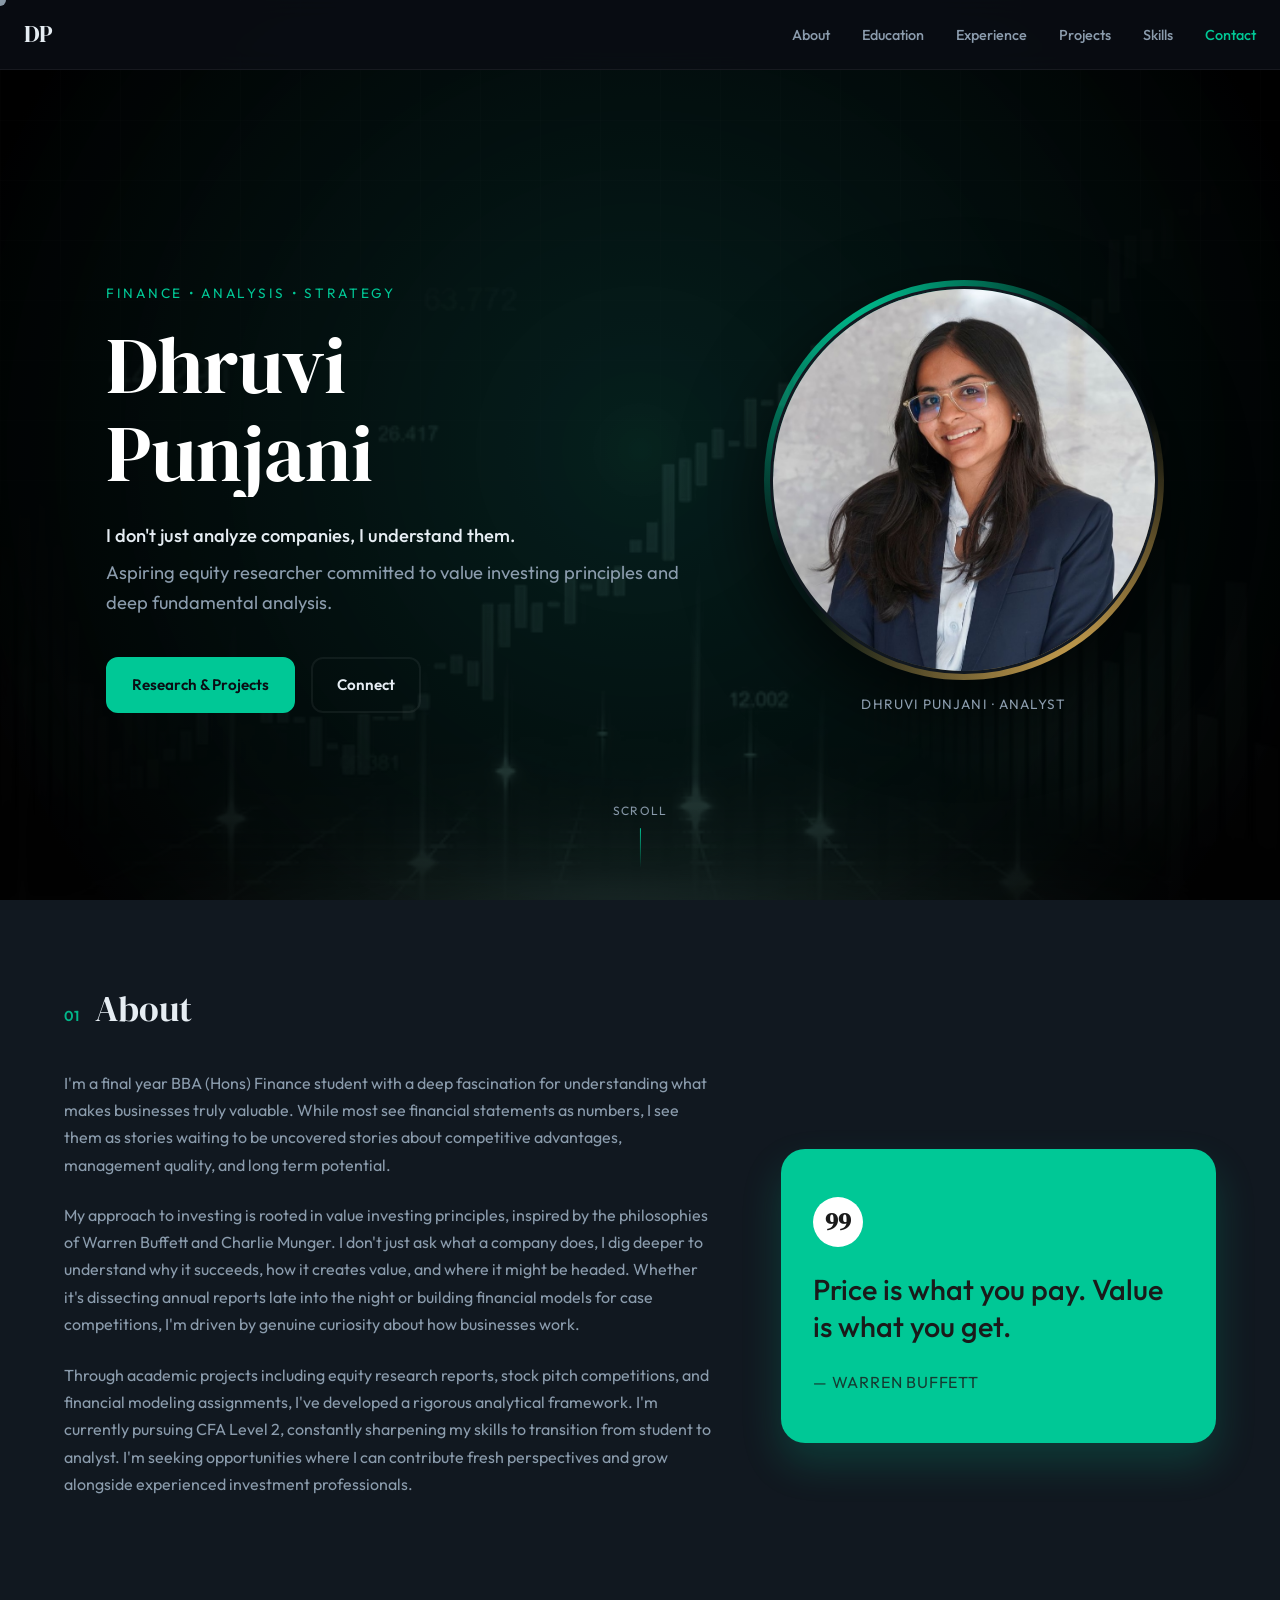
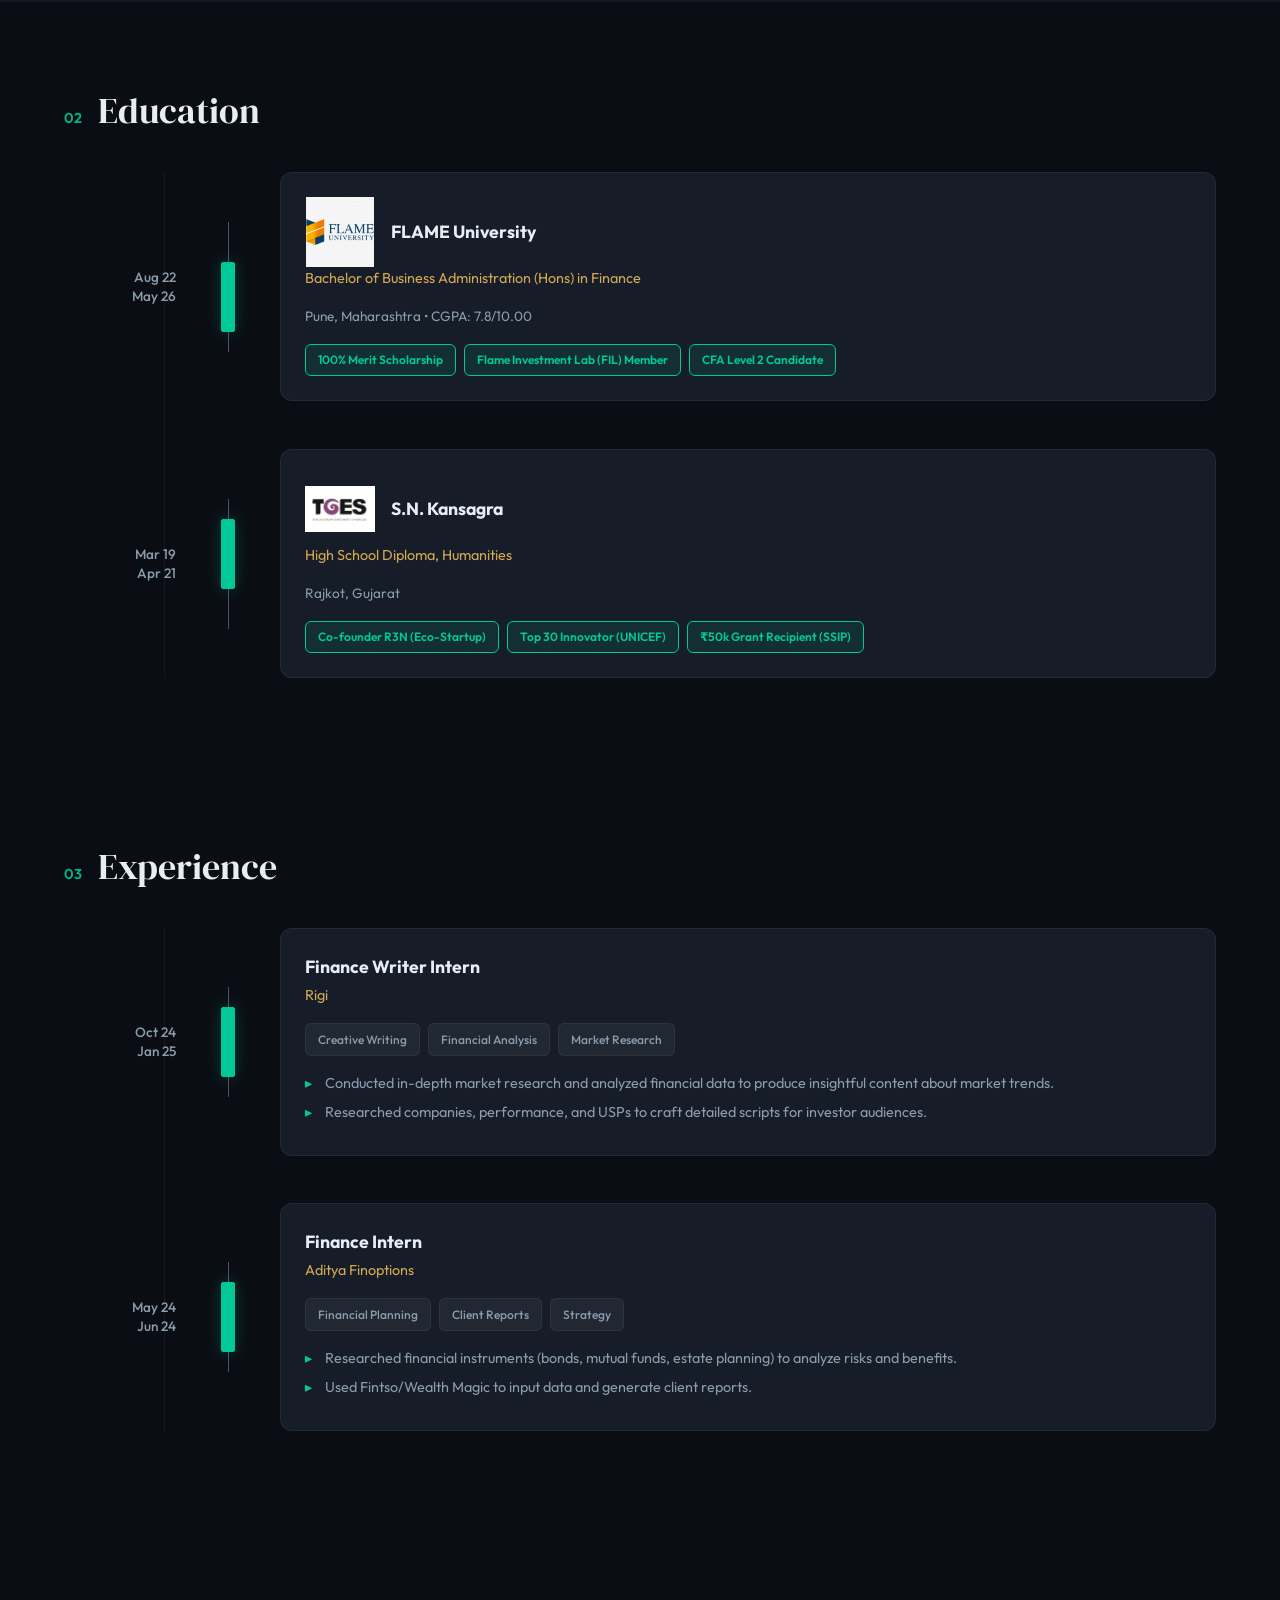
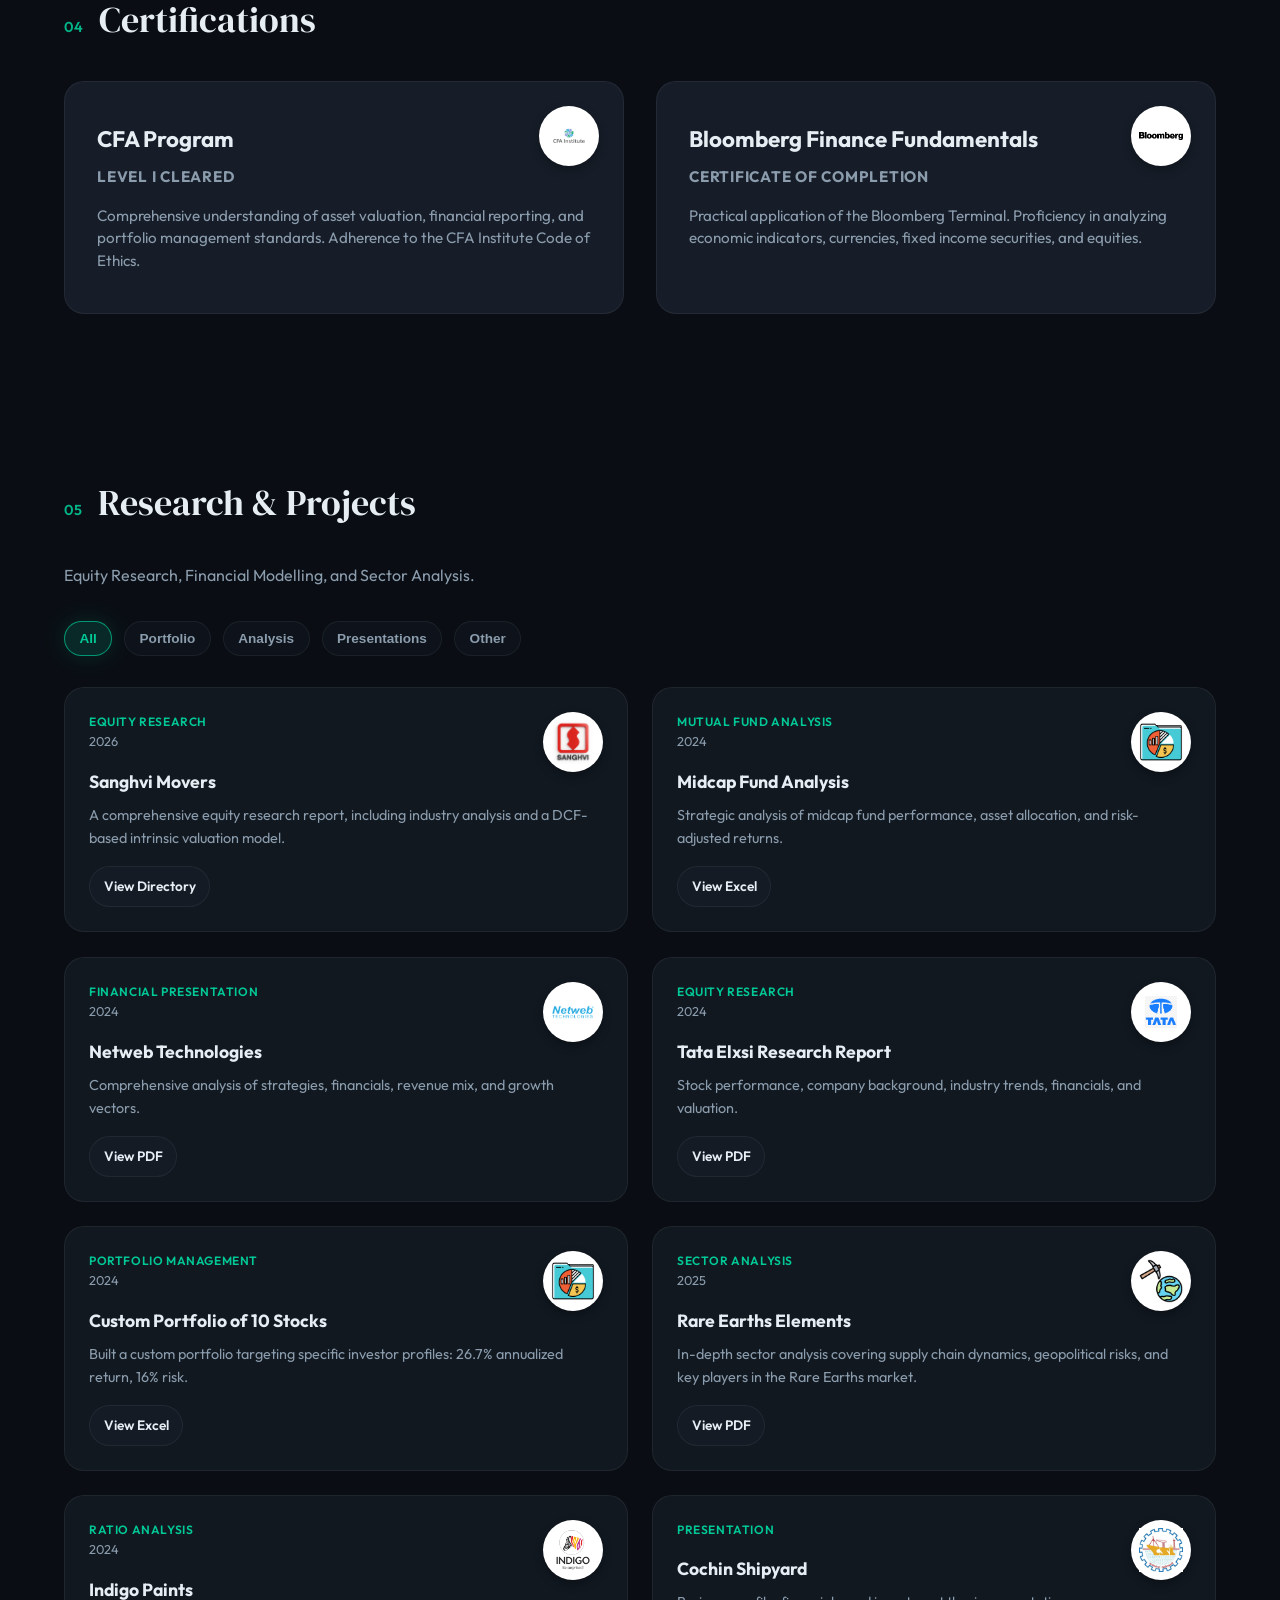
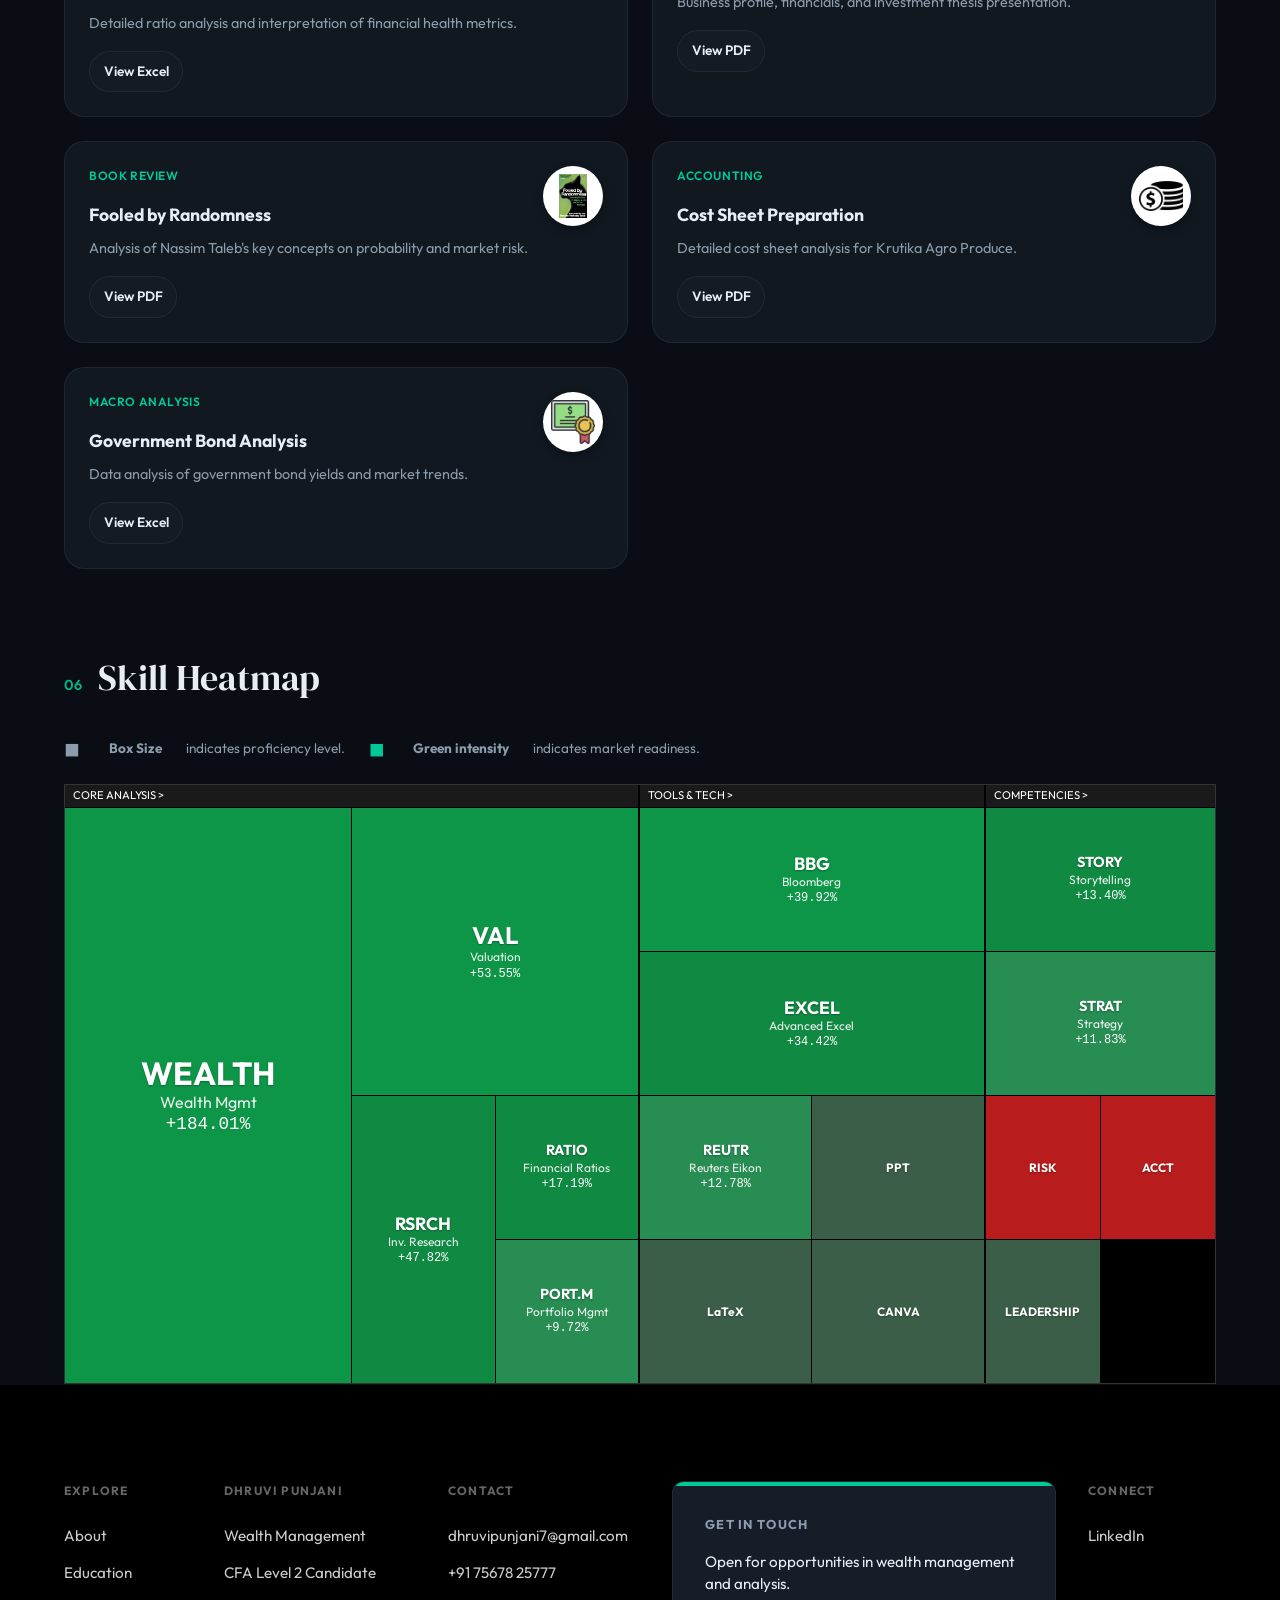
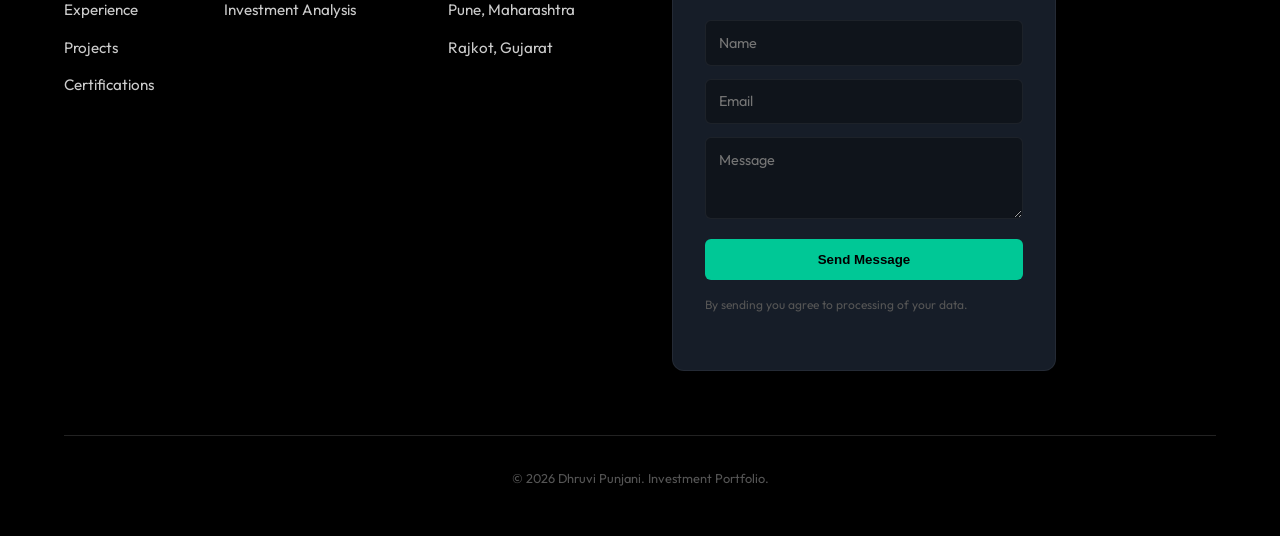
==== commit a2b68669: "Update project logos and descriptions in index.html" ====
--- a/index.html
+++ b/index.html
@@ -241,6 +241,7 @@
         </div>
 
         <div class="projects-grid">
+
           <article class="project-card reveal-scale delay-100" data-category="analysis">
             <div class="project-header">
               <div class="project-info">
@@ -248,7 +249,7 @@
                 <span class="project-year">2026</span>
               </div>
               <div class="project-logo-circle">
-                <img src="assets/sanghvi-movers-logo.jpg" alt="Icon" class="project-logo-img">
+                <img src="assets/sanghvi-movers-logo.jpg" alt="Sanghvi" class="project-logo-img">
               </div>
             </div>
             <h3>Sanghvi Movers</h3>
@@ -258,14 +259,14 @@
             </div>
           </article>
 
-           <article class="project-card reveal-scale delay-100" data-category="portfolio">
+          <article class="project-card reveal-scale delay-100" data-category="portfolio">
             <div class="project-header">
               <div class="project-info">
                 <span class="project-cat">Mutual Fund Analysis</span>
                 <span class="project-year">2024</span>
               </div>
               <div class="project-logo-circle">
-                <img src="assets/portfolio-icon.png" alt="Icon" class="project-logo-img">
+                <img src="assets/portfolio-icon.png" alt="Portfolio" class="project-logo-img">
               </div>
             </div>
             <h3>Midcap Fund Analysis</h3>
@@ -275,7 +276,7 @@
             </div>
           </article>
 
-           <article class="project-card reveal-scale delay-200" data-category="presentations">
+          <article class="project-card reveal-scale delay-200" data-category="presentations">
             <div class="project-header">
               <div class="project-info">
                 <span class="project-cat">Financial Presentation</span>
@@ -299,7 +300,7 @@
                 <span class="project-year">2024</span>
               </div>
               <div class="project-logo-circle">
-                <img src="assets/tata-logo.png" alt="Tata" class="project-logo-img">
+                <img src="assets/tata-logo.png" alt="Tata" class="project-logo-img" style="object-fit: contain; padding: 6px;">
               </div>
             </div>
             <h3>Tata Elxsi Research Report</h3>
@@ -316,17 +317,16 @@
                 <span class="project-year">2024</span>
               </div>
               <div class="project-logo-circle">
-                <img src="assets/portfolio-icon.png" alt="Icon" class="project-logo-img">
+                <img src="assets/portfolio-icon.png" alt="Portfolio" class="project-logo-img">
               </div>
             </div>
             <h3>Custom Portfolio of 10 Stocks</h3>
-            <p>Built a custom portfolio targeting specific investor profiles: <strong>26.7%</strong> annualized return, <strong>16%</strong> risk.</p>
+            <p>Built a custom portfolio targeting specific investor profiles: 26.7% annualized return, 16% risk.</p>
             <div class="project-actions">
               <a class="btn btn-chip" href="https://docs.google.com/spreadsheets/d/1MUAa1AyVKERxh0hztmFyvf7R6VhgqHho/edit?usp=sharing&ouid=103644806542517686948&rtpof=true&sd=true" target="_blank" rel="noopener">View Excel</a>
             </div>
           </article>
-          
-            <div class="projects-grid">
+
           <article class="project-card reveal-scale delay-100" data-category="analysis">
             <div class="project-header">
               <div class="project-info">
@@ -334,7 +334,7 @@
                 <span class="project-year">2025</span>
               </div>
               <div class="project-logo-circle">
-                <img src="assets/rare-earths-icon.png" alt="Icon" class="project-logo-img">
+                <img src="assets/rare-earths-icon.png" alt="Rare Earths" class="project-logo-img">
               </div>
             </div>
             <h3>Rare Earths Elements</h3>
@@ -344,10 +344,6 @@
             </div>
           </article>
 
-          
-
-          
-
           <article class="project-card reveal-scale delay-200" data-category="analysis">
             <div class="project-header">
               <div class="project-info">
@@ -428,6 +424,7 @@
               <a class="btn btn-chip" href="https://docs.google.com/spreadsheets/d/1k-428kLKNv0OCfzagT_Jo34Ksg39KDAT00WFEFPn9cU/edit?usp=sharing" target="_blank" rel="noopener">View Excel</a>
             </div>
           </article>
+
         </div>
       </div>
     </section>
@@ -593,7 +590,6 @@
             <h4 class="footer-heading">CONNECT</h4>
             <ul class="footer-links">
               <li><a href="https://www.linkedin.com/in/dpunjani" target="_blank" rel="noopener">LinkedIn</a></li>
-              
             </ul>
           </div>
         </div>
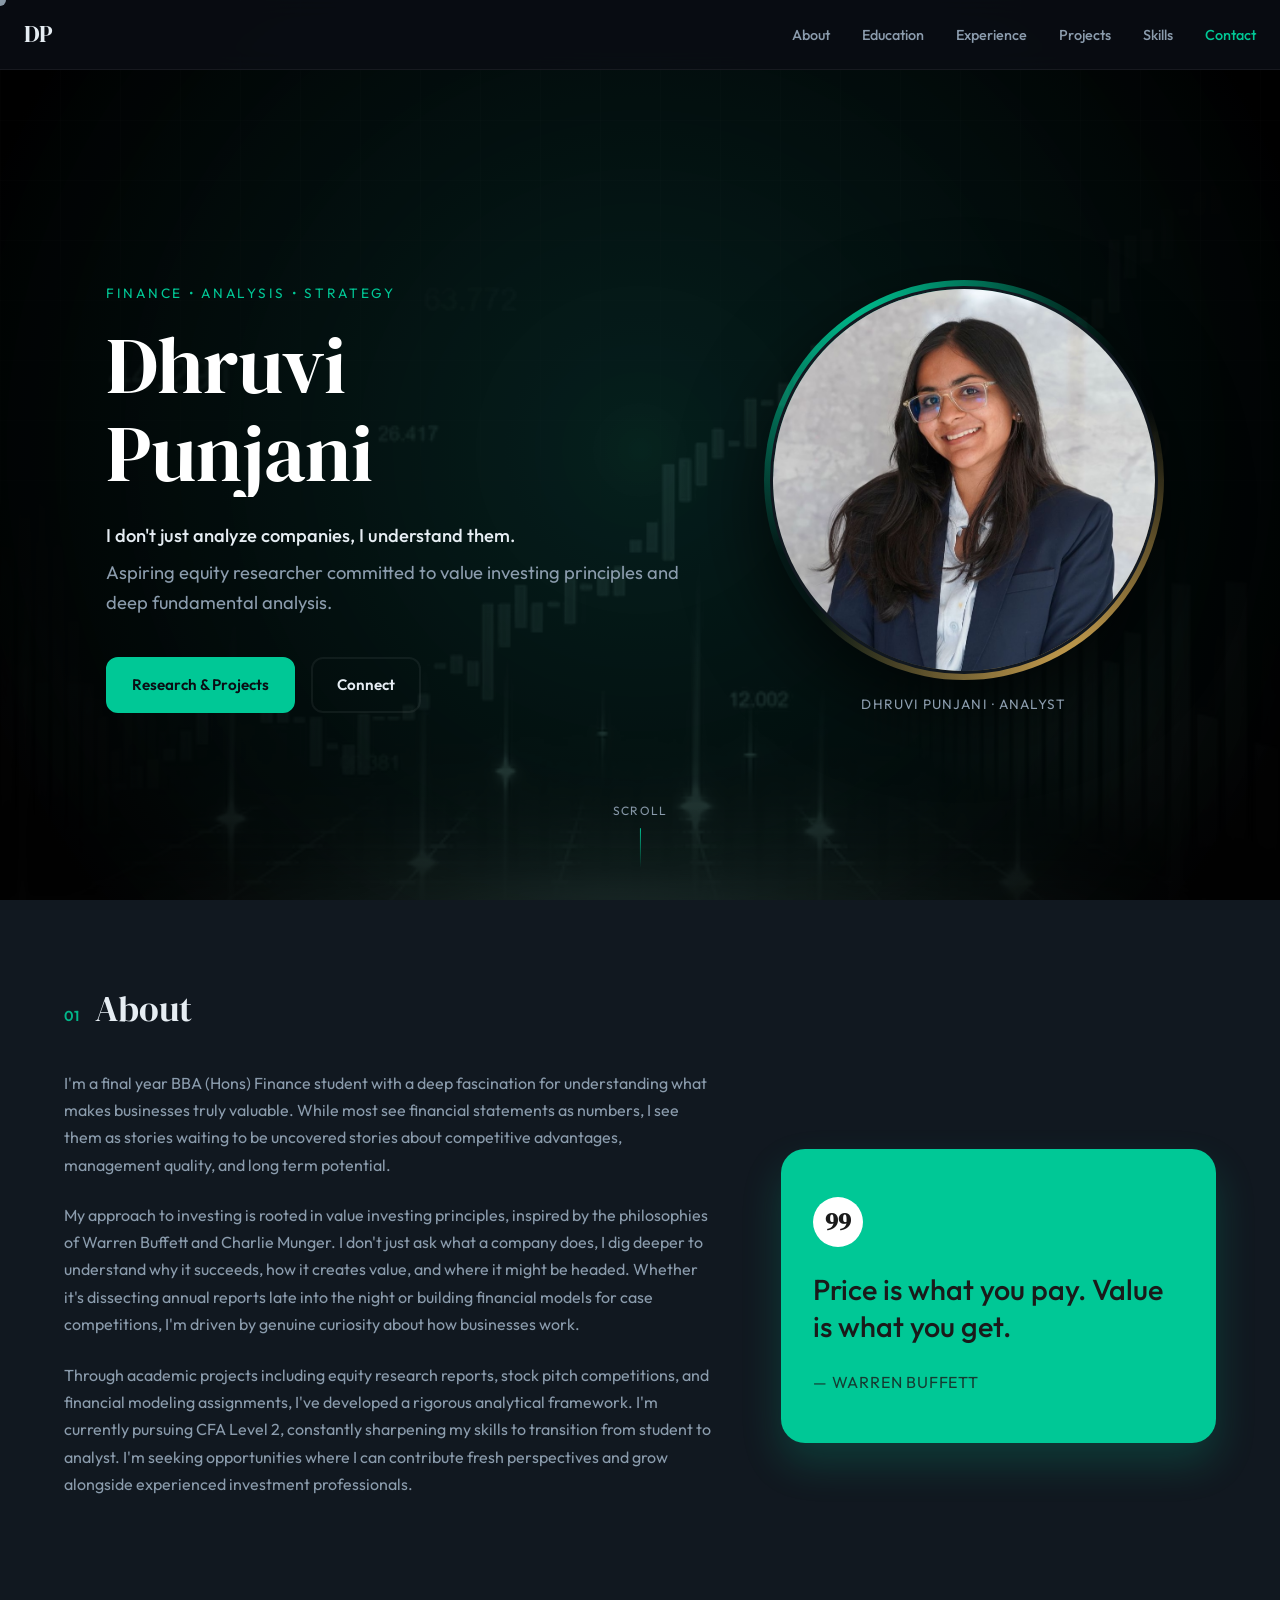
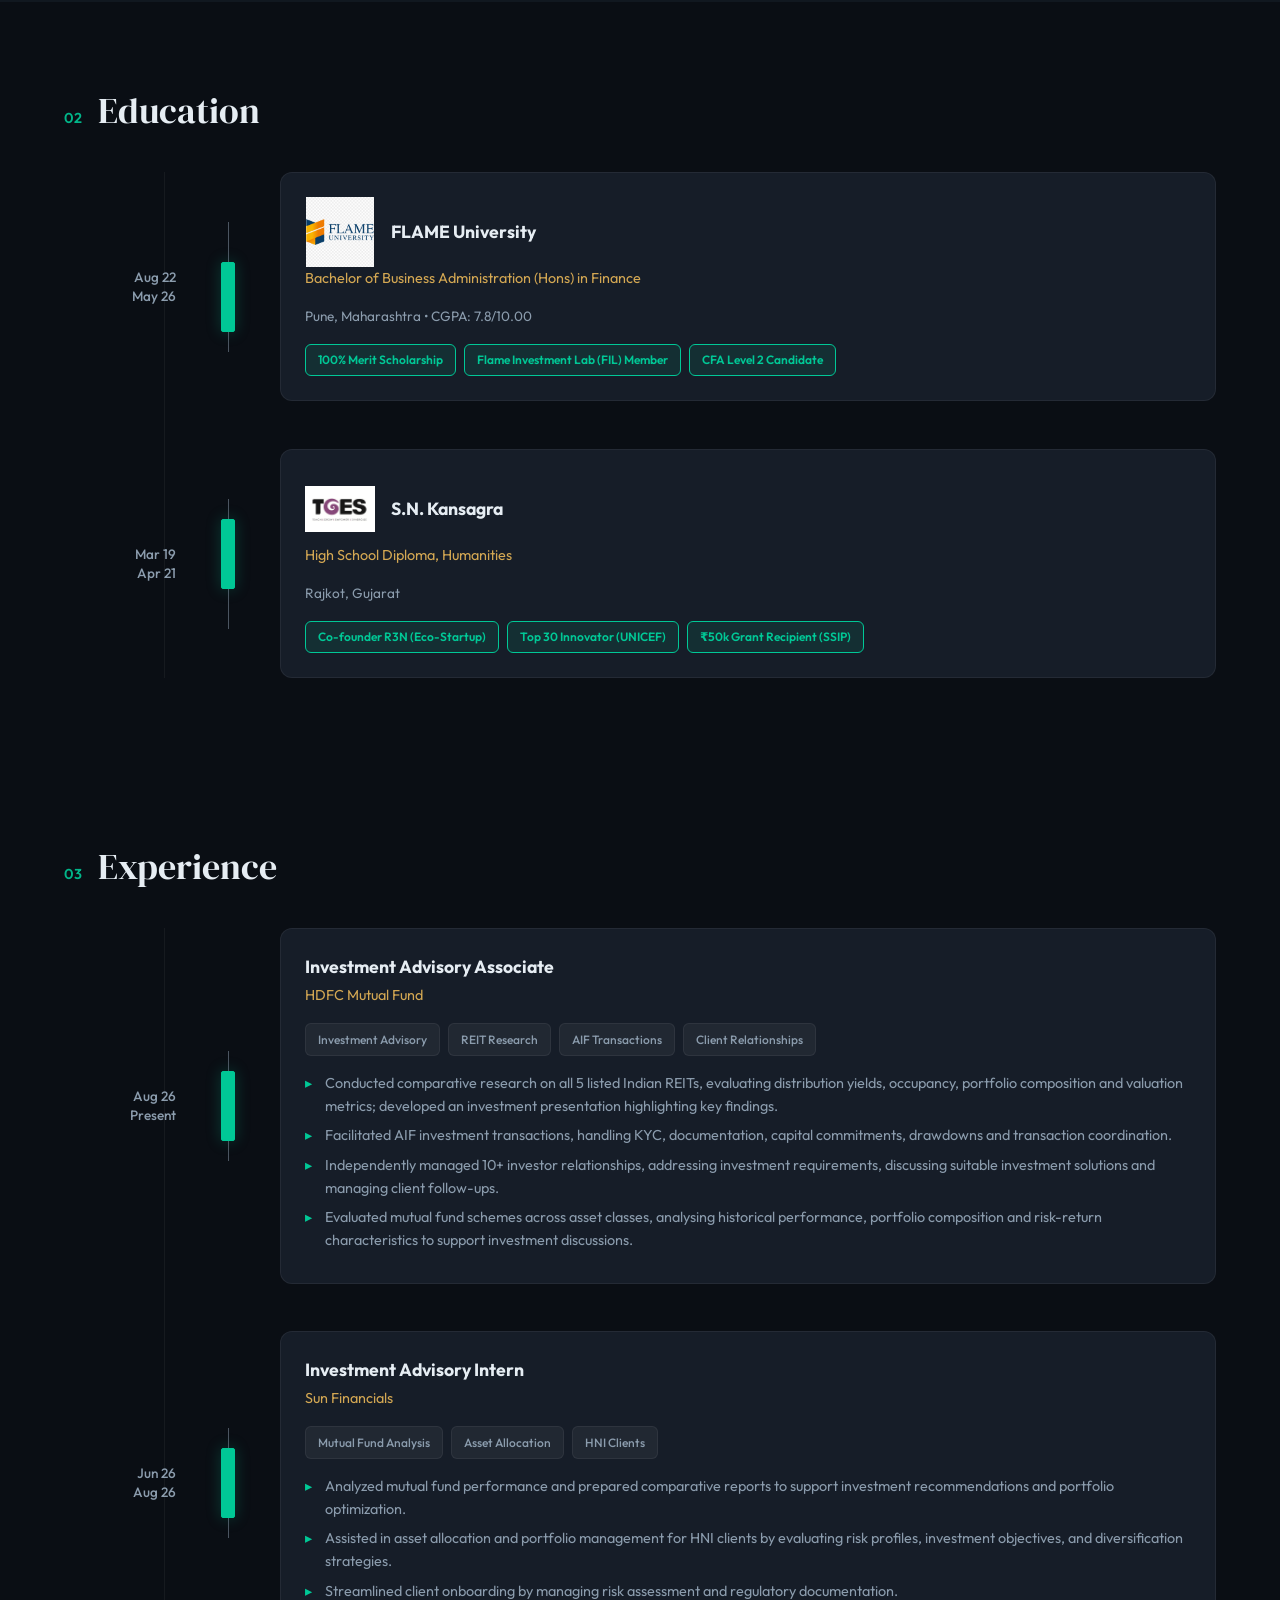
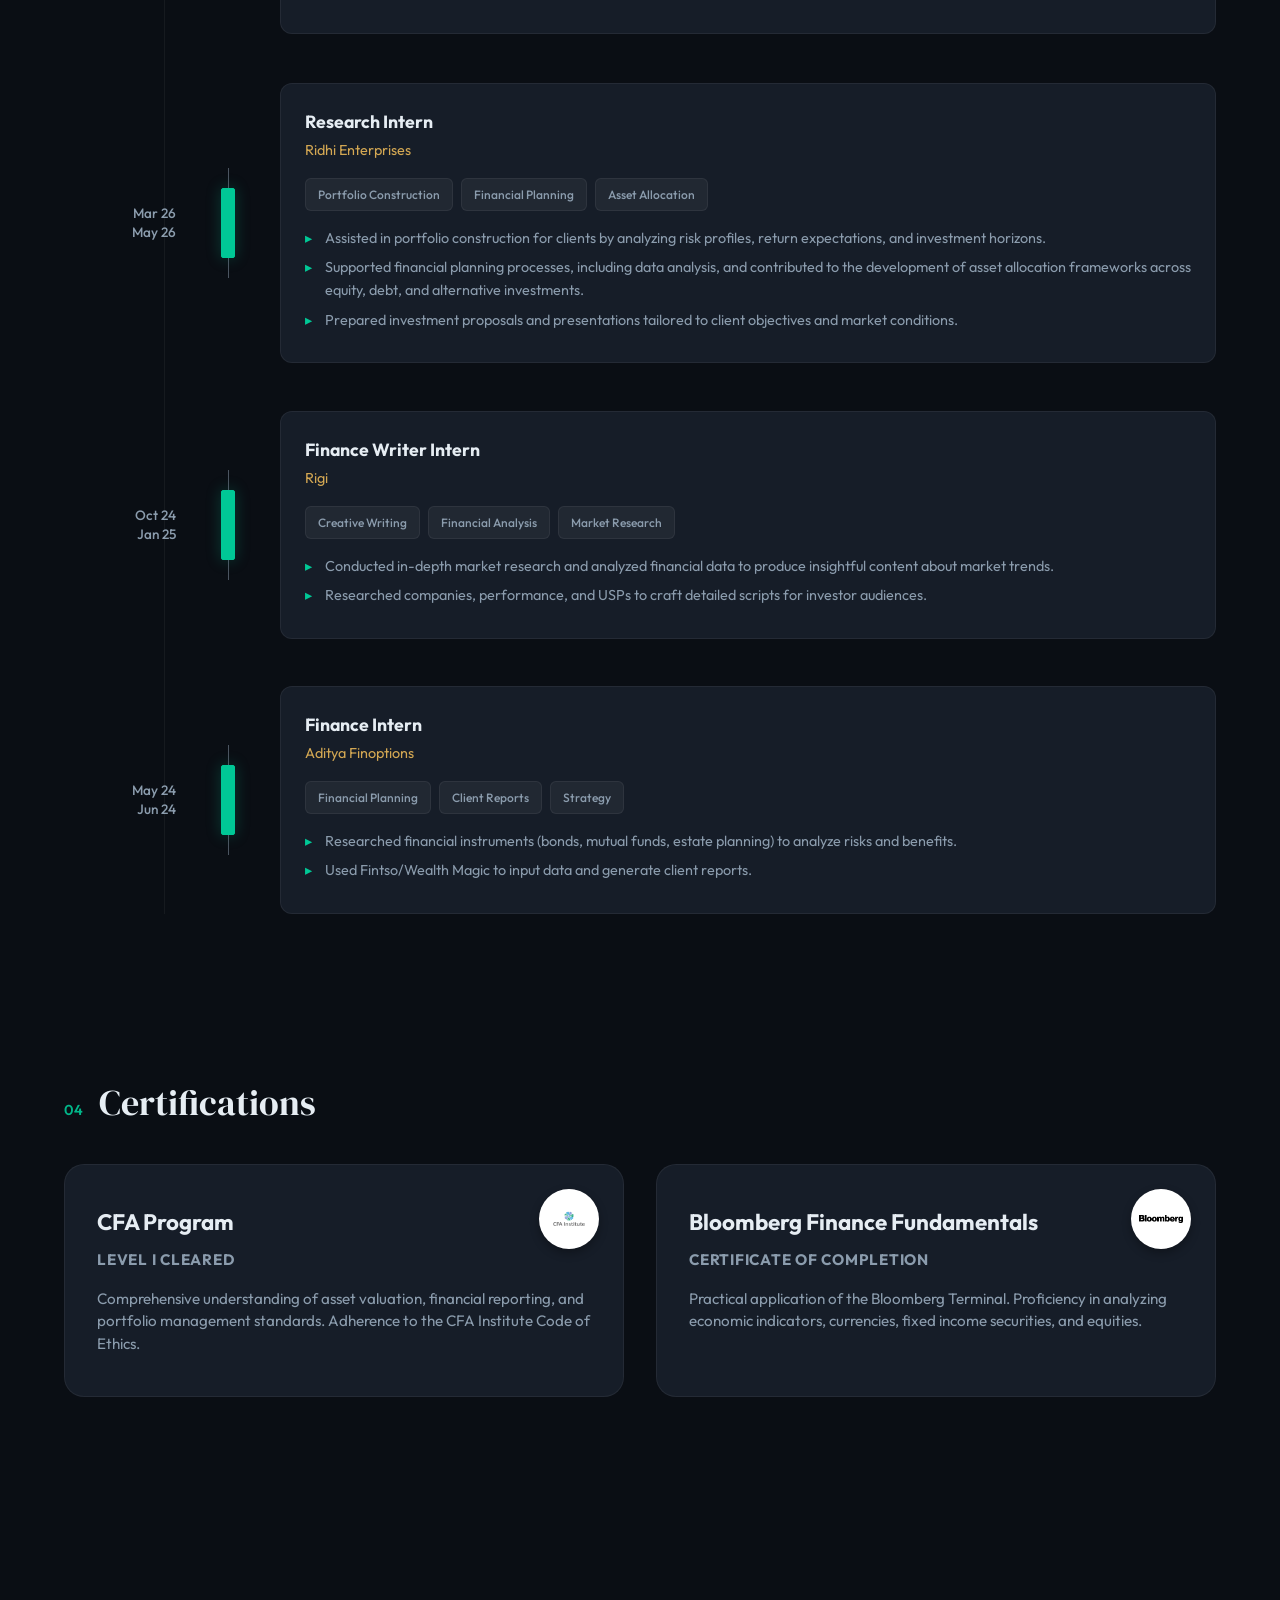
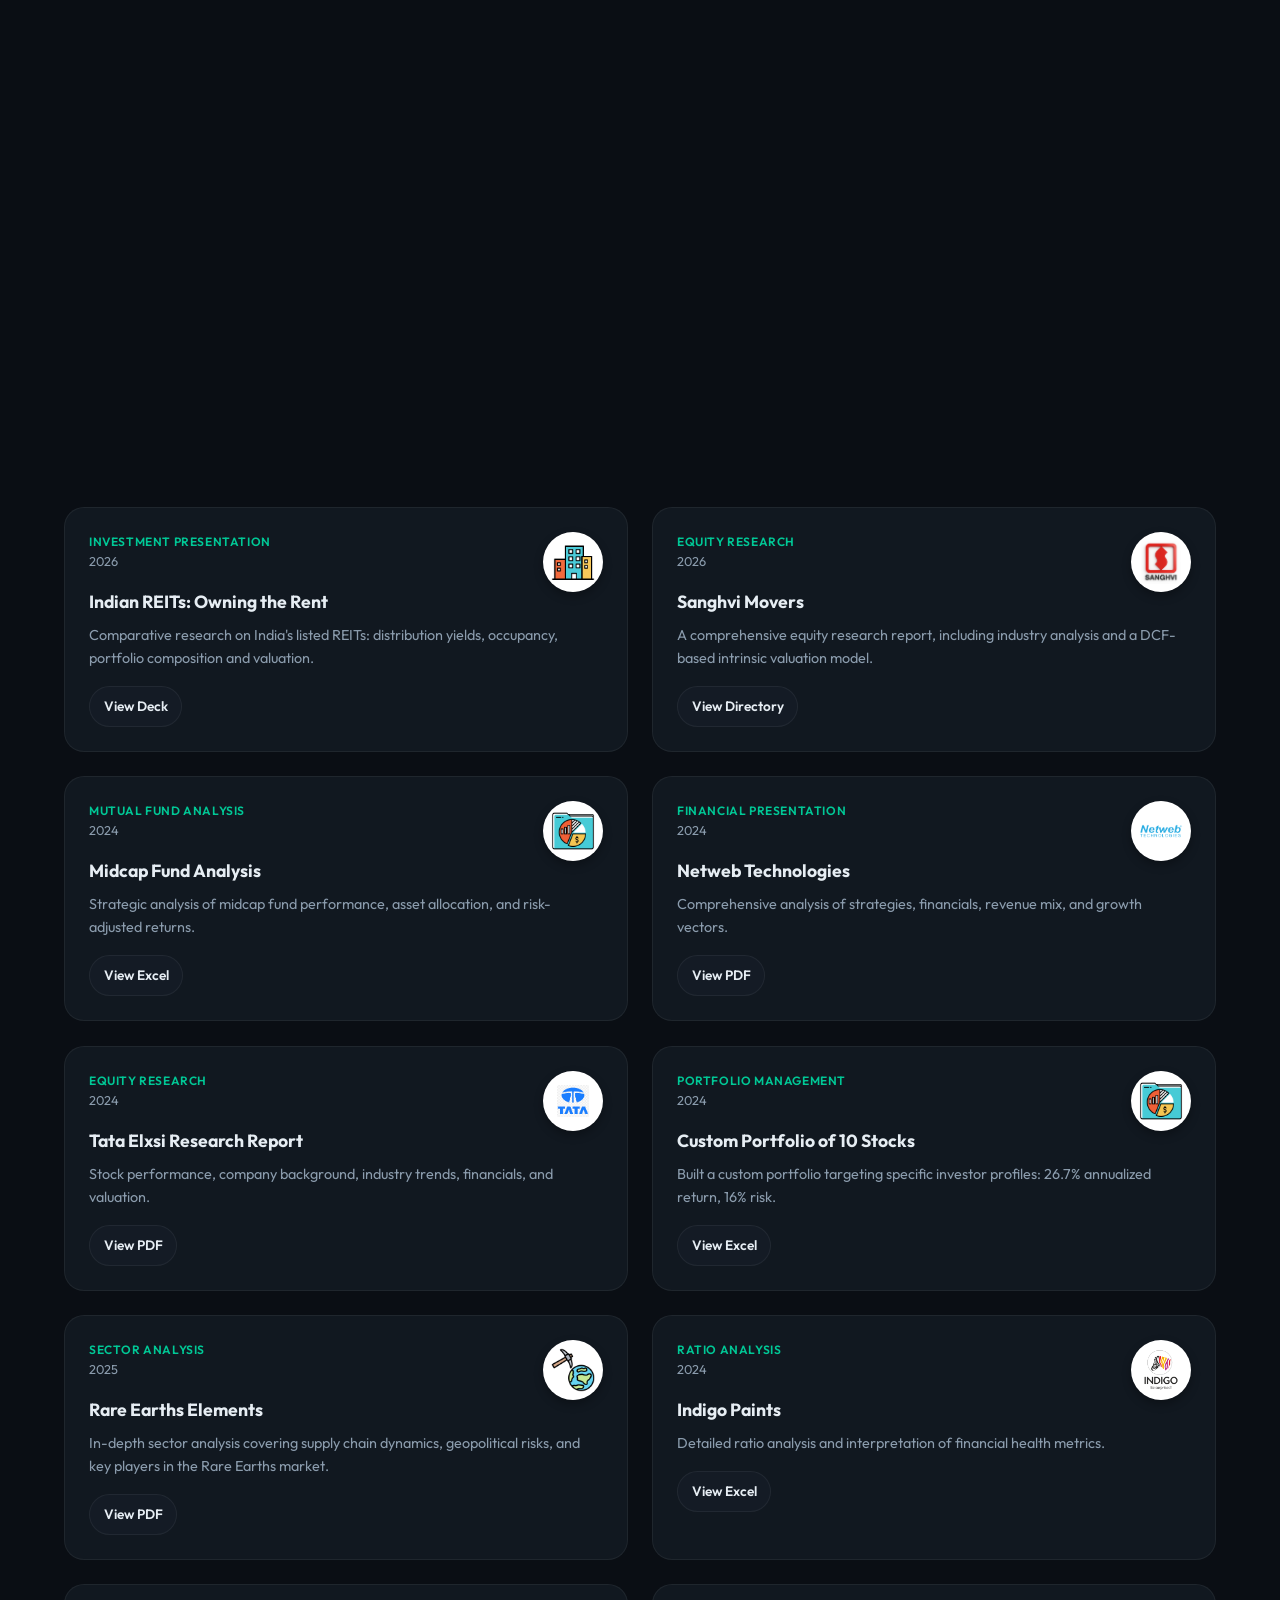
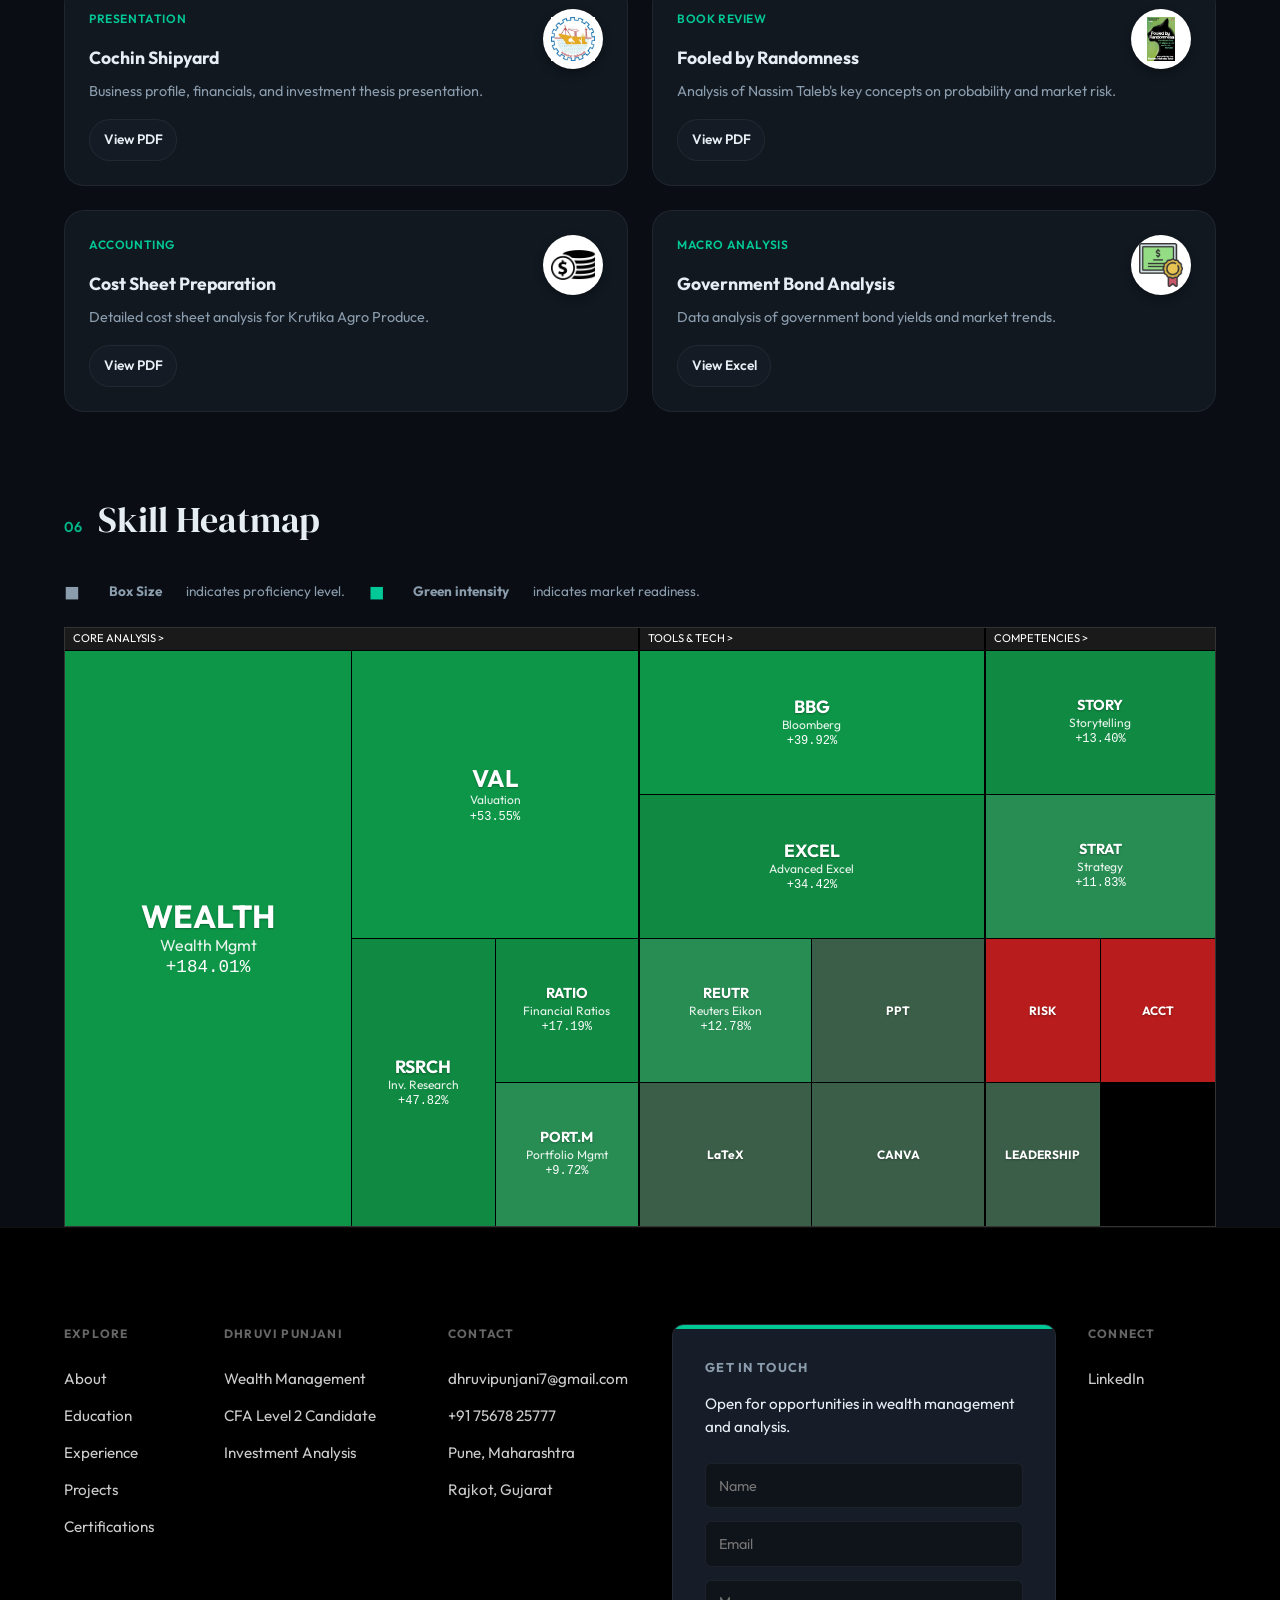
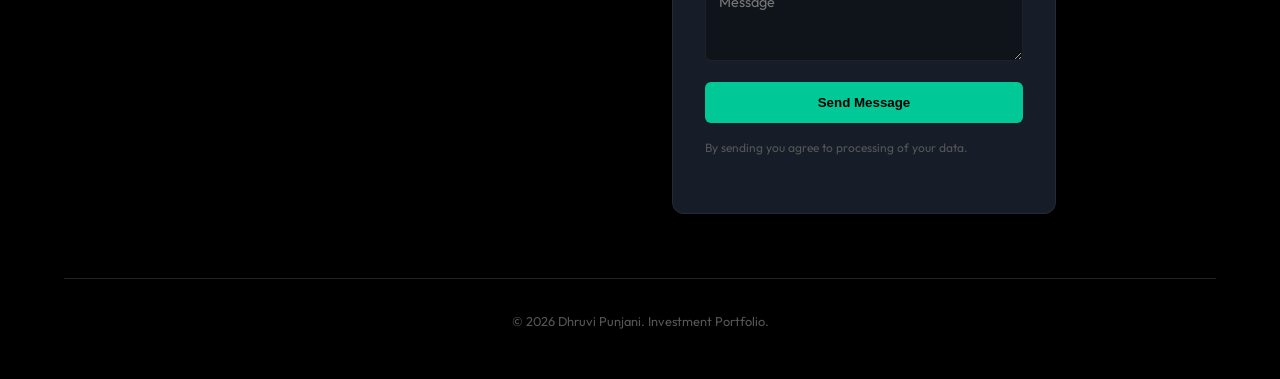
==== commit 044a5a48: "Add new experience, NISM certifications and REITs project - Experience: HDFC Mutual Fund, Sun Financ" ====
--- a/index.html
+++ b/index.html
@@ -153,6 +153,77 @@
         
         <div class="candle-timeline">
           <div class="candle-item reveal-right delay-100">
+            <div class="candle-date">Aug 26<br>Present</div>
+            <div class="candle-visual">
+              <div class="candle-wick top"></div>
+              <div class="candle-body bullish-lg"></div>
+              <div class="candle-wick bottom"></div>
+            </div>
+            <div class="candle-content">
+              <h3>Investment Advisory Associate</h3>
+              <p class="company">HDFC Mutual Fund</p>
+              <div class="exp-tags">
+                <span>Investment Advisory</span>
+                <span>REIT Research</span>
+                <span>AIF Transactions</span>
+                <span>Client Relationships</span>
+              </div>
+              <ul>
+                <li>Conducted comparative research on all 5 listed Indian REITs, evaluating distribution yields, occupancy, portfolio composition and valuation metrics; developed an investment presentation highlighting key findings.</li>
+                <li>Facilitated AIF investment transactions, handling KYC, documentation, capital commitments, drawdowns and transaction coordination.</li>
+                <li>Independently managed 10+ investor relationships, addressing investment requirements, discussing suitable investment solutions and managing client follow-ups.</li>
+                <li>Evaluated mutual fund schemes across asset classes, analysing historical performance, portfolio composition and risk-return characteristics to support investment discussions.</li>
+              </ul>
+            </div>
+          </div>
+
+          <div class="candle-item reveal-right delay-100">
+            <div class="candle-date">Jun 26<br>Aug 26</div>
+            <div class="candle-visual">
+              <div class="candle-wick top"></div>
+              <div class="candle-body bullish-lg"></div>
+              <div class="candle-wick bottom"></div>
+            </div>
+            <div class="candle-content">
+              <h3>Investment Advisory Intern</h3>
+              <p class="company">Sun Financials</p>
+              <div class="exp-tags">
+                <span>Mutual Fund Analysis</span>
+                <span>Asset Allocation</span>
+                <span>HNI Clients</span>
+              </div>
+              <ul>
+                <li>Analyzed mutual fund performance and prepared comparative reports to support investment recommendations and portfolio optimization.</li>
+                <li>Assisted in asset allocation and portfolio management for HNI clients by evaluating risk profiles, investment objectives, and diversification strategies.</li>
+                <li>Streamlined client onboarding by managing risk assessment and regulatory documentation.</li>
+              </ul>
+            </div>
+          </div>
+
+          <div class="candle-item reveal-right delay-100">
+            <div class="candle-date">Mar 26<br>May 26</div>
+            <div class="candle-visual">
+              <div class="candle-wick top"></div>
+              <div class="candle-body bullish-lg"></div>
+              <div class="candle-wick bottom"></div>
+            </div>
+            <div class="candle-content">
+              <h3>Research Intern</h3>
+              <p class="company">Ridhi Enterprises</p>
+              <div class="exp-tags">
+                <span>Portfolio Construction</span>
+                <span>Financial Planning</span>
+                <span>Asset Allocation</span>
+              </div>
+              <ul>
+                <li>Assisted in portfolio construction for clients by analyzing risk profiles, return expectations, and investment horizons.</li>
+                <li>Supported financial planning processes, including data analysis, and contributed to the development of asset allocation frameworks across equity, debt, and alternative investments.</li>
+                <li>Prepared investment proposals and presentations tailored to client objectives and market conditions.</li>
+              </ul>
+            </div>
+          </div>
+
+          <div class="candle-item reveal-right delay-100">
             <div class="candle-date">Oct 24<br>Jan 25</div>
             <div class="candle-visual">
               <div class="candle-wick top"></div>
@@ -223,6 +294,24 @@
             <p>Practical application of the Bloomberg Terminal. Proficiency in analyzing economic indicators, currencies, fixed income securities, and equities.</p>
           </a>
 
+          <a href="assets/reports/NISM_V-A_Mutual_Fund_Distributors.pdf" target="_blank" rel="noopener" class="cert-card-normal cert-card-wide reveal-scale delay-300">
+            <div class="cert-logo-circle cert-logo-wide">
+              <img src="assets/nism-logo.png" alt="NISM - National Institute of Securities Markets" loading="lazy">
+            </div>
+            <h3>NISM Series V-A: Mutual Fund Distributors</h3>
+            <p class="cert-subtitle">Cleared · Aug 2026</p>
+            <p>Certification Examination required under the SEBI (Certification of Associated Persons in the Securities Markets) Regulations, 2007, qualifying to distribute mutual fund products.</p>
+          </a>
+
+          <a href="assets/reports/NISM_V-D_Specialized_Investment_Fund_Distributors.pdf" target="_blank" rel="noopener" class="cert-card-normal cert-card-wide reveal-scale delay-400">
+            <div class="cert-logo-circle cert-logo-wide">
+              <img src="assets/nism-logo.png" alt="NISM - National Institute of Securities Markets" loading="lazy">
+            </div>
+            <h3>NISM Series V-D: Specialized Investment Fund Distributors</h3>
+            <p class="cert-subtitle">Cleared · Oct 2026</p>
+            <p>Certification Examination required under the SEBI (Certification of Associated Persons in the Securities Markets) Regulations, 2007, covering distribution of Specialized Investment Funds.</p>
+          </a>
+
         </div>
       </div>
     </section>
@@ -241,6 +330,23 @@
         </div>
 
         <div class="projects-grid">
+
+          <article class="project-card reveal-scale delay-100" data-category="presentations">
+            <div class="project-header">
+              <div class="project-info">
+                <span class="project-cat">Investment Presentation</span>
+                <span class="project-year">2026</span>
+              </div>
+              <div class="project-logo-circle">
+                <img src="assets/reit-icon.png" alt="REITs" class="project-logo-img">
+              </div>
+            </div>
+            <h3>Indian REITs: Owning the Rent</h3>
+            <p>Comparative research on India's listed REITs: distribution yields, occupancy, portfolio composition and valuation.</p>
+            <div class="project-actions">
+              <a class="btn btn-chip" href="assets/reports/Indian_REITs_Deck.html" target="_blank" rel="noopener">View Deck</a>
+            </div>
+          </article>
 
           <article class="project-card reveal-scale delay-100" data-category="analysis">
             <div class="project-header">
--- a/styles.css
+++ b/styles.css
@@ -248,7 +248,7 @@
 .certifications { padding: 5rem 0; }
 .cert-normal-grid {
   display: grid;
-  grid-template-columns: repeat(auto-fit, minmax(300px, 1fr));
+  grid-template-columns: repeat(auto-fit, minmax(min(100%, 420px), 1fr));
   gap: 2rem;
   margin-top: 2rem;
 }
@@ -284,6 +284,14 @@
   z-index: 5;
 }
 .cert-logo-circle img { width: 100%; height: 100%; object-fit: contain; }
+
+/* Wide logo variant (e.g. NISM) */
+.cert-logo-circle.cert-logo-wide { width: 190px; height: 52px; border-radius: 14px; padding: 8px 12px; }
+.cert-card-normal.cert-card-wide h3 { padding-right: 210px; }
+@media (max-width: 700px) {
+  .cert-logo-circle.cert-logo-wide { position: static; margin-bottom: 1.25rem; }
+  .cert-card-normal.cert-card-wide h3 { padding-right: 0; }
+}
 
 .cert-card-normal h3 { font-size: 1.4rem; color: var(--text); margin-bottom: 0.5rem; padding-right: 80px; }
 .cert-subtitle { font-size: 0.85rem; text-transform: uppercase; letter-spacing: 0.05em; color: var(--gold); margin-bottom: 1rem; font-weight: 700; }
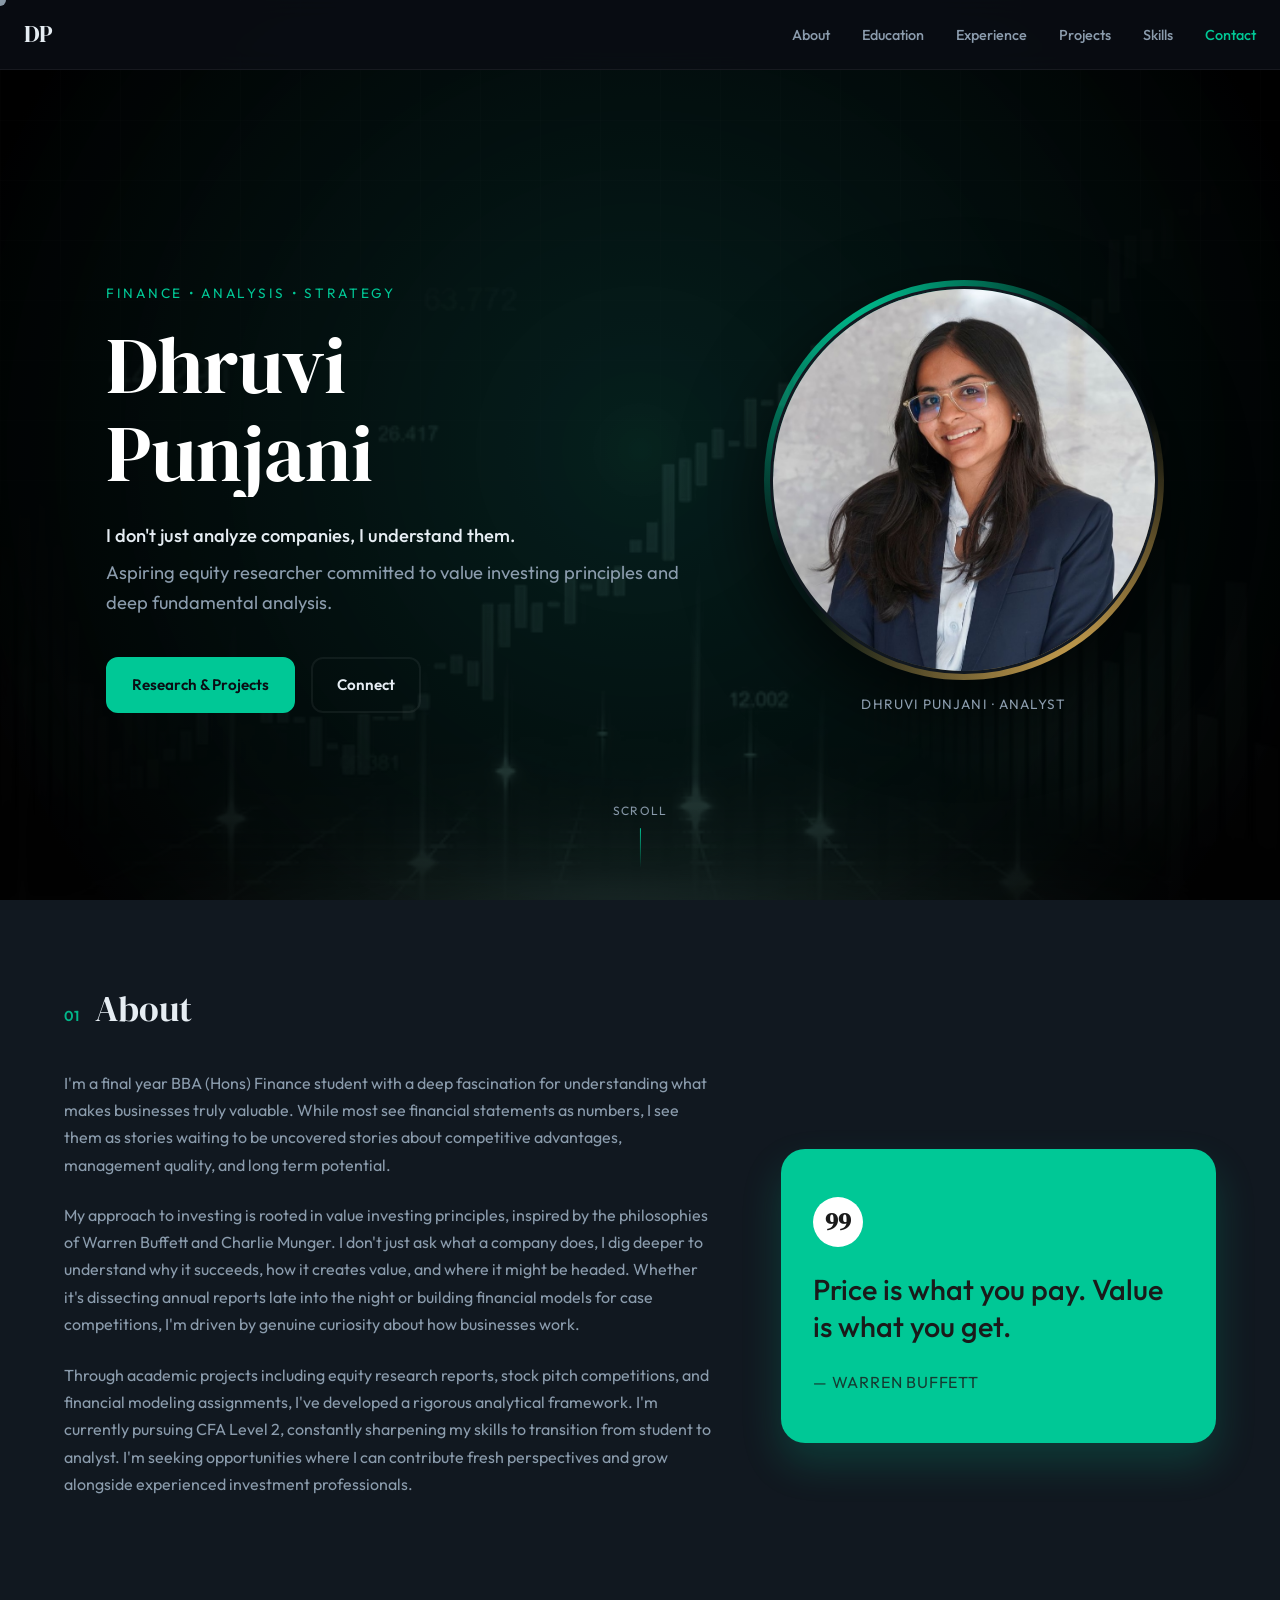
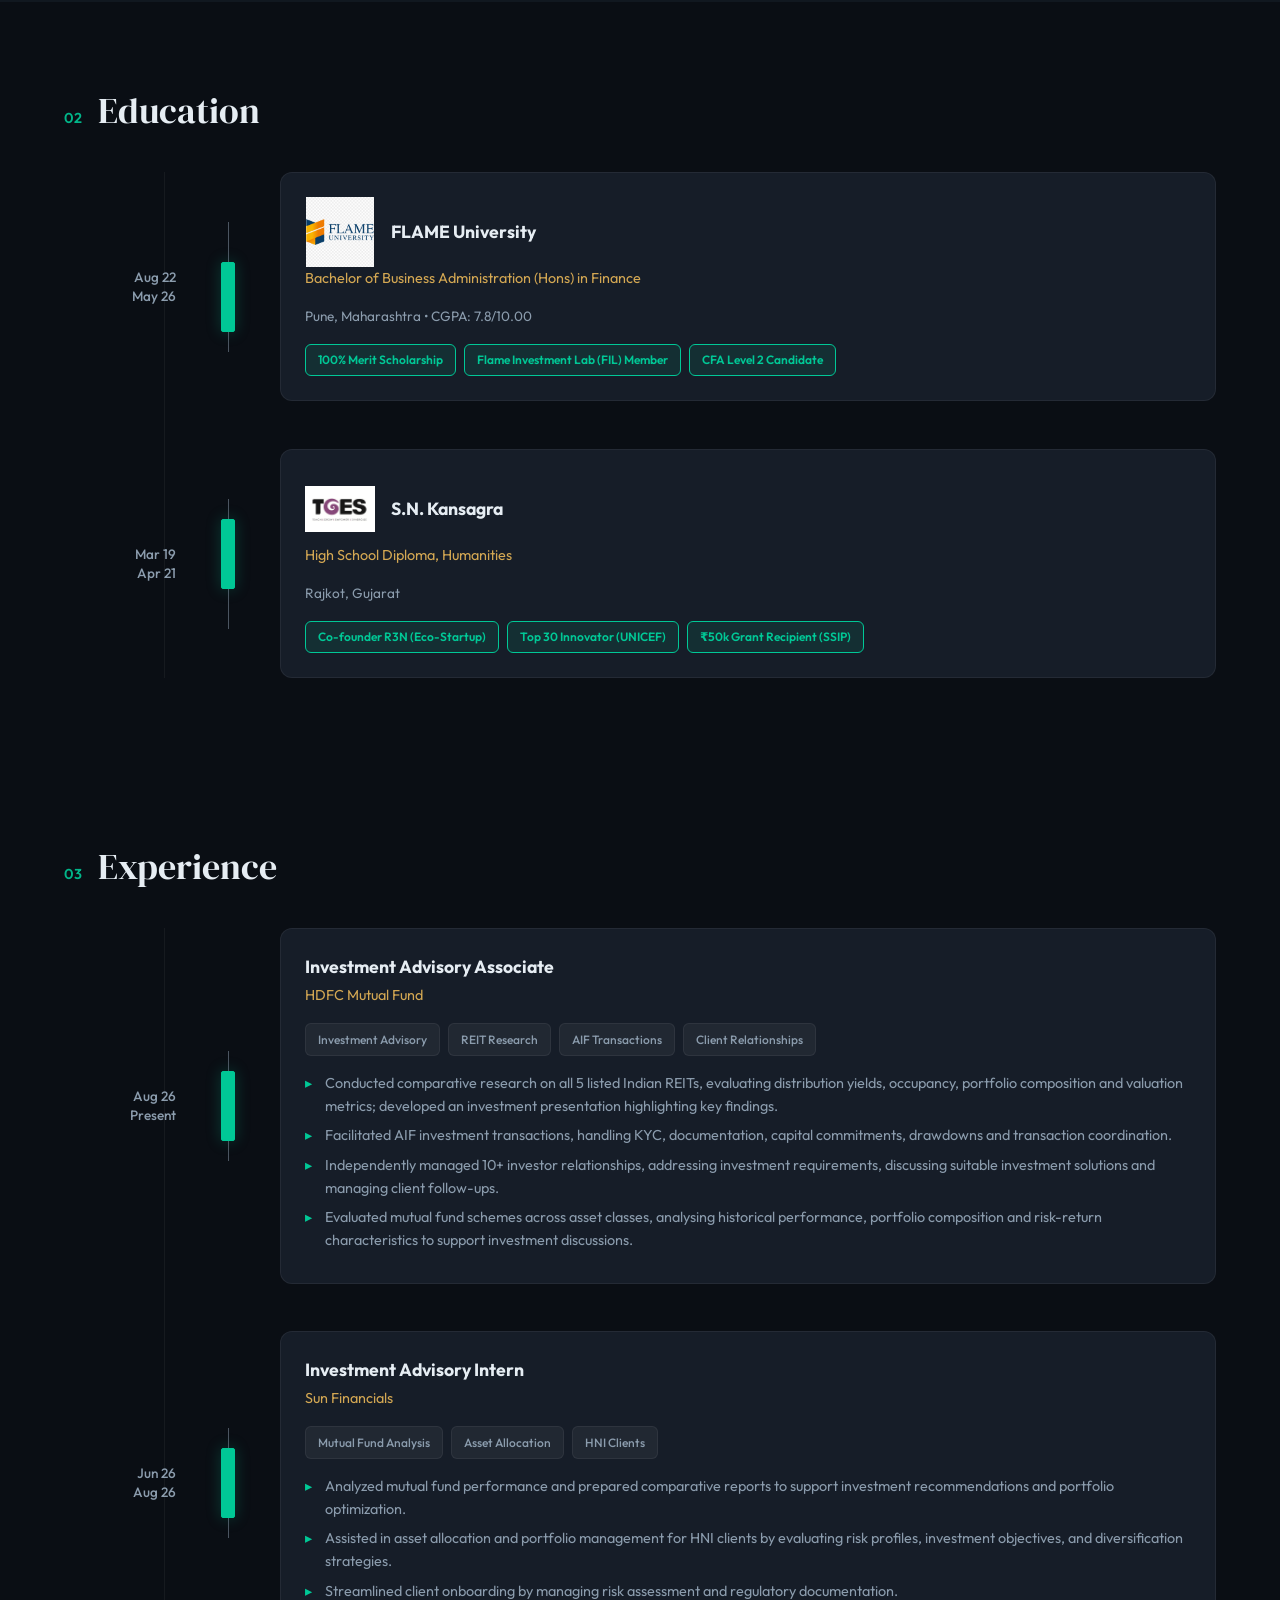
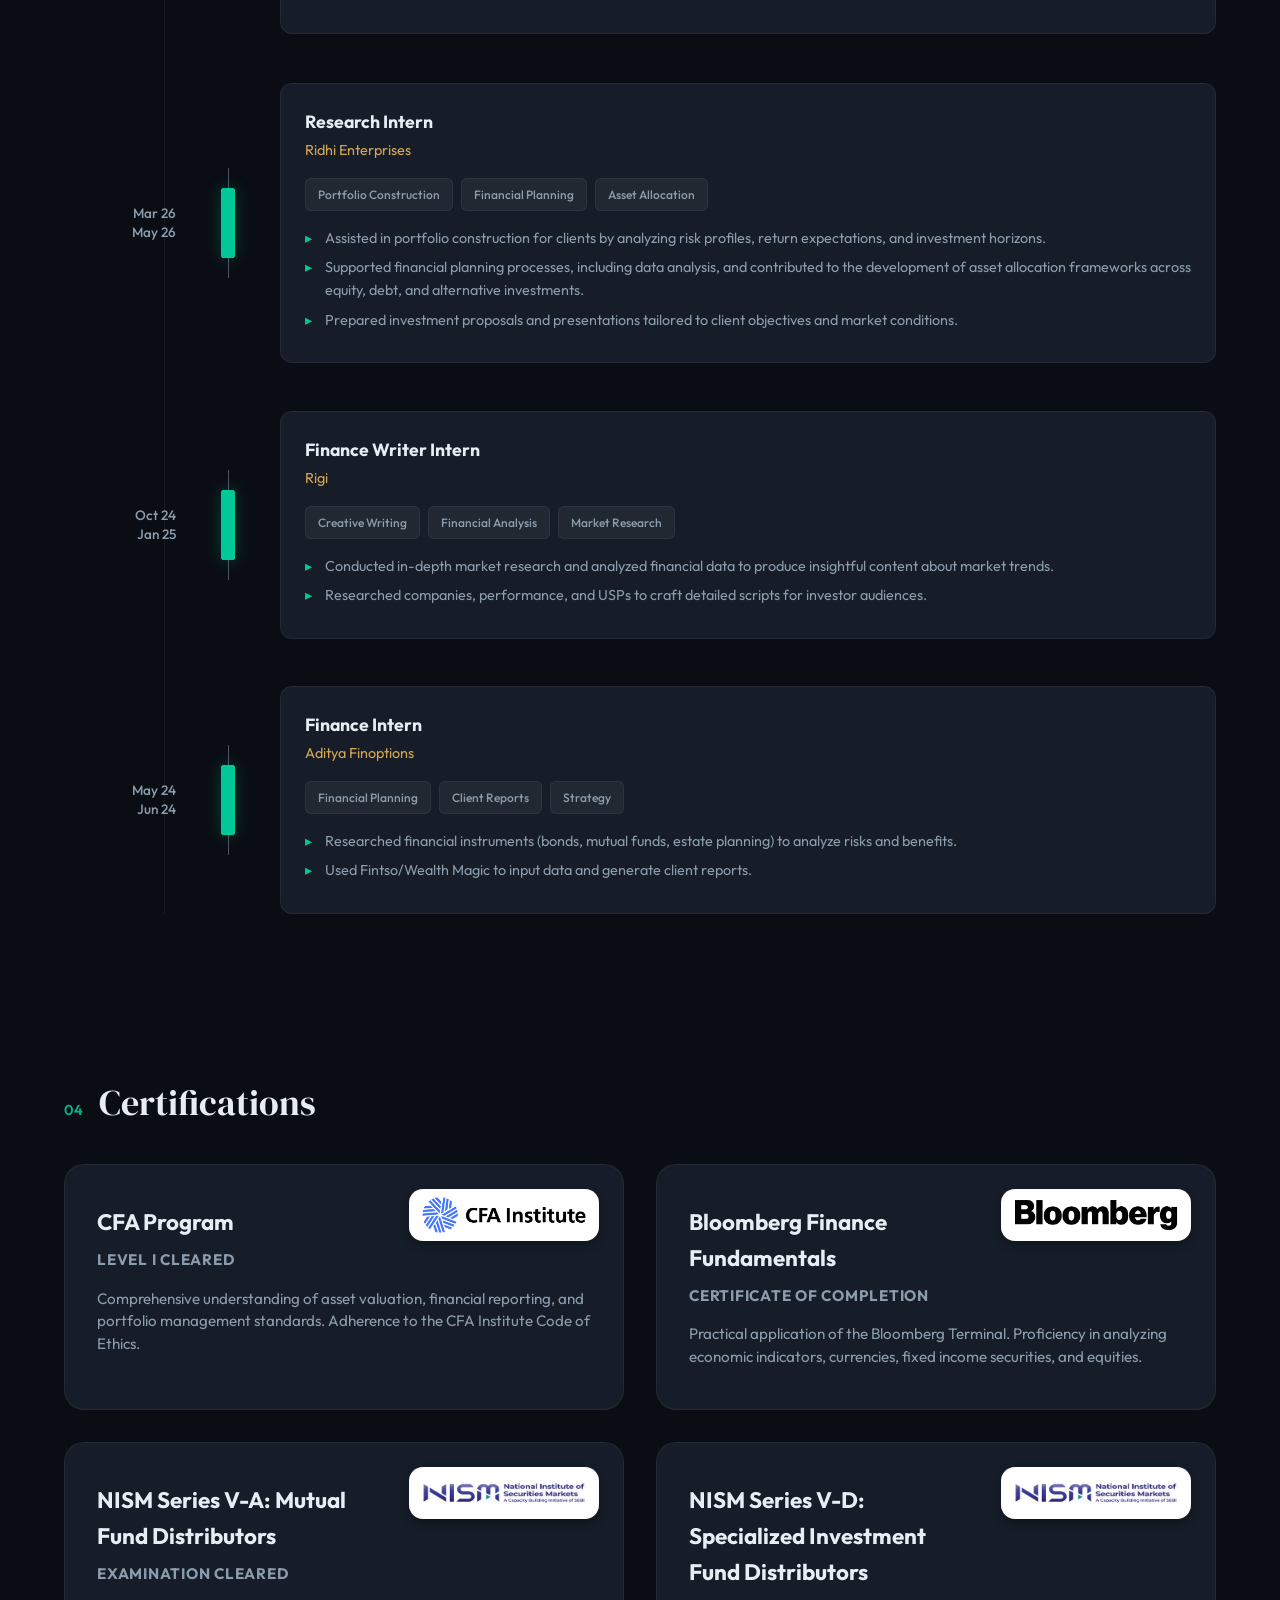
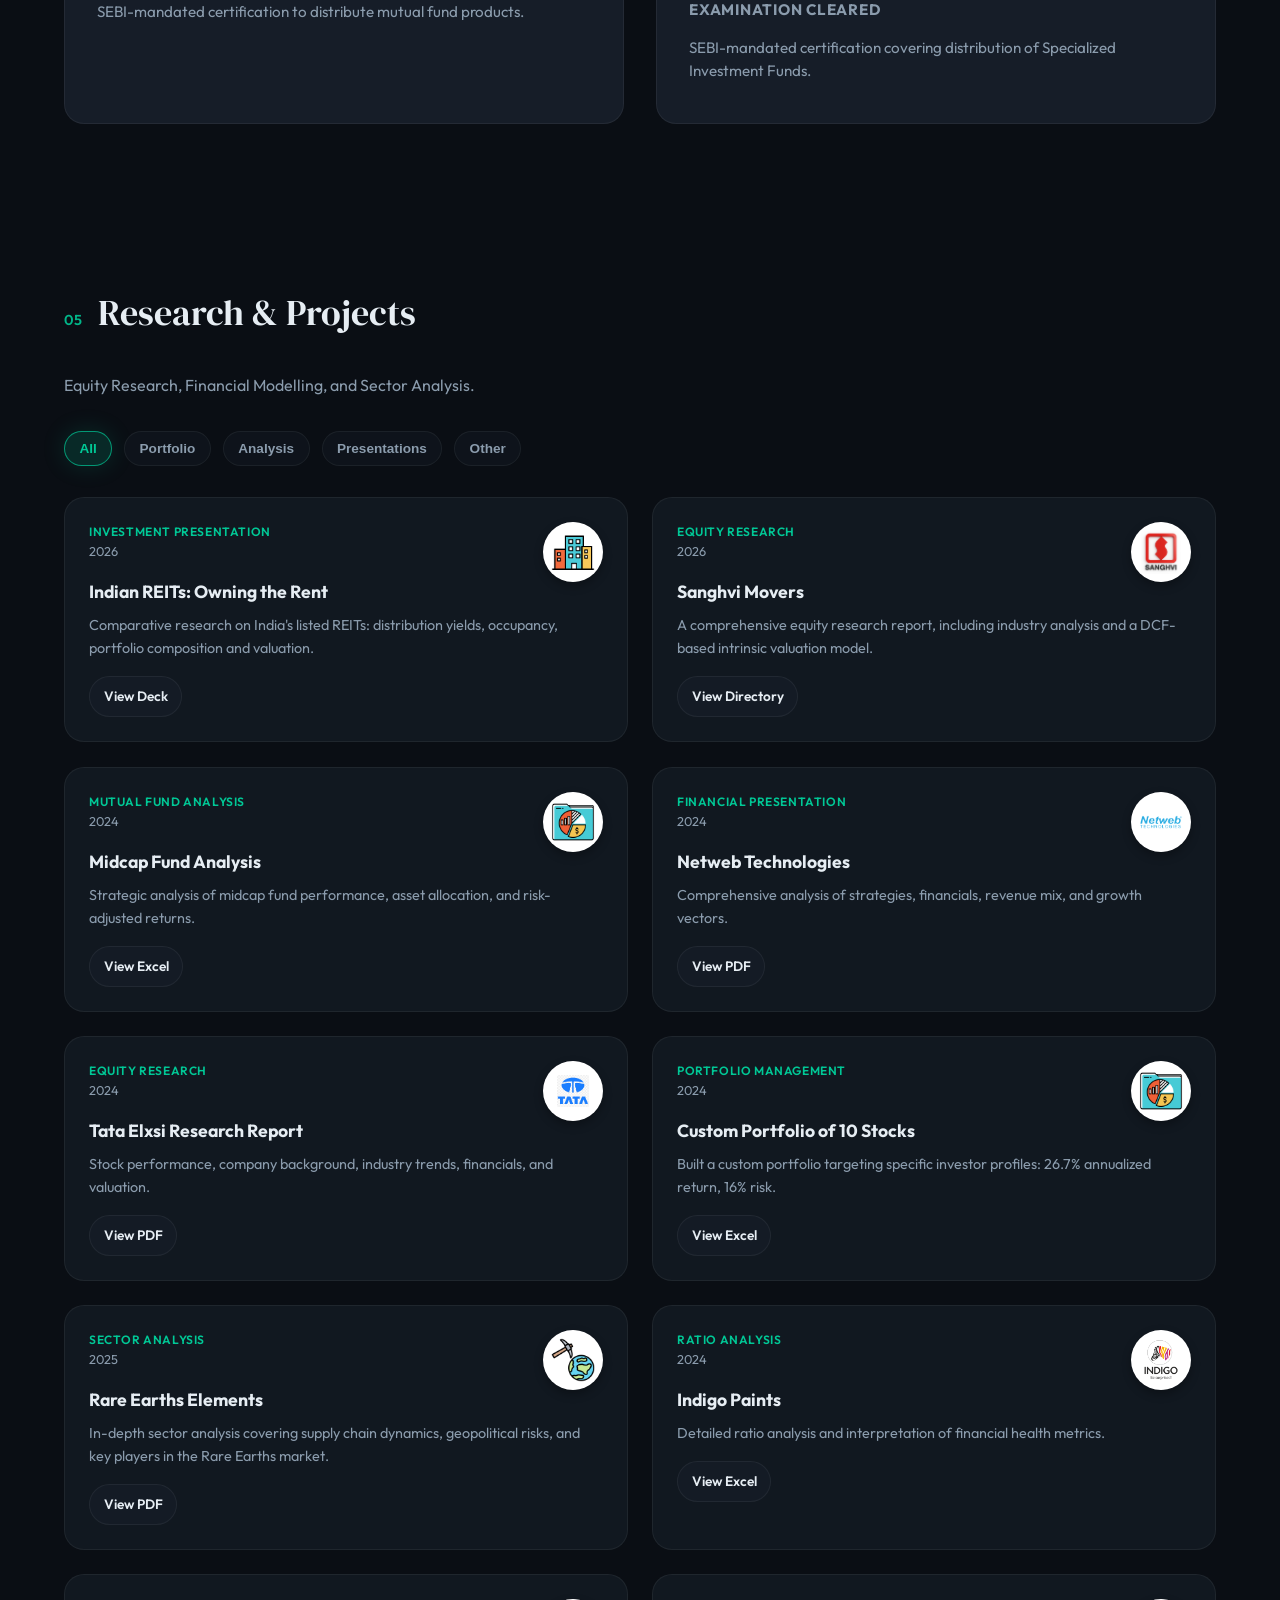
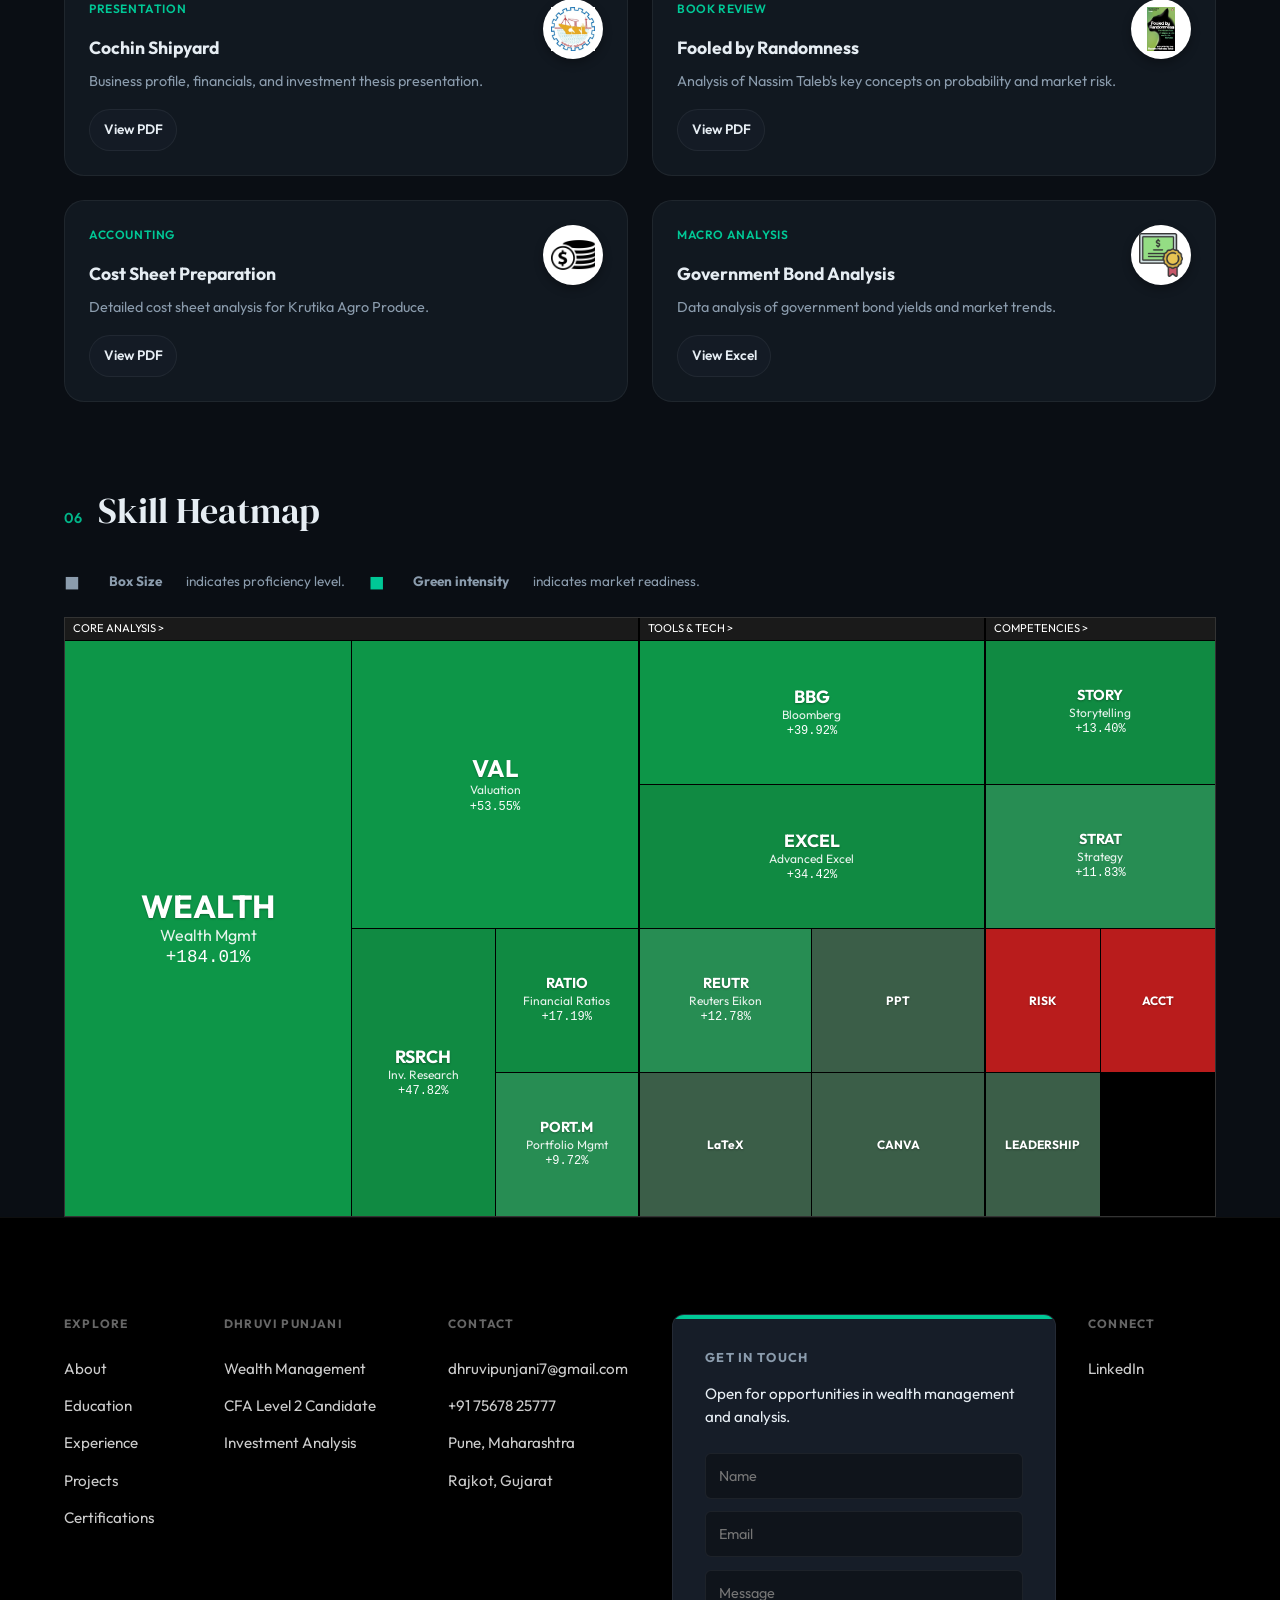
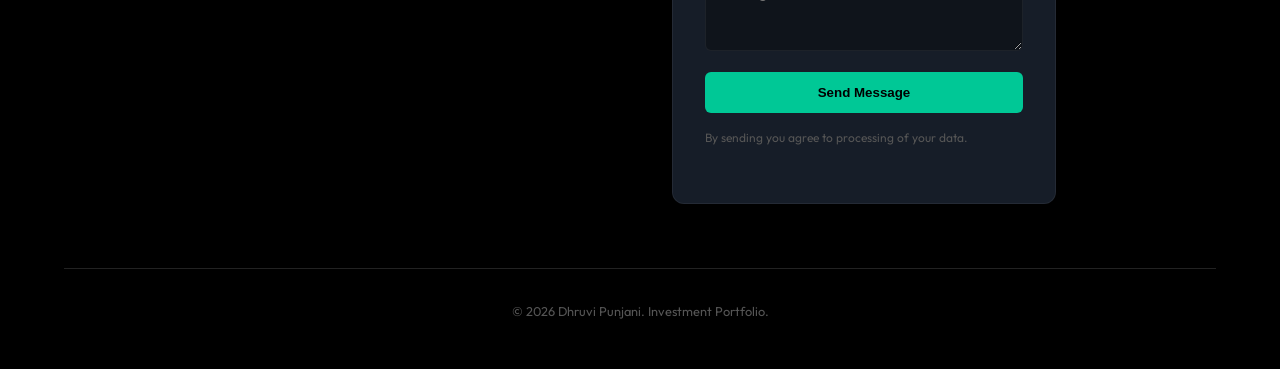
==== commit a0772ccd: "Unify certification card logos and shorten NISM text - CFA and Bloomberg logos now use the same whit" ====
--- a/index.html
+++ b/index.html
@@ -276,18 +276,18 @@
         
         <div class="cert-normal-grid">
           
-          <a href="assets/reports/CFA_Level1.pdf" target="_blank" rel="noopener" class="cert-card-normal reveal-scale delay-100">
-            <div class="cert-logo-circle">
-              <img src="assets/cfa-logo.png" alt="CFA Logo" loading="lazy">
+          <a href="assets/reports/CFA_Level1.pdf" target="_blank" rel="noopener" class="cert-card-normal cert-card-wide reveal-scale delay-100">
+            <div class="cert-logo-circle cert-logo-wide">
+              <img src="assets/cfa-logo-wide.png" alt="CFA Institute" loading="lazy">
             </div>
             <h3>CFA Program</h3>
             <p class="cert-subtitle">Level I Cleared</p>
             <p>Comprehensive understanding of asset valuation, financial reporting, and portfolio management standards. Adherence to the CFA Institute Code of Ethics.</p>
           </a>
 
-          <a href="assets/reports/Bloomberg_Certificate.pdf" target="_blank" rel="noopener" class="cert-card-normal reveal-scale delay-200">
-            <div class="cert-logo-circle">
-              <img src="assets/bloomberg-logo.png" alt="Bloomberg Logo" loading="lazy">
+          <a href="assets/reports/Bloomberg_Certificate.pdf" target="_blank" rel="noopener" class="cert-card-normal cert-card-wide reveal-scale delay-200">
+            <div class="cert-logo-circle cert-logo-wide">
+              <img src="assets/bloomberg-logo-wide.png" alt="Bloomberg" loading="lazy">
             </div>
             <h3>Bloomberg Finance Fundamentals</h3>
             <p class="cert-subtitle">Certificate of Completion</p>
@@ -299,8 +299,8 @@
               <img src="assets/nism-logo.png" alt="NISM - National Institute of Securities Markets" loading="lazy">
             </div>
             <h3>NISM Series V-A: Mutual Fund Distributors</h3>
-            <p class="cert-subtitle">Cleared · Aug 2026</p>
-            <p>Certification Examination required under the SEBI (Certification of Associated Persons in the Securities Markets) Regulations, 2007, qualifying to distribute mutual fund products.</p>
+            <p class="cert-subtitle">Examination Cleared</p>
+            <p>SEBI-mandated certification to distribute mutual fund products.</p>
           </a>
 
           <a href="assets/reports/NISM_V-D_Specialized_Investment_Fund_Distributors.pdf" target="_blank" rel="noopener" class="cert-card-normal cert-card-wide reveal-scale delay-400">
@@ -308,8 +308,8 @@
               <img src="assets/nism-logo.png" alt="NISM - National Institute of Securities Markets" loading="lazy">
             </div>
             <h3>NISM Series V-D: Specialized Investment Fund Distributors</h3>
-            <p class="cert-subtitle">Cleared · Oct 2026</p>
-            <p>Certification Examination required under the SEBI (Certification of Associated Persons in the Securities Markets) Regulations, 2007, covering distribution of Specialized Investment Funds.</p>
+            <p class="cert-subtitle">Examination Cleared</p>
+            <p>SEBI-mandated certification covering distribution of Specialized Investment Funds.</p>
           </a>
 
         </div>
